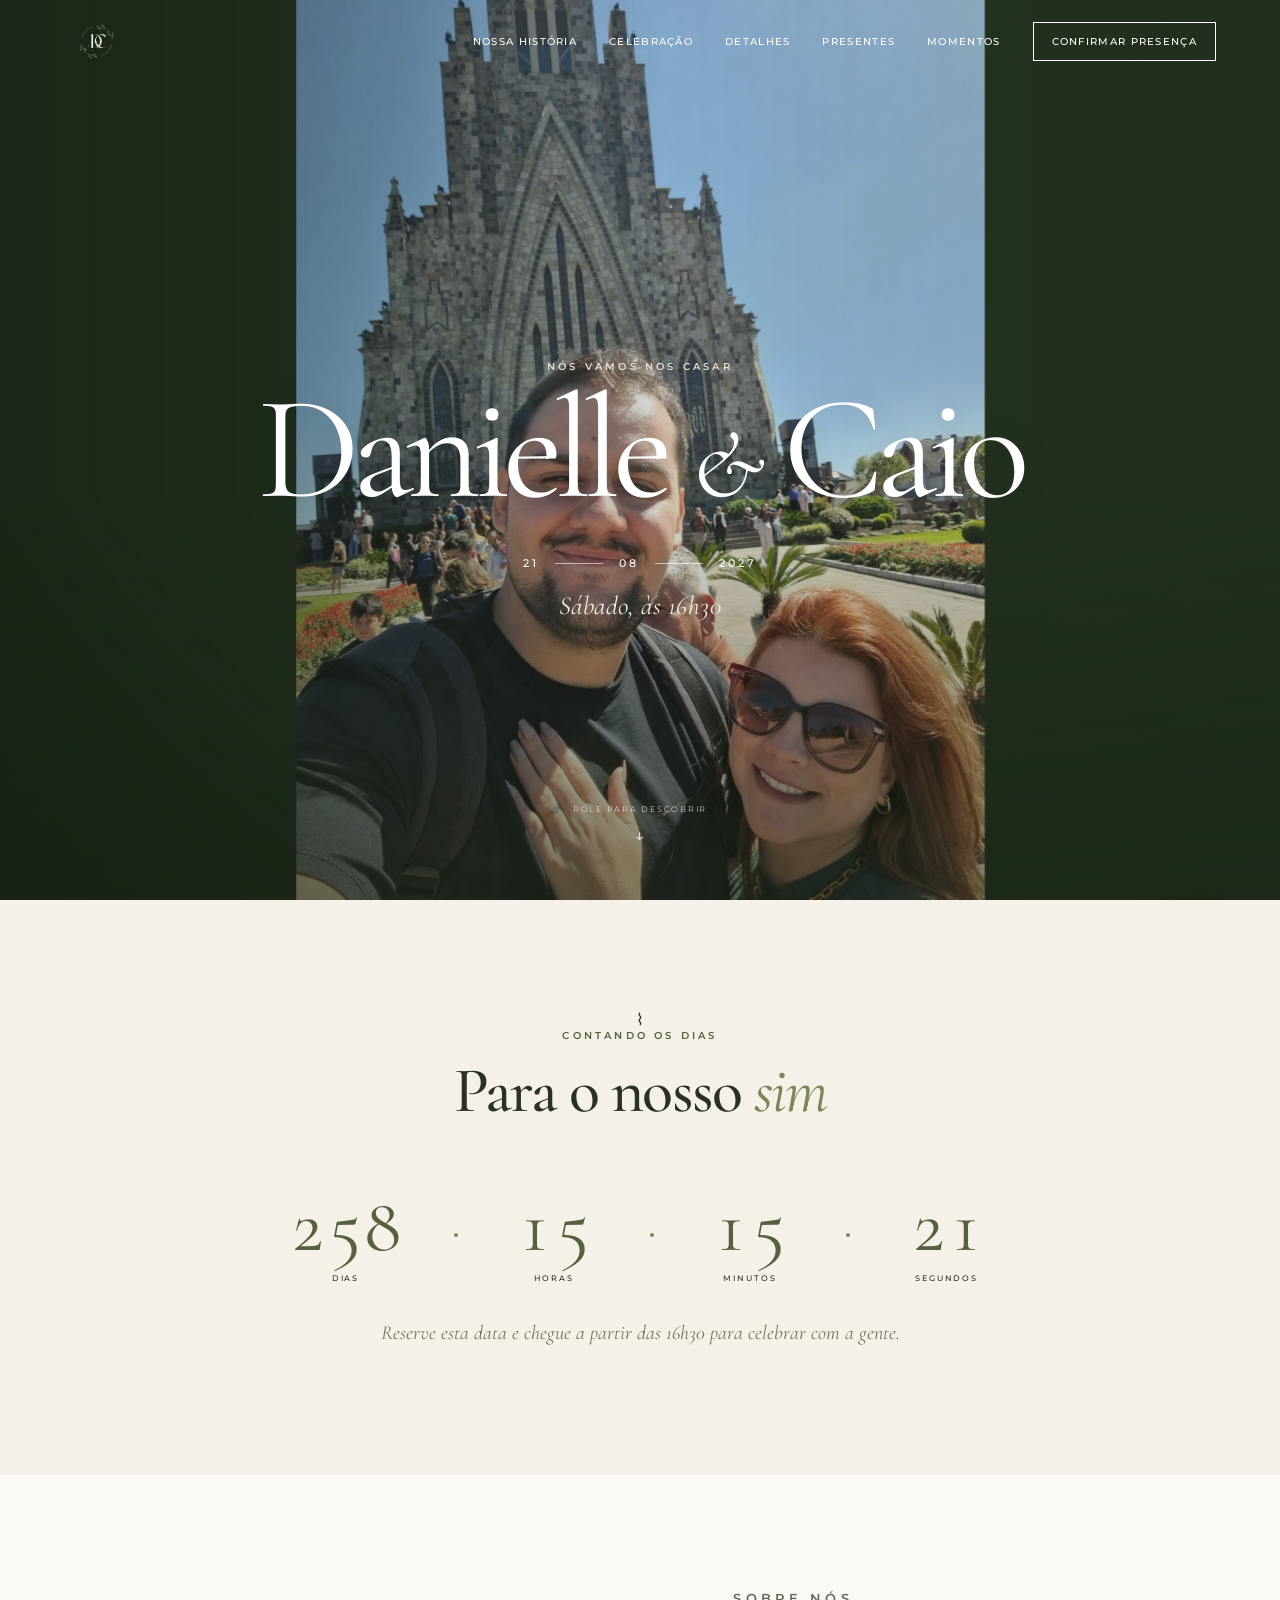
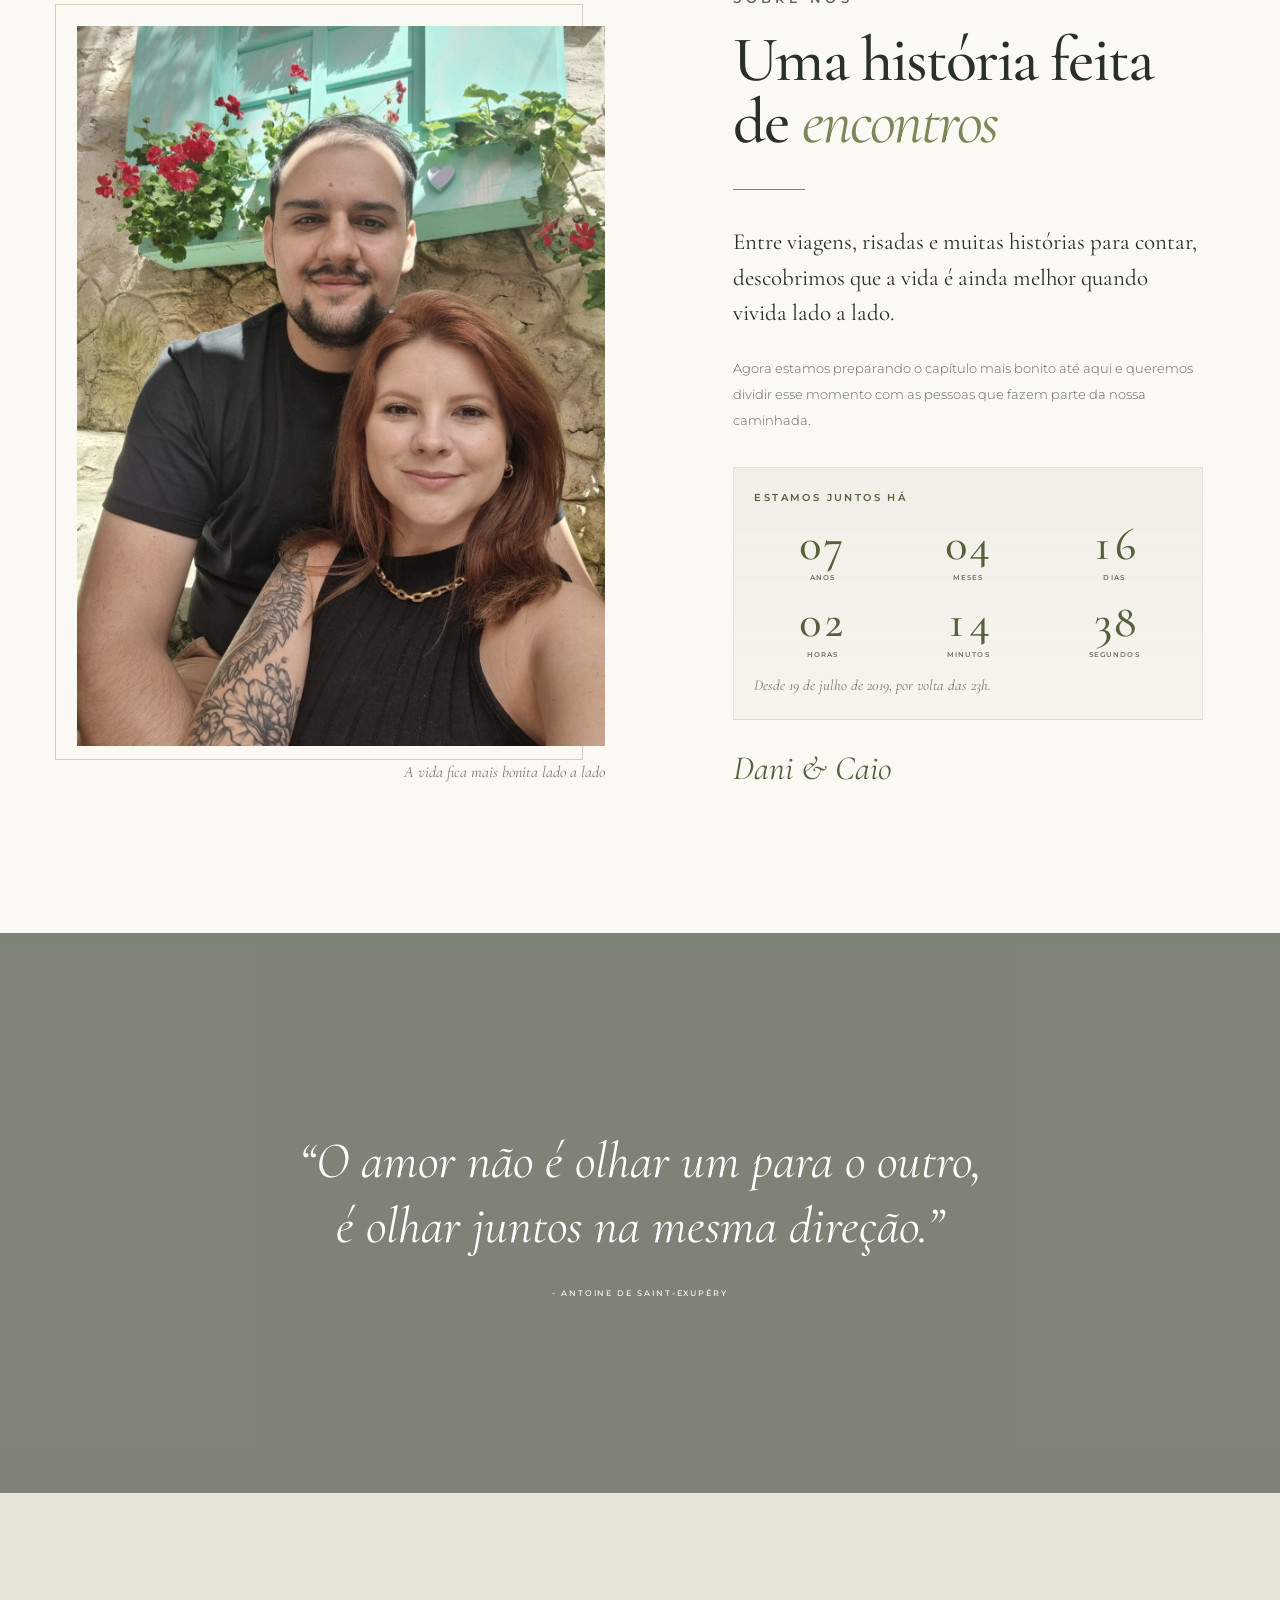
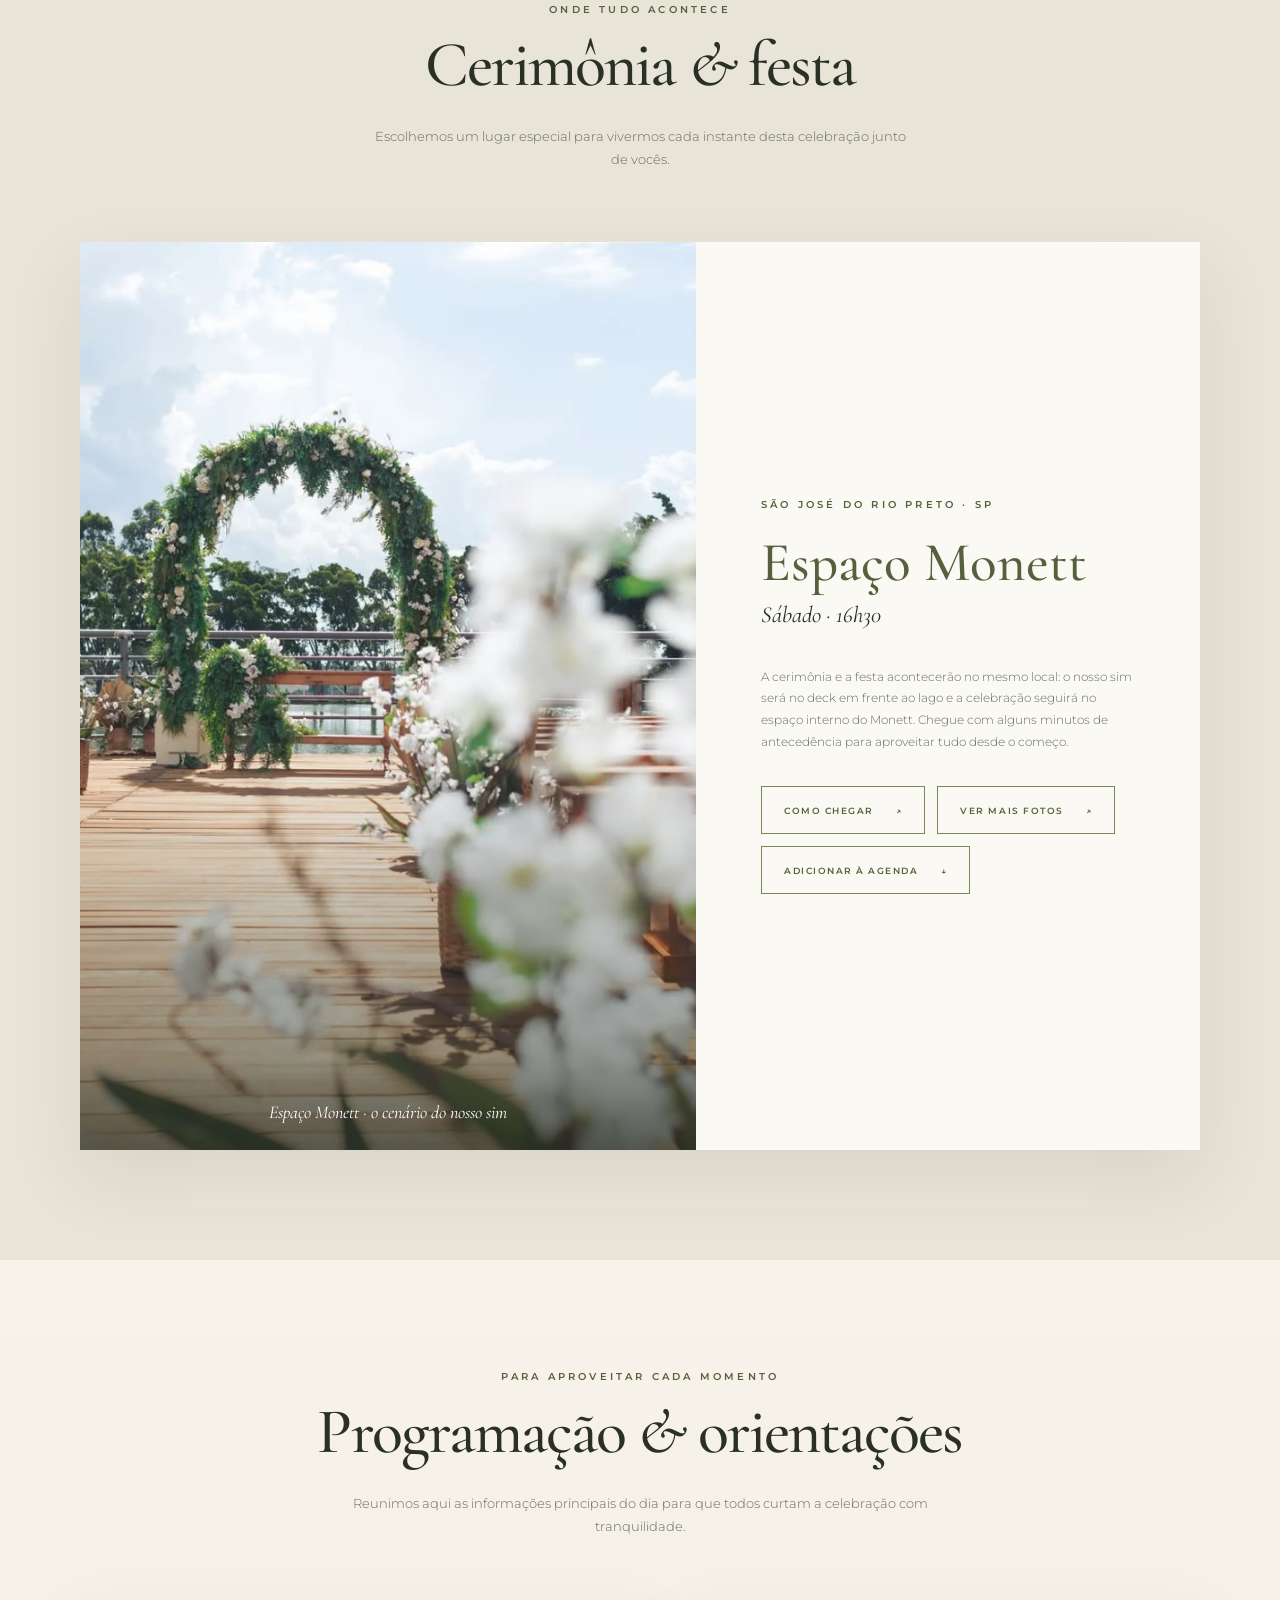
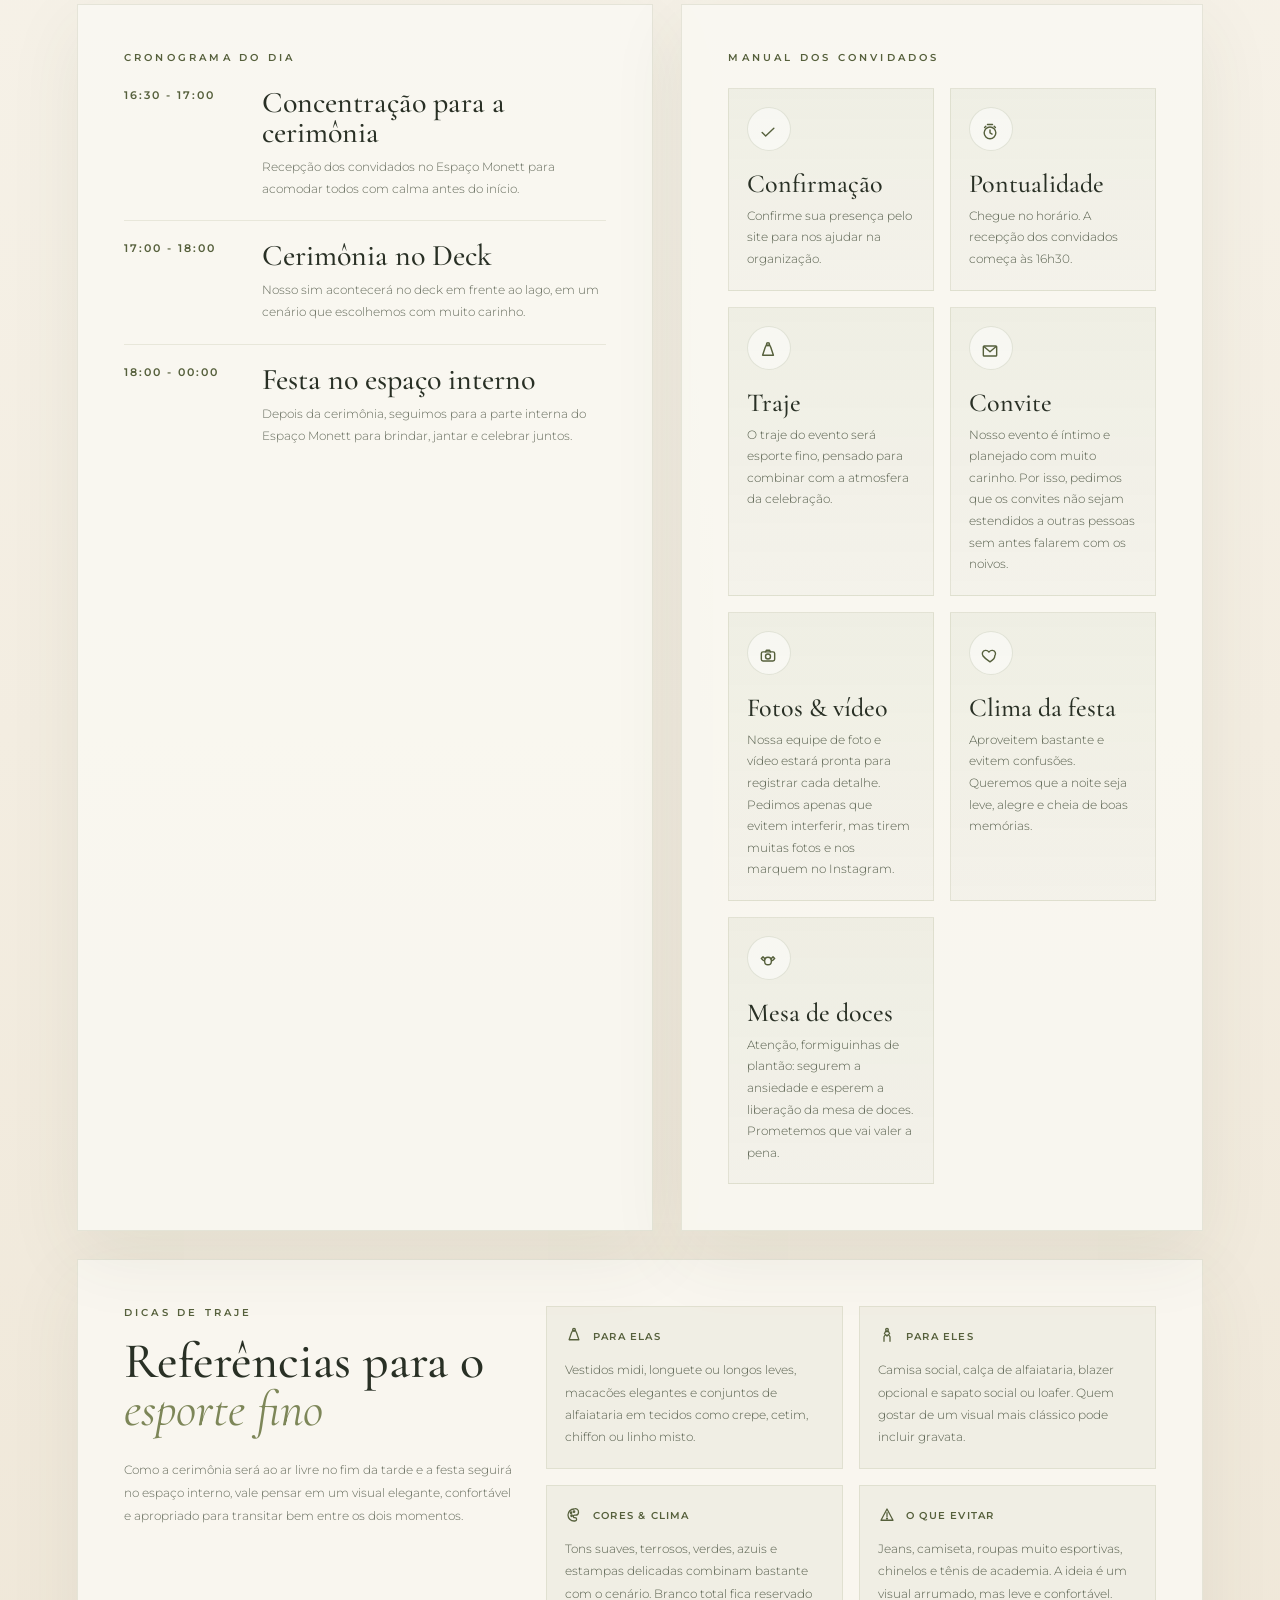
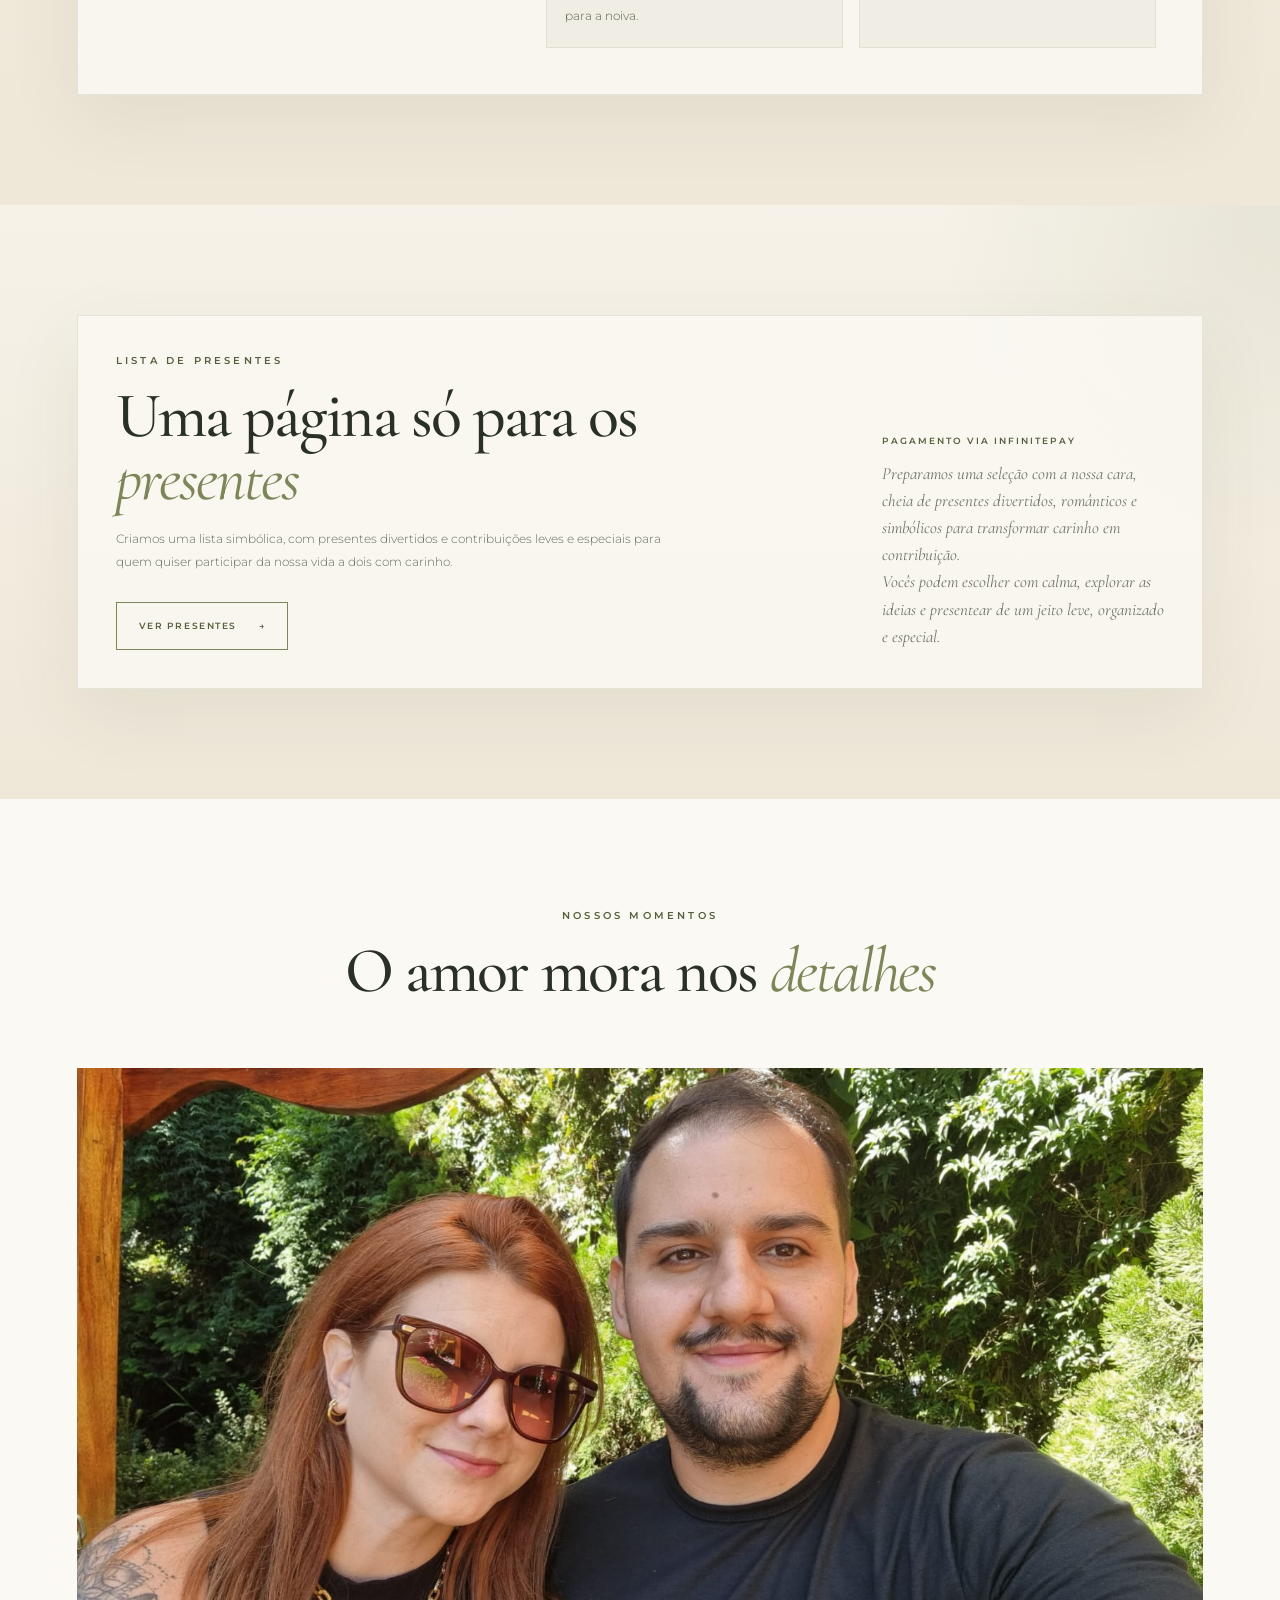
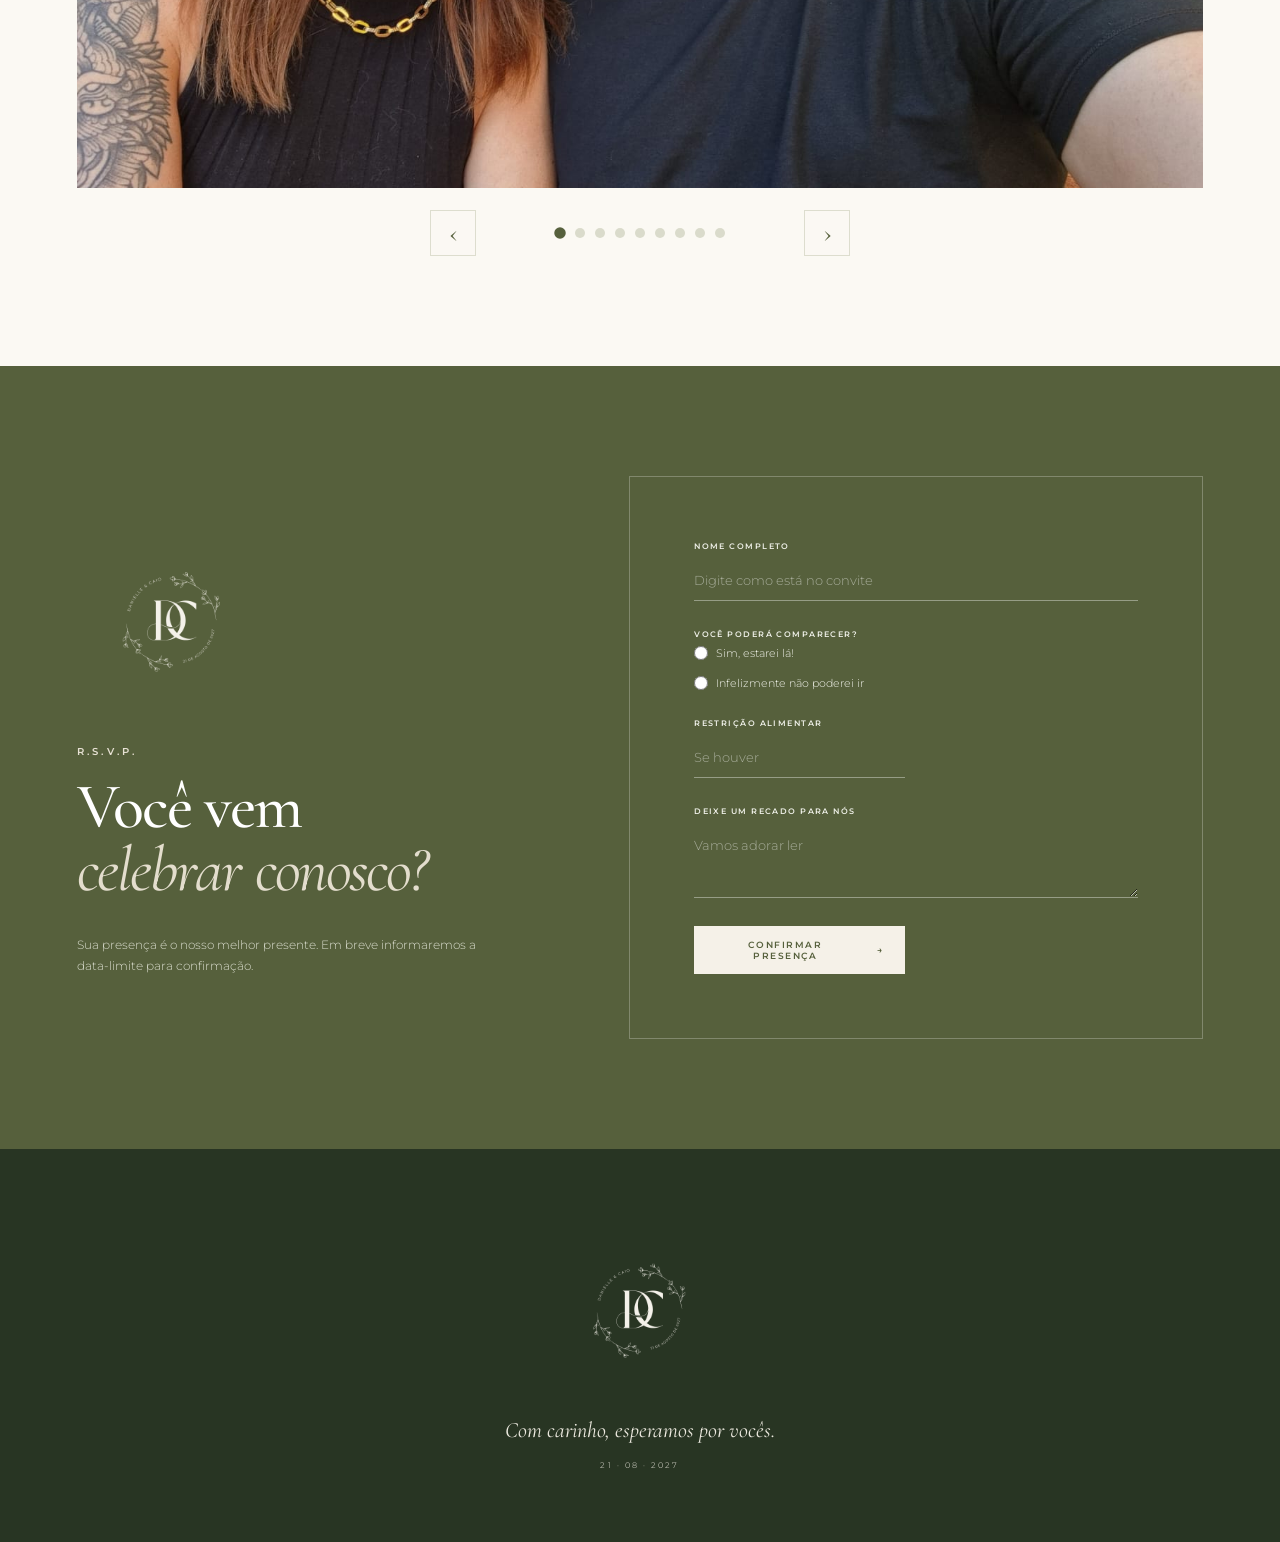
==== index.html @ 54fc88af "Remove rifa solidária encerrada do site" ====
<!doctype html>
<html lang="pt-BR">
<head>
  <meta charset="UTF-8">
  <meta name="viewport" content="width=device-width, initial-scale=1.0">
  <meta name="description" content="Casamento de Danielle & Caio - 21 de agosto de 2027.">
  <meta name="theme-color" content="#7d8658">
  <title>Danielle & Caio - 21.08.2027</title>
  <link rel="preconnect" href="https://fonts.googleapis.com">
  <link rel="preconnect" href="https://fonts.gstatic.com" crossorigin>
  <link href="https://fonts.googleapis.com/css2?family=Cormorant+Garamond:ital,wght@0,400;0,500;0,600;1,400&family=Montserrat:wght@300;400;500;600&display=swap" rel="stylesheet">
  <link rel="stylesheet" href="styles.css?v=20261120-rsvp-companion">
  <!-- Google tag (gtag.js) -->
  <script async src="https://www.googletagmanager.com/gtag/js?id=AW-686108061"></script>
  <script>
    window.dataLayer = window.dataLayer || [];
    function gtag(){dataLayer.push(arguments);}
    gtag('js', new Date());
    gtag('config', 'AW-686108061');
  </script>
  <script src="script.js?v=20261120-rsvp-companion" defer></script>
</head>
<body>
  <header class="topbar" id="topbar">
    <a class="mini-mark" href="#inicio" aria-label="Voltar ao início">
      <img class="logo-light" src="assets/logo-light-transparent.png" alt="Danielle e Caio">
      <img class="logo-dark" src="assets/logo-olive-transparent.png" alt="">
    </a>
    <button class="menu-button" id="menuButton" type="button" aria-expanded="false" aria-controls="navigation">
      <span></span><span></span>
      <span class="sr-only">Abrir menu</span>
    </button>
    <nav id="navigation" aria-label="Navegação principal">
      <a href="#historia">Nossa história</a>
      <a href="#celebracao">Celebração</a>
      <a href="#detalhes">Detalhes</a>
      <a href="gifts.html">Presentes</a>
      <a href="#momentos">Momentos</a>
      <a class="nav-rsvp" href="#rsvp">Confirmar presença</a>
    </nav>
  </header>

  <main>
    <section class="hero" id="inicio">
      <div class="hero-image" role="img" aria-label="Danielle e Caio em frente à Catedral de Pedra"></div>
      <div class="hero-shade"></div>
      <div class="hero-content">
        <p class="eyebrow light">Nós vamos nos casar</p>
        <h1>Danielle <i>&</i> Caio</h1>
        <div class="hero-date">
          <span>21</span><b></b><span>08</span><b></b><span>2027</span>
        </div>
        <p class="hero-time">Sábado, às 16h30</p>
        <a class="scroll-hint" href="#contagem">Role para descobrir <span>↓</span></a>
      </div>
    </section>

    <section class="countdown section-pad" id="contagem">
      <div class="botanical botanical-left" aria-hidden="true">⌇</div>
      <p class="eyebrow">Contando os dias</p>
      <h2>Para o nosso <em>sim</em></h2>
      <div class="counter" aria-label="Contagem regressiva para o casamento">
        <div><strong id="days">000</strong><span>dias</span></div>
        <i></i>
        <div><strong id="hours">00</strong><span>horas</span></div>
        <i></i>
        <div><strong id="minutes">00</strong><span>minutos</span></div>
        <i></i>
        <div><strong id="seconds">00</strong><span>segundos</span></div>
      </div>
      <p class="save-date">Reserve esta data e chegue a partir das 16h30 para celebrar com a gente.</p>
    </section>

    <section class="story section-pad" id="historia">
      <div class="story-photo reveal">
        <img src="assets/janela-flores.jpeg" alt="Danielle e Caio juntos diante de uma janela verde com flores">
        <span class="photo-caption">A vida fica mais bonita lado a lado</span>
      </div>
      <div class="story-copy reveal">
        <p class="eyebrow">Sobre nós</p>
        <h2>Uma história feita de <em>encontros</em></h2>
        <div class="fine-line"></div>
        <p class="lead">Entre viagens, risadas e muitas histórias para contar, descobrimos que a vida é ainda melhor quando vivida lado a lado.</p>
        <p>Agora estamos preparando o capítulo mais bonito até aqui e queremos dividir esse momento com as pessoas que fazem parte da nossa caminhada.</p>
        <div class="love-counter">
          <p class="love-counter-title">Estamos juntos há</p>
          <div class="love-counter-grid" aria-label="Tempo de relacionamento de Danielle e Caio">
            <div><strong id="loveYears">00</strong><span>anos</span></div>
            <div><strong id="loveMonths">00</strong><span>meses</span></div>
            <div><strong id="loveDays">00</strong><span>dias</span></div>
            <div><strong id="loveHours">00</strong><span>horas</span></div>
            <div><strong id="loveMinutes">00</strong><span>minutos</span></div>
            <div><strong id="loveSeconds">00</strong><span>segundos</span></div>
          </div>
          <p class="love-counter-note">Desde 19 de julho de 2019, por volta das 23h.</p>
        </div>
        <p class="signature">Dani & Caio</p>
      </div>
    </section>

    <section class="quote-band">
      <div class="quote-photo" role="img" aria-label="Danielle e Caio abraçados sob luzes quentes"></div>
      <div class="quote-overlay"></div>
      <blockquote>
        “O amor não é olhar um para o outro,<br> é olhar juntos na mesma direção.”
        <cite>- Antoine de Saint-Exupéry</cite>
      </blockquote>
    </section>

    <section class="venue section-pad" id="celebracao">
      <div class="venue-heading reveal">
        <p class="eyebrow">Onde tudo acontece</p>
        <h2>Cerimônia <i>&</i> festa</h2>
        <p>Escolhemos um lugar especial para vivermos cada instante desta celebração junto de vocês.</p>
      </div>
      <article class="venue-card reveal">
        <div class="venue-art">
          <img src="assets/espaco-monett-deck-crop.png" alt="Deck do Espaço Monett preparado para uma cerimônia de casamento">
          <span>Espaço Monett · o cenário do nosso sim</span>
        </div>
        <div class="venue-details">
          <p class="eyebrow">São José do Rio Preto · SP</p>
          <h3>Espaço Monett</h3>
          <p class="venue-time">Sábado · 16h30</p>
          <p>A cerimônia e a festa acontecerão no mesmo local: o nosso sim será no deck em frente ao lago e a celebração seguirá no espaço interno do Monett. Chegue com alguns minutos de antecedência para aproveitar tudo desde o começo.</p>
          <div class="venue-actions">
            <a class="button outline" href="https://www.google.com/maps/search/?api=1&query=Espa%C3%A7o+Monett+S%C3%A3o+Jos%C3%A9+do+Rio+Preto+SP" target="_blank" rel="noopener">Como chegar <span>↗</span></a>
            <a class="button outline" href="https://www.instagram.com/espacomonett/" target="_blank" rel="noopener">Ver mais fotos <span>↗</span></a>
            <a class="button outline" href="assets/danielle-caio-casamento.ics" download>Adicionar à agenda <span>↓</span></a>
          </div>
        </div>
      </article>
    </section>

    <section class="details section-pad" id="detalhes">
      <div class="details-heading reveal">
        <p class="eyebrow">Para aproveitar cada momento</p>
        <h2>Programação <i>&</i> orientações</h2>
        <p>Reunimos aqui as informações principais do dia para que todos curtam a celebração com tranquilidade.</p>
      </div>

      <div class="details-grid">
        <article class="timeline-card reveal">
          <p class="eyebrow">Cronograma do dia</p>
          <div class="timeline-list">
            <div class="timeline-item">
              <strong>16:30 - 17:00</strong>
              <div>
                <h3>Concentração para a cerimônia</h3>
                <p>Recepção dos convidados no Espaço Monett para acomodar todos com calma antes do início.</p>
              </div>
            </div>
            <div class="timeline-item">
              <strong>17:00 - 18:00</strong>
              <div>
                <h3>Cerimônia no Deck</h3>
                <p>Nosso sim acontecerá no deck em frente ao lago, em um cenário que escolhemos com muito carinho.</p>
              </div>
            </div>
            <div class="timeline-item">
              <strong>18:00 - 00:00</strong>
              <div>
                <h3>Festa no espaço interno</h3>
                <p>Depois da cerimônia, seguimos para a parte interna do Espaço Monett para brindar, jantar e celebrar juntos.</p>
              </div>
            </div>
          </div>
        </article>

        <article class="guide-card reveal">
          <p class="eyebrow">Manual dos convidados</p>
          <div class="guide-grid">
            <div class="guide-item">
              <span class="guide-mark" aria-hidden="true">
                <svg viewBox="0 0 24 24" class="line-icon"><path d="M5 12.5l4.2 4.2L19 7.5"/></svg>
              </span>
              <h3>Confirmação</h3>
              <p>Confirme sua presença pelo site para nos ajudar na organização.</p>
            </div>
            <div class="guide-item">
              <span class="guide-mark" aria-hidden="true">
                <svg viewBox="0 0 24 24" class="line-icon"><circle cx="12" cy="13" r="7"/><path d="M9 3h6M7 5 5.5 6.5M17 5l1.5 1.5M12 13V9.5M12 13l2.5 1.5"/></svg>
              </span>
              <h3>Pontualidade</h3>
              <p>Chegue no horário. A recepção dos convidados começa às 16h30.</p>
            </div>
            <div class="guide-item">
              <span class="guide-mark" aria-hidden="true">
                <svg viewBox="0 0 24 24" class="line-icon"><path d="M10 5 8.5 8l-3 9h13l-3-9L14 5M10.5 5h3"/><circle cx="12" cy="3.8" r="1.8"/></svg>
              </span>
              <h3>Traje</h3>
              <p>O traje do evento será esporte fino, pensado para combinar com a atmosfera da celebração.</p>
            </div>
            <div class="guide-item">
              <span class="guide-mark" aria-hidden="true">
                <svg viewBox="0 0 24 24" class="line-icon"><rect x="4" y="6" width="16" height="12" rx="1"/><path d="m5 7 7 6 7-6"/></svg>
              </span>
              <h3>Convite</h3>
              <p>Nosso evento é íntimo e planejado com muito carinho. Por isso, pedimos que os convites não sejam estendidos a outras pessoas sem antes falarem com os noivos.</p>
            </div>
            <div class="guide-item">
              <span class="guide-mark" aria-hidden="true">
                <svg viewBox="0 0 24 24" class="line-icon"><rect x="4" y="7" width="16" height="11" rx="2"/><path d="M9 7 10.2 5h3.6L15 7"/><circle cx="12" cy="12.5" r="3"/></svg>
              </span>
              <h3>Fotos & vídeo</h3>
              <p>Nossa equipe de foto e vídeo estará pronta para registrar cada detalhe. Pedimos apenas que evitem interferir, mas tirem muitas fotos e nos marquem no Instagram.</p>
            </div>
            <div class="guide-item">
              <span class="guide-mark" aria-hidden="true">
                <svg viewBox="0 0 24 24" class="line-icon"><path d="M12 19s-6-3.8-8.3-7C1.7 9.3 3 5.8 6.4 5.3c2-.3 3.4.8 4.3 2 1-1.2 2.4-2.3 4.3-2 3.4.5 4.7 4 2.7 6.7C18 15.2 12 19 12 19Z"/></svg>
              </span>
              <h3>Clima da festa</h3>
              <p>Aproveitem bastante e evitem confusões. Queremos que a noite seja leve, alegre e cheia de boas memórias.</p>
            </div>
            <div class="guide-item">
              <span class="guide-mark" aria-hidden="true">
                <svg viewBox="0 0 24 24" class="line-icon"><path d="M8.5 9.5 6 7l-2 2 2.5 2.5M15.5 9.5 18 7l2 2-2.5 2.5"/><rect x="8" y="7.5" width="8" height="9" rx="4"/></svg>
              </span>
              <h3>Mesa de doces</h3>
              <p>Atenção, formiguinhas de plantão: segurem a ansiedade e esperem a liberação da mesa de doces. Prometemos que vai valer a pena.</p>
            </div>
          </div>
        </article>
      </div>

      <article class="attire-card reveal">
        <div class="attire-copy">
          <p class="eyebrow">Dicas de traje</p>
          <h3>Referências para o <em>esporte fino</em></h3>
          <p>Como a cerimônia será ao ar livre no fim da tarde e a festa seguirá no espaço interno, vale pensar em um visual elegante, confortável e apropriado para transitar bem entre os dois momentos.</p>
        </div>
        <div class="attire-grid">
          <div class="attire-item">
            <span><svg viewBox="0 0 24 24" class="line-icon attire-icon"><path d="M10 5 8.5 8l-3 9h13l-3-9L14 5M10.5 5h3"/><circle cx="12" cy="3.8" r="1.8"/></svg>Para elas</span>
            <p>Vestidos midi, longuete ou longos leves, macacões elegantes e conjuntos de alfaiataria em tecidos como crepe, cetim, chiffon ou linho misto.</p>
          </div>
          <div class="attire-item">
            <span><svg viewBox="0 0 24 24" class="line-icon attire-icon"><path d="M8 19v-6l2-3 2 2 2-2 2 3v6M10 6h4M10 6l-1.5 3M14 6l1.5 3"/><circle cx="12" cy="3.8" r="1.8"/></svg>Para eles</span>
            <p>Camisa social, calça de alfaiataria, blazer opcional e sapato social ou loafer. Quem gostar de um visual mais clássico pode incluir gravata.</p>
          </div>
          <div class="attire-item">
            <span><svg viewBox="0 0 24 24" class="line-icon attire-icon"><path d="M12 4a8 8 0 1 0 0 16h1.2a2.3 2.3 0 0 0 0-4.6h-.6a1.6 1.6 0 0 1 0-3.2H14A4 4 0 0 0 18 8.2 4.2 4.2 0 0 0 12 4Z"/><circle cx="8" cy="9" r="1"/><circle cx="8.8" cy="13" r="1"/><circle cx="12" cy="7.5" r="1"/></svg>Cores & clima</span>
            <p>Tons suaves, terrosos, verdes, azuis e estampas delicadas combinam bastante com o cenário. Branco total fica reservado para a noiva.</p>
          </div>
          <div class="attire-item">
            <span><svg viewBox="0 0 24 24" class="line-icon attire-icon"><path d="M12 4 20 19H4L12 4Z"/><path d="M12 9v5"/><circle cx="12" cy="16.8" r=".7"/></svg>O que evitar</span>
            <p>Jeans, camiseta, roupas muito esportivas, chinelos e tênis de academia. A ideia é um visual arrumado, mas leve e confortável.</p>
          </div>
        </div>
      </article>
    </section>

    <section class="gift-teaser section-pad" id="presentes">
      <div class="gift-teaser-shell reveal">
        <div class="gift-teaser-copy">
          <p class="eyebrow">Lista de presentes</p>
          <h2>Uma página só para os <em>presentes</em></h2>
          <p>Criamos uma lista simbólica, com presentes divertidos e contribuições leves e especiais para quem quiser participar da nossa vida a dois com carinho.</p>
          <a class="button outline" href="gifts.html">Ver presentes <span>→</span></a>
        </div>
        <div class="gift-teaser-summary">
          <span>Pagamento via InfinitePay</span>
          <p>Preparamos uma seleção com a nossa cara, cheia de presentes divertidos, românticos e simbólicos para transformar carinho em contribuição.</p>
          <p>Vocês podem escolher com calma, explorar as ideias e presentear de um jeito leve, organizado e especial.</p>
        </div>
      </div>
    </section>

    <section class="gallery section-pad" id="momentos">
      <div class="gallery-heading reveal">
        <p class="eyebrow">Nossos momentos</p>
        <h2>O amor mora nos <em>detalhes</em></h2>
      </div>
      <div class="gallery-carousel reveal" id="galleryCarousel">
        <div class="carousel-track" id="galleryTrack">
          <figure class="carousel-slide active">
            <img src="assets/jardim-casal.jpeg" alt="Danielle e Caio juntos em um jardim">
          </figure>
          <figure class="carousel-slide">
            <img src="assets/aventura-capacetes.jpeg" alt="Danielle e Caio usando capacetes antes de uma aventura">
          </figure>
          <figure class="carousel-slide">
            <img src="assets/mirante-abraco.jpeg" alt="Danielle e Caio abraçados em um mirante cercado pela natureza">
          </figure>
          <figure class="carousel-slide">
            <img src="assets/parede-tijolos.jpeg" alt="Danielle e Caio sorrindo diante de uma parede de tijolos">
          </figure>
          <figure class="carousel-slide">
            <img src="assets/jardim-sorrindo.jpeg" alt="Danielle e Caio sorrindo juntos em um jardim">
          </figure>
          <figure class="carousel-slide">
            <img src="assets/jardim-oculos.jpeg" alt="Danielle e Caio juntos em um dia ensolarado">
          </figure>
          <figure class="carousel-slide">
            <img src="assets/casal-reflexo.jpeg" alt="O casal sentado em um mirante de vidro">
          </figure>
          <figure class="carousel-slide">
            <img src="assets/casal-mirante.jpeg" alt="O casal em um mirante cercado pela natureza">
          </figure>
          <figure class="carousel-slide">
            <img src="assets/casal-dinossauro.jpeg" alt="O casal fazendo uma selfie divertida com um dinossauro">
            <figcaption>Amor, aventuras<br>e algumas criaturas inesperadas.</figcaption>
          </figure>
        </div>
      </div>
      <div class="carousel-nav">
        <button class="carousel-arrow prev" type="button" aria-label="Foto anterior">‹</button>
        <div class="carousel-dots" id="galleryDots" aria-label="Selecionar foto da galeria"></div>
        <button class="carousel-arrow next" type="button" aria-label="Próxima foto">›</button>
      </div>
    </section>

    <section class="rsvp section-pad" id="rsvp">
      <div class="rsvp-intro reveal">
        <img src="assets/logo-light-transparent.png" alt="Monograma de Danielle e Caio" class="rsvp-logo">
        <p class="eyebrow light">R.S.V.P.</p>
        <h2>Você vem<br><em>celebrar conosco?</em></h2>
        <p>Sua presença é o nosso melhor presente. Em breve informaremos a data-limite para confirmação.</p>
      </div>
      <form class="rsvp-form reveal" id="rsvpForm" method="post" action="/api/rsvp">
        <div class="field full">
          <label for="guestName">Nome completo</label>
          <input id="guestName" name="guestName" type="text" placeholder="Digite como está no convite" required autocomplete="name" maxlength="120">
        </div>
        <fieldset class="field full">
          <legend>Você poderá comparecer?</legend>
          <label class="radio"><input type="radio" name="attendance" value="sim" required><span>Sim, estarei lá!</span></label>
          <label class="radio"><input type="radio" name="attendance" value="nao"><span>Infelizmente não poderei ir</span></label>
        </fieldset>
        <div class="field full rsvp-companion" id="rsvpCompanion" hidden>
          <div class="rsvp-companion-action">
            <button class="button cream" type="button" id="rsvpCompanionToggle" aria-controls="rsvpCompanionFields" aria-expanded="false" aria-describedby="rsvpCompanionHint">+ Adicionar acompanhante</button>
            <small id="rsvpCompanionHint">Se o seu convite inclui acompanhante.</small>
          </div>
          <div class="field rsvp-companion-fields" id="rsvpCompanionFields" hidden>
            <label for="companionName">Nome completo do acompanhante</label>
            <input id="companionName" name="companionName" type="text" placeholder="Digite o nome do acompanhante" autocomplete="section-acompanhante name" minlength="2" maxlength="120" disabled>
          </div>
        </div>
        <div class="field">
          <label for="diet">Restrição alimentar</label>
          <input id="diet" name="diet" type="text" maxlength="200" placeholder="Se houver">
        </div>
        <div class="field full">
          <label for="message">Deixe um recado para nós</label>
          <textarea id="message" name="message" rows="3" maxlength="1000" placeholder="Vamos adorar ler"></textarea>
        </div>
        <button class="button cream" type="submit">Confirmar presença <span>→</span></button>
        <p class="form-note" id="formNote" aria-live="polite"></p>
      </form>
    </section>
  </main>

  <footer>
    <img src="assets/logo-light-transparent.png" alt="Monograma de Danielle e Caio">
    <p>Com carinho, esperamos por vocês.</p>
    <span>21 · 08 · 2027</span>
  </footer>
</body>
</html>
---- styles.css ----
:root {
  --olive: #7d8658;
  --olive-dark: #56603c;
  --forest: #283523;
  --cream: #f5f1e8;
  --paper: #fbf9f3;
  --sand: #d6cdbb;
  --ink: #293025;
  --serif: "Cormorant Garamond", Georgia, serif;
  --sans: "Montserrat", Arial, sans-serif;
}

* { box-sizing: border-box; }
html { scroll-behavior: smooth; overflow-x: hidden; }
body { margin: 0; color: var(--ink); background: var(--paper); font-family: var(--sans); font-weight: 300; overflow-x: hidden; }
body.menu-open { overflow: hidden; }
img { display: block; width: 100%; height: auto; }
a { color: inherit; }
.sr-only { position: absolute; width: 1px; height: 1px; padding: 0; margin: -1px; overflow: hidden; clip: rect(0,0,0,0); white-space: nowrap; border: 0; }
.section-pad { padding: 110px max(6vw, 24px); }
.eyebrow { margin: 0 0 18px; color: var(--olive-dark); font-size: 10px; font-weight: 600; letter-spacing: .32em; text-transform: uppercase; }
.eyebrow.light { color: #e7e1d4; }
h2 { margin: 0; font: 500 clamp(42px, 5vw, 72px)/.98 var(--serif); letter-spacing: -.03em; }
h2 em { color: var(--olive); font-weight: 400; }

.topbar { position: fixed; z-index: 20; top: 0; left: 0; width: 100%; height: 82px; display: flex; align-items: center; justify-content: space-between; padding: 0 5vw; color: white; transition: background .35s, height .35s, color .35s; }
.topbar.scrolled { height: 68px; color: var(--ink); background: rgba(251,249,243,.94); backdrop-filter: blur(14px); box-shadow: 0 1px 0 rgba(44,53,35,.08); }
.mini-mark { position: relative; display: block; width: 116px; height: 66px; text-decoration: none; }
.mini-mark img { position: absolute; inset: 0; width: 100%; height: 100%; object-fit: contain; object-position: left center; transition: opacity .3s ease; }
.mini-mark .logo-light { opacity: 1; }
.mini-mark .logo-dark { opacity: 0; }
.topbar.scrolled .mini-mark .logo-light { opacity: 0; }
.topbar.scrolled .mini-mark .logo-dark { opacity: 1; }
nav { display: flex; align-items: center; gap: 32px; }
nav a { position: relative; text-decoration: none; font-size: 10px; font-weight: 500; letter-spacing: .13em; text-transform: uppercase; }
nav a:not(.nav-rsvp)::after { content: ""; position: absolute; left: 0; bottom: -6px; width: 0; height: 1px; background: currentColor; transition: width .25s; }
nav a:hover::after { width: 100%; }
.nav-rsvp { padding: 12px 18px; border: 1px solid currentColor; }
.menu-button { display: none; }

.hero { position: relative; min-height: 100svh; display: grid; place-items: center; overflow: hidden; color: white; }
.hero-image, .hero-shade { position: absolute; inset: 0; }
.hero-image { background: #283523 url("assets/catedral-alianca.jpeg") center / contain no-repeat; transform: scale(1.02); animation: heroZoom 14s ease-out both; }
.hero-shade { background: linear-gradient(90deg, rgba(18,30,17,.62), rgba(18,30,17,.15) 52%, rgba(18,30,17,.25)), linear-gradient(0deg, rgba(18,30,17,.42), transparent 45%); }
.hero-content { position: relative; z-index: 1; width: min(1050px, 90vw); text-align: center; padding-top: 9vh; }
.hero h1 { margin: 0; font: 400 clamp(72px, 11.5vw, 170px)/.8 var(--serif); letter-spacing: -.06em; text-shadow: 0 2px 30px rgba(0,0,0,.14); }
.hero h1 i { display: inline-block; margin: 0 .03em; font-weight: 400; font-size: .65em; }
.hero-date { display: flex; align-items: center; justify-content: center; gap: 16px; margin-top: 48px; font-size: 11px; font-weight: 500; letter-spacing: .28em; }
.hero-date b { width: 48px; height: 1px; background: rgba(255,255,255,.6); }
.hero-time { margin: 20px 0 0; color: #f1ecdf; font: italic 26px/1.2 var(--serif); letter-spacing: .02em; }
.scroll-hint { position: absolute; left: 50%; bottom: -25vh; transform: translateX(-50%); color: white; text-decoration: none; white-space: nowrap; font-size: 8px; letter-spacing: .22em; text-transform: uppercase; }
.scroll-hint span { display: block; margin-top: 10px; font-size: 18px; animation: bob 1.6s ease-in-out infinite; }

.countdown { position: relative; text-align: center; background: var(--cream); overflow: hidden; }
.counter { display: flex; justify-content: center; align-items: center; gap: clamp(18px, 4vw, 60px); margin: 65px auto 38px; }
.counter div { min-width: 90px; }
.counter strong { display: block; color: var(--olive-dark); font: 400 clamp(54px, 6vw, 86px)/1 var(--serif); font-variant-numeric: tabular-nums; }
.counter span { display: block; margin-top: 8px; font-size: 8px; font-weight: 500; letter-spacing: .24em; text-transform: uppercase; }
.counter i { width: 4px; height: 4px; border-radius: 50%; background: var(--olive); }
.save-date { color: #727766; font: italic 20px var(--serif); }

.story { display: grid; grid-template-columns: minmax(320px, .9fr) minmax(340px, .8fr); gap: clamp(60px, 10vw, 150px); align-items: center; max-width: 1300px; margin: auto; }
.story-photo { position: relative; }
.story-photo img { height: 720px; object-fit: cover; object-position: 48% center; filter: saturate(.75) sepia(.08); }
.story-photo::before { content: ""; position: absolute; z-index: -1; inset: -22px 22px 22px -22px; border: 1px solid var(--sand); }
.photo-caption { display: block; margin-top: 16px; color: #777b6a; font: italic 16px var(--serif); text-align: right; }
.story-copy { max-width: 520px; }
.fine-line { width: 72px; height: 1px; margin: 35px 0; background: var(--olive); }
.story-copy p { color: #62685a; font-size: 13px; line-height: 2; }
.story-copy .lead { color: var(--ink); font: 400 23px/1.55 var(--serif); }
.love-counter { margin-top: 34px; padding: 22px 20px; background: linear-gradient(180deg, rgba(125,134,88,.08), rgba(125,134,88,.04)); border: 1px solid rgba(125,134,88,.14); overflow: hidden; }
.love-counter-title { margin: 0 0 16px; color: var(--olive-dark) !important; font-size: 10px !important; font-weight: 600 !important; letter-spacing: .24em; line-height: 1.5 !important; text-transform: uppercase; }
.love-counter-grid { display: grid; grid-template-columns: repeat(3, minmax(0, 1fr)); gap: 16px 10px; margin: 0; }
.love-counter-grid div { min-width: 0; text-align: center; }
.love-counter-grid strong { display: block; color: var(--olive-dark); font: 500 clamp(28px, 3.6vw, 48px)/1 var(--serif); font-variant-numeric: tabular-nums; }
.love-counter-grid span { display: block; margin-top: 6px; color: #6e745f; font-size: 7px; font-weight: 600; letter-spacing: .16em; text-transform: uppercase; }
.love-counter-note { margin: 14px 0 0; color: #777b6a !important; font: italic 15px/1.6 var(--serif) !important; }
.story-copy .signature { margin-top: 28px; color: var(--olive-dark); font: italic 34px var(--serif); }

.quote-band { position: relative; height: 560px; display: grid; place-items: center; color: white; overflow: hidden; }
.quote-photo, .quote-overlay { position: absolute; inset: 0; }
.quote-photo { background: url("assets/casal-luzes.jpeg") center 45% / cover no-repeat fixed; }
.quote-overlay { background: rgba(31,43,27,.57); }
blockquote { position: relative; z-index: 1; margin: 0; padding: 30px; text-align: center; font: italic 400 clamp(30px, 4vw, 55px)/1.28 var(--serif); }
blockquote cite { display: block; margin-top: 28px; font: 500 8px var(--sans); letter-spacing: .24em; text-transform: uppercase; }

.venue { background: #e9e4d8; }
.venue-heading { max-width: 700px; margin: 0 auto 70px; text-align: center; }
.venue-heading > p:last-child { max-width: 550px; margin: 28px auto 0; color: #666c5d; font-size: 13px; line-height: 1.8; }
.venue-card { display: grid; grid-template-columns: 1.1fr .9fr; max-width: 1120px; min-height: 490px; margin: auto; background: var(--paper); box-shadow: 0 28px 70px rgba(55,60,43,.09); }
.venue-art { position: relative; min-height: 490px; overflow: hidden; background: var(--olive); color: white; }
.venue-art::after { content: ""; position: absolute; inset: 55% 0 0; background: linear-gradient(transparent, rgba(28,36,24,.58)); }
.venue-art img { width: 100%; height: 100%; object-fit: cover; object-position: center 48%; }
.venue-art > span { position: absolute; z-index: 1; right: 32px; bottom: 27px; left: 32px; font: italic 18px var(--serif); text-align: center; }
.venue-details { display: flex; flex-direction: column; align-items: flex-start; justify-content: center; padding: 65px; }
.venue-details h3 { margin: 0; color: var(--olive-dark); font: 500 55px var(--serif); }
.venue-time { margin: 5px 0 25px; color: var(--ink) !important; font: italic 23px var(--serif) !important; }
.venue-details > p:not(.eyebrow) { color: #686e60; font-size: 12px; line-height: 1.8; }
.venue-actions { display: flex; flex-wrap: wrap; gap: 12px; margin-top: 22px; }
.button { display: inline-flex; align-items: center; justify-content: center; gap: 22px; min-height: 48px; padding: 0 22px; border: 0; text-decoration: none; cursor: pointer; font: 600 9px var(--sans); letter-spacing: .17em; text-transform: uppercase; transition: transform .2s, background .2s, color .2s; }
.button:hover { transform: translateY(-2px); }
.button.outline { border: 1px solid var(--olive); color: var(--olive-dark); }
.button.outline:hover { background: var(--olive); color: white; }

.details { background: linear-gradient(180deg, #f7f3ea 0%, #efe7d8 100%); }
.details-heading { max-width: 760px; margin: 0 auto 65px; text-align: center; }
.details-heading > p:last-child { max-width: 600px; margin: 28px auto 0; color: #666c5d; font-size: 13px; line-height: 1.8; }
.details-grid { display: grid; grid-template-columns: 1.05fr .95fr; gap: 28px; max-width: 1220px; margin: 0 auto; align-items: start; }
.timeline-card, .guide-card { height: 100%; padding: clamp(28px, 4vw, 46px); background: rgba(251,249,243,.82); border: 1px solid rgba(125,134,88,.16); box-shadow: 0 24px 70px rgba(68,74,54,.08); }
.timeline-list { display: grid; gap: 20px; margin-top: 24px; }
.timeline-item { display: grid; grid-template-columns: 120px 1fr; gap: 18px; align-items: start; padding: 0 0 20px; border-bottom: 1px solid rgba(125,134,88,.14); }
.timeline-item:last-child { padding-bottom: 0; border-bottom: 0; }
.timeline-item strong { color: var(--olive-dark); font-size: 11px; font-weight: 600; letter-spacing: .18em; text-transform: uppercase; }
.timeline-item h3 { margin: 0 0 8px; color: var(--ink); font: 500 30px/1 var(--serif); }
.timeline-item p { margin: 0; color: #666c5d; font-size: 12px; line-height: 1.85; }
.guide-grid { display: grid; grid-template-columns: 1fr 1fr; gap: 16px; margin-top: 24px; }
.guide-item { position: relative; min-height: 168px; padding: 22px 18px 20px; background: linear-gradient(180deg, rgba(125,134,88,.08), rgba(125,134,88,.04)); border: 1px solid rgba(125,134,88,.15); }
.guide-item::before { content: ""; position: absolute; top: 18px; left: 18px; width: 42px; height: 42px; border-radius: 50%; border: 1px solid rgba(125,134,88,.18); background: rgba(255,255,255,.5); }
.guide-mark { position: relative; display: inline-flex; align-items: center; justify-content: center; width: 42px; height: 42px; color: var(--olive-dark); font-size: 18px; line-height: 1; }
.line-icon { width: 20px; height: 20px; fill: none; stroke: var(--olive-dark); stroke-width: 1.7; stroke-linecap: round; stroke-linejoin: round; }
.guide-item h3 { margin: 18px 0 8px; color: var(--ink); font: 500 26px/1 var(--serif); }
.guide-item p { margin: 0; color: #58604e; font-size: 12px; line-height: 1.8; }

.attire-card { display: grid; grid-template-columns: .78fr 1.22fr; gap: 32px; max-width: 1220px; margin: 28px auto 0; padding: clamp(28px, 4vw, 46px); background: rgba(251,249,243,.86); border: 1px solid rgba(125,134,88,.16); box-shadow: 0 24px 70px rgba(68,74,54,.08); }
.attire-copy h3 { margin: 0; color: var(--ink); font: 500 clamp(34px, 4vw, 50px)/.96 var(--serif); }
.attire-copy h3 em { color: var(--olive); font-style: italic; font-weight: 400; }
.attire-copy p:last-child { margin: 26px 0 0; color: #666c5d; font-size: 12px; line-height: 1.9; }
.attire-grid { display: grid; grid-template-columns: 1fr 1fr; gap: 16px; }
.attire-item { padding: 20px 18px; background: rgba(125,134,88,.07); border: 1px solid rgba(125,134,88,.14); }
.attire-item span { display: inline-flex; align-items: center; gap: 10px; margin-bottom: 14px; color: var(--olive-dark); font-size: 10px; font-weight: 600; letter-spacing: .12em; text-transform: uppercase; }
.attire-icon { width: 18px; height: 18px; flex: 0 0 auto; }
.attire-item p { margin: 0; color: #58604e; font-size: 12px; line-height: 1.85; }

.raffle { background:
  radial-gradient(circle at top left, rgba(125,134,88,.14), transparent 28%),
  linear-gradient(180deg, #f7f3ea 0%, #f1eadc 100%);
}
.raffle-shell { display: grid; grid-template-columns: .95fr 1.05fr; gap: 28px; max-width: 1220px; margin: 0 auto; }
.raffle-copy, .raffle-prize {
  padding: clamp(28px, 4vw, 46px);
  background: rgba(251,249,243,.88);
  border: 1px solid rgba(125,134,88,.16);
  box-shadow: 0 24px 70px rgba(68,74,54,.08);
}
.raffle-copy h2 { max-width: 620px; }
.raffle-lead { margin: 28px 0 18px; color: var(--ink); font: 400 24px/1.6 var(--serif); }
.raffle-copy p:not(.eyebrow):not(.raffle-lead):not(.raffle-note) { color: #666c5d; font-size: 12px; line-height: 1.9; }
.raffle-actions { margin-top: 30px; }
.raffle-note { margin: 18px 0 0; color: #707564; font: italic 17px/1.6 var(--serif); }
.raffle-note.subtle { margin-top: 22px; color: #6b705f; font-size: 15px; }
.raffle-prize h3 { margin: 0; color: var(--olive-dark); font: 500 clamp(34px, 4vw, 50px)/.98 var(--serif); }
.raffle-date { display: inline-block; margin-top: 16px; color: var(--olive-dark); font-size: 10px; font-weight: 600; letter-spacing: .2em; text-transform: uppercase; }
.raffle-grid { display: grid; grid-template-columns: 1fr 1fr; gap: 16px; margin-top: 30px; }
.raffle-item { padding: 20px 18px; background: rgba(125,134,88,.07); border: 1px solid rgba(125,134,88,.14); }
.raffle-item strong { display: block; margin-bottom: 10px; color: var(--ink); font: 500 23px/1.1 var(--serif); }
.raffle-item p { margin: 0; color: #58604e; font-size: 12px; line-height: 1.85; }

.gift-teaser {
  background:
    radial-gradient(circle at top right, rgba(125,134,88,.12), transparent 24%),
    linear-gradient(180deg, #f6f2e9 0%, #efe7d8 100%);
}
.gift-teaser-shell {
  display: grid;
  grid-template-columns: 1fr auto;
  gap: 26px;
  align-items: end;
  max-width: 1220px;
  margin: 0 auto;
  padding: clamp(26px, 4vw, 38px);
  background: rgba(251,249,243,.88);
  border: 1px solid rgba(125,134,88,.16);
  box-shadow: 0 24px 70px rgba(68,74,54,.08);
}
.gift-teaser-copy h2 { max-width: 540px; }
.gift-teaser-copy p:last-of-type { margin: 18px 0 28px; color: #666c5d; font-size: 12px; line-height: 1.9; max-width: 560px; }
.gift-teaser-summary {
  max-width: 290px;
  padding-left: 8px;
}
.gift-teaser-summary span {
  display: inline-block;
  margin-bottom: 14px;
  color: var(--olive-dark);
  font-size: 9px;
  font-weight: 600;
  letter-spacing: .22em;
  text-transform: uppercase;
}
.gift-teaser-summary ul {
  margin: 0 0 16px;
  padding: 0;
  list-style: none;
}
.gift-teaser-summary li {
  padding: 8px 0;
  border-bottom: 1px solid rgba(125,134,88,.14);
  color: var(--ink);
  font: 500 24px/1.1 var(--serif);
}
.gift-teaser-summary p {
  margin: 0;
  color: #707564;
  font: italic 17px/1.6 var(--serif);
}

.subpage .topbar {
  height: 68px;
  color: var(--ink);
  background: rgba(251,249,243,.94);
  backdrop-filter: blur(14px);
  box-shadow: 0 1px 0 rgba(44,53,35,.08);
}
.subpage .mini-mark .logo-light { opacity: 0; }
.subpage .mini-mark .logo-dark { opacity: 1; }
.subpage main,
.subpage section,
.subpage .gift-page-hero-shell,
.subpage .gift-board,
.subpage .gifts-grid,
.subpage .gift-card,
.subpage .gift-footer,
.subpage .gift-page-cta {
  min-width: 0;
}

.gift-page-hero {
  padding: 150px max(6vw, 24px) 80px;
  background:
    radial-gradient(circle at top left, rgba(125,134,88,.12), transparent 24%),
    linear-gradient(180deg, #f7f3ea 0%, #efe6d6 100%);
}
.gift-page-hero-shell {
  display: grid;
  grid-template-columns: 1fr auto;
  gap: 32px;
  align-items: end;
  width: min(1440px, 100%);
  max-width: 1440px;
  margin: 0 auto;
}
.gift-page-hero-copy h1 {
  margin: 0;
  color: var(--ink);
  font: 500 clamp(52px, 6vw, 92px)/.92 var(--serif);
  letter-spacing: -.04em;
}
.gift-page-hero-copy h1 em { color: var(--olive); font-style: italic; font-weight: 400; }
.gift-page-hero-copy p {
  max-width: 640px;
  margin: 24px 0 0;
  color: #666c5d;
  font-size: 13px;
  line-height: 1.95;
}
.gift-page-hero-note {
  max-width: 320px;
  padding: 22px 24px;
  border: 1px solid rgba(125,134,88,.15);
  background: rgba(251,249,243,.72);
}
.gift-page-hero-note strong {
  display: block;
  margin-bottom: 10px;
  color: var(--olive-dark);
  font-size: 9px;
  font-weight: 600;
  letter-spacing: .22em;
  text-transform: uppercase;
}
.gift-page-hero-note p {
  margin: 0;
  color: #707564;
  font: italic 17px/1.6 var(--serif);
}

.gift-collections {
  background: var(--paper);
}
.gift-board {
  width: min(1440px, 100%);
  max-width: 1440px;
  margin: 0 auto 34px;
  padding: clamp(26px, 4vw, 38px);
  background: rgba(251,249,243,.78);
  border: 1px solid rgba(125,134,88,.14);
  box-shadow: 0 20px 60px rgba(68,74,54,.06);
}
.gift-board-head {
  display: flex;
  align-items: end;
  justify-content: space-between;
  gap: 24px;
  margin-bottom: 24px;
}
.gift-board-head h2 {
  font-size: clamp(38px, 4vw, 58px);
}
.gift-board-head p {
  max-width: 430px;
  margin: 0;
  color: #666c5d;
  font-size: 12px;
  line-height: 1.85;
}
.gift-sortbar {
  display: flex;
  align-items: center;
  justify-content: space-between;
  gap: 18px;
  margin-bottom: 28px;
  padding: 16px 18px;
  background: linear-gradient(180deg, rgba(125,134,88,.08), rgba(125,134,88,.04));
  border: 1px solid rgba(125,134,88,.14);
}
.gift-sortlabel {
  color: var(--olive-dark);
  font-size: 10px;
  font-weight: 600;
  letter-spacing: .18em;
  text-transform: uppercase;
}
.gift-sortselect {
  width: min(100%, 320px);
  min-width: 250px;
  min-height: 46px;
  padding: 0 16px;
  border: 1px solid rgba(125,134,88,.24);
  background: rgba(251,249,243,.96);
  color: var(--ink);
  font: 500 11px var(--sans);
  letter-spacing: .06em;
  text-transform: uppercase;
}
.gift-shop-tools {
  display: grid;
  grid-template-columns: minmax(240px, 1.35fr) repeat(2, minmax(185px, .72fr)) auto auto;
  gap: 14px;
  align-items: end;
  margin-bottom: 16px;
}
.gift-search-shell,
.gift-filter-shell {
  display: flex;
  flex-direction: column;
  gap: 8px;
}
.gift-searchinput {
  width: 100%;
  min-height: 46px;
  padding: 0 16px;
  border: 1px solid rgba(125,134,88,.24);
  background: rgba(251,249,243,.96);
  color: var(--ink);
  font: 400 12px var(--sans);
}
.gift-searchinput::placeholder { color: #879078; }
.gift-tools-reset,
.gift-cart-toggle {
  min-height: 46px;
  white-space: nowrap;
}
.gift-cart-toggle {
  display: inline-flex;
  align-items: center;
  gap: 10px;
}
.gift-cart-toggle span,
.nav-cart-count {
  display: inline-grid;
  place-items: center;
  min-width: 22px;
  height: 22px;
  padding: 0 6px;
  border-radius: 999px;
  background: var(--olive-dark);
  color: white;
  font-size: 10px;
  font-weight: 600;
  letter-spacing: .02em;
}
.nav-cart-count {
  margin-left: 6px;
  min-width: 20px;
  height: 20px;
}
.gift-store-layout {
  display: grid;
  grid-template-columns: minmax(0, 1fr) minmax(300px, 360px);
  gap: 28px;
  align-items: start;
}
.gift-store-main { min-width: 0; }
.gift-store-meta {
  display: flex;
  justify-content: space-between;
  align-items: center;
  gap: 18px;
  margin-bottom: 24px;
}
.gift-results-summary {
  margin: 0;
  color: #666c5d;
  font-size: 11px;
  line-height: 1.9;
}
.gift-results-summary strong {
  display: block;
  color: var(--olive-dark);
  font-size: 10px;
  font-weight: 600;
  letter-spacing: .16em;
  text-transform: uppercase;
}
.gift-tier {
  max-width: 1220px;
  margin: 0 auto 34px;
}
.gift-tier:last-child { margin-bottom: 0; }
.gift-tier-head {
  display: flex;
  align-items: end;
  justify-content: space-between;
  gap: 24px;
  margin-bottom: 22px;
}
.gift-tier-head h2 {
  font-size: clamp(38px, 4vw, 58px);
}
.gift-tier-head p {
  max-width: 420px;
  margin: 0;
  color: #666c5d;
  font-size: 12px;
  line-height: 1.85;
}
.gifts-grid {
  display: grid;
  grid-template-columns: repeat(auto-fit, minmax(270px, 1fr));
  gap: 22px;
}
.gift-card {
  display: flex;
  flex-direction: column;
  min-height: 100%;
  padding: 24px 20px 20px;
  background: rgba(251,249,243,.86);
  border: 1px solid rgba(125,134,88,.14);
  box-shadow: 0 16px 42px rgba(68,74,54,.06);
}
.gift-visual {
  display: grid;
  place-items: center;
  width: 100%;
  aspect-ratio: 3 / 2;
  min-height: 220px;
  margin-bottom: 18px;
  border: 1px solid rgba(125,134,88,.14);
  background:
    radial-gradient(circle at center, rgba(125,134,88,.08), transparent 65%),
    linear-gradient(180deg, rgba(125,134,88,.05), rgba(125,134,88,.02));
  overflow: hidden;
}
.gift-visual img {
  width: 100%;
  height: 100%;
  object-fit: cover;
}
.gift-visual .line-icon {
  width: 74px;
  height: 74px;
  stroke-width: 1.45;
}
.gift-tag {
  display: inline-flex;
  align-self: flex-start;
  margin-bottom: 16px;
  padding: 7px 10px;
  border: 1px solid rgba(125,134,88,.18);
  color: var(--olive-dark);
  font-size: 9px;
  font-weight: 600;
  letter-spacing: .18em;
  text-transform: uppercase;
}
.gift-card h3 {
  margin: 0 0 12px;
  color: var(--ink);
  font: 500 31px/1 var(--serif);
}
.gift-card p {
  margin: 0;
  color: #5f6655;
  font-size: 12px;
  line-height: 1.9;
}
.gift-footer {
  display: grid;
  grid-template-columns: minmax(0, auto) minmax(0, 1fr);
  align-items: center;
  gap: 16px;
  margin-top: auto;
  padding-top: 24px;
}
.gift-footer strong {
  color: var(--olive-dark);
  font: 500 38px/1 var(--serif);
  white-space: nowrap;
  min-width: 0;
}
.gift-button {
  display: inline-flex;
  align-items: center;
  justify-content: center;
  width: 100%;
  min-width: 0;
  max-width: 100%;
  min-height: 48px;
  padding-inline: 14px;
  gap: 10px;
  text-align: center;
  line-height: 1.35;
  white-space: normal;
  word-break: keep-all;
  overflow-wrap: anywhere;
  align-self: stretch;
}
.gift-button.disabled {
  opacity: .62;
  pointer-events: none;
}
.gift-button.ready {
  border-color: var(--olive);
  background: var(--olive-dark);
  color: white;
}
.gift-button.ready:hover {
  background: var(--olive);
  color: white;
}
.gift-no-results {
  padding: 42px 24px;
  border: 1px dashed rgba(125,134,88,.22);
  text-align: center;
  color: #5f6655;
}
.gift-no-results strong {
  display: block;
  margin-bottom: 12px;
  color: var(--ink);
  font: 500 28px/1 var(--serif);
}
.gift-no-results p {
  margin: 0 auto;
  max-width: 460px;
  font-size: 12px;
  line-height: 1.85;
}
.gift-cart-panel {
  position: sticky;
  top: 104px;
  width: 100%;
  max-height: calc(100vh - 128px);
  overflow: auto;
  scrollbar-gutter: stable;
  padding: 24px;
  background: linear-gradient(180deg, rgba(125,134,88,.08), rgba(125,134,88,.03));
  border: 1px solid rgba(125,134,88,.16);
  box-shadow: 0 24px 70px rgba(68,74,54,.08);
}
.gift-cart-head {
  display: flex;
  align-items: start;
  justify-content: space-between;
  gap: 14px;
  margin-bottom: 14px;
}
.gift-cart-head h3 {
  margin: 6px 0 0;
  font-size: 38px;
}
.gift-cart-badge {
  display: inline-flex;
  align-items: center;
  justify-content: center;
  padding: 7px 12px;
  background: rgba(125,134,88,.14);
  color: var(--olive-dark);
  font-size: 10px;
  font-weight: 600;
  letter-spacing: .16em;
  text-transform: uppercase;
}
.gift-cart-copy,
.gift-cart-note {
  margin: 0;
  color: #666c5d;
  font-size: 12px;
  line-height: 1.85;
}
.gift-cart-list {
  display: flex;
  flex-direction: column;
  gap: 14px;
  margin: 22px 0;
}
.gift-cart-empty {
  padding: 18px;
  border: 1px dashed rgba(125,134,88,.18);
  background: rgba(255,255,255,.46);
}
.gift-cart-empty strong {
  display: block;
  margin-bottom: 8px;
  color: var(--ink);
  font: 500 24px/1.05 var(--serif);
}
.gift-cart-empty p { margin: 0; }
.gift-cart-item {
  display: grid;
  grid-template-columns: 72px minmax(0, 1fr) auto;
  gap: 12px;
  align-items: center;
  padding: 12px;
  background: rgba(255,255,255,.74);
  border: 1px solid rgba(125,134,88,.14);
}
.gift-cart-thumb {
  width: 72px;
  height: 72px;
  object-fit: cover;
}
.gift-cart-item-copy { min-width: 0; }
.gift-cart-item-copy strong {
  display: block;
  color: var(--ink);
  font: 500 20px/1.02 var(--serif);
}
.gift-cart-item-copy span {
  display: block;
  margin-top: 6px;
  color: #6e7563;
  font-size: 10px;
  font-weight: 600;
  letter-spacing: .16em;
  text-transform: uppercase;
}
.gift-cart-qty {
  display: inline-flex;
  align-items: center;
  gap: 10px;
  margin-top: 10px;
}
.gift-cart-qty button {
  width: 28px;
  height: 28px;
  border: 1px solid rgba(125,134,88,.18);
  background: white;
  color: var(--olive-dark);
  font: 400 20px/1 var(--serif);
  cursor: pointer;
}
.gift-cart-qty b {
  min-width: 18px;
  text-align: center;
  color: var(--ink);
  font-size: 13px;
}
.gift-cart-item-side {
  display: flex;
  flex-direction: column;
  align-items: flex-end;
  gap: 8px;
}
.gift-cart-item-side strong {
  color: var(--olive-dark);
  font: 500 24px/1 var(--serif);
}
.gift-cart-remove {
  border: 0;
  padding: 0;
  background: transparent;
  color: #7e8470;
  font-size: 10px;
  letter-spacing: .12em;
  text-transform: uppercase;
  cursor: pointer;
}
.gift-cart-summary {
  padding: 18px 0;
  border-top: 1px solid rgba(125,134,88,.14);
  border-bottom: 1px solid rgba(125,134,88,.14);
}
.gift-cart-line {
  display: flex;
  align-items: center;
  justify-content: space-between;
  gap: 12px;
  color: var(--ink);
}
.gift-cart-line + .gift-cart-line { margin-top: 10px; }
.gift-cart-line strong {
  color: var(--olive-dark);
  font: 500 34px/1 var(--serif);
}
.gift-cart-line.muted {
  color: #6f7663;
  font-size: 11px;
}
.gift-cart-actions {
  display: grid;
  gap: 10px;
  margin: 18px 0 16px;
}
.gift-cart-actions .button {
  width: 100%;
  max-width: 100%;
}
.gift-checkout-fields {
  display: grid;
  gap: 12px;
  margin-top: 18px;
}
.gift-checkout-field {
  display: flex;
  flex-direction: column;
  gap: 6px;
}
.gift-checkout-field label {
  color: var(--olive-dark);
  font-size: 9px;
  font-weight: 600;
  letter-spacing: .16em;
  text-transform: uppercase;
}
.gift-checkout-field input {
  width: 100%;
  min-height: 46px;
  padding: 0 14px;
  border: 1px solid rgba(125,134,88,.18);
  background: rgba(255,255,255,.9);
  color: var(--ink);
  font: 400 12px var(--sans);
}
.gift-checkout-field input::placeholder {
  color: #8b917f;
}
.gift-checkout-field input:focus {
  border-color: rgba(125,134,88,.42);
}
.button:disabled,
.button[disabled] {
  opacity: .72;
  cursor: wait;
}

.gift-page-cta {
  width: min(1440px, 100%);
  max-width: 1440px;
  margin: 0 auto;
  padding: 34px;
  background: linear-gradient(180deg, rgba(125,134,88,.08), rgba(125,134,88,.04));
  border: 1px solid rgba(125,134,88,.16);
  box-shadow: 0 24px 70px rgba(68,74,54,.08);
  text-align: center;
}
.gift-page-cta p {
  max-width: 680px;
  margin: 18px auto 26px;
  color: #666c5d;
  font-size: 12px;
  line-height: 1.9;
  text-align: center;
}
.checkout-success {
  min-height: calc(100vh - 88px);
  display: grid;
  place-items: center;
  padding: 130px 24px 80px;
}
.checkout-success-card {
  width: min(980px, 100%);
  padding: clamp(28px, 4vw, 44px);
  background: rgba(251,249,243,.92);
  border: 1px solid rgba(125,134,88,.16);
  box-shadow: 0 24px 70px rgba(68,74,54,.08);
}
.checkout-success-card > p:last-of-type {
  max-width: 720px;
  margin-bottom: 0;
}
.checkout-summary {
  margin: 28px 0;
  padding: 22px;
  border: 1px solid rgba(125,134,88,.16);
  background: linear-gradient(180deg, rgba(125,134,88,.08), rgba(125,134,88,.03));
}
.checkout-summary-head {
  display: flex;
  align-items: end;
  justify-content: space-between;
  gap: 18px;
  margin-bottom: 18px;
}
.checkout-summary-head strong {
  color: var(--olive-dark);
  font: 500 42px/1 var(--serif);
}
.checkout-summary-head span,
.checkout-meta,
.checkout-summary li span {
  color: #68705d;
  font-size: 11px;
  line-height: 1.8;
}
.checkout-summary ul {
  display: grid;
  gap: 12px;
  margin: 0;
  padding: 0;
  list-style: none;
}
.checkout-summary li {
  display: grid;
  grid-template-columns: minmax(0, 1fr) auto;
  gap: 16px;
  padding-top: 12px;
  border-top: 1px solid rgba(125,134,88,.12);
}
.checkout-summary li:first-child {
  padding-top: 0;
  border-top: 0;
}
.checkout-summary li strong {
  display: block;
  margin-bottom: 4px;
  color: var(--ink);
  font: 500 24px/1.05 var(--serif);
}
.checkout-summary li b {
  color: var(--olive-dark);
  font: 500 26px/1 var(--serif);
}
.checkout-actions {
  display: flex;
  flex-wrap: wrap;
  gap: 12px;
  margin-top: 28px;
}

.gallery { max-width: 1400px; margin: auto; }
.gallery-heading { margin-bottom: 65px; text-align: center; }
.gallery-carousel { position: relative; max-width: 1180px; margin: 0 auto; }
.carousel-track { position: relative; overflow: hidden; min-height: 720px; background: #ddd; touch-action: pan-y; user-select: none; -webkit-user-select: none; }
.carousel-slide { position: absolute; inset: 0; margin: 0; opacity: 0; pointer-events: none; transition: opacity .45s ease; }
.carousel-slide.active { opacity: 1; pointer-events: auto; }
.carousel-slide img { width: 100%; height: 100%; object-fit: cover; }
.carousel-slide figcaption { position: absolute; inset: auto 0 0; padding: 70px 28px 24px; color: white; background: linear-gradient(transparent, rgba(20,28,18,.82)); font: italic 22px/1.25 var(--serif); }
.carousel-nav { display: grid; grid-template-columns: auto 1fr auto; gap: 16px; align-items: center; max-width: 420px; margin: 22px auto 0; }
.carousel-arrow { width: 46px; height: 46px; border: 1px solid rgba(125,134,88,.24); background: rgba(251,249,243,.9); color: var(--olive-dark); font: 400 30px/1 var(--serif); cursor: pointer; transition: transform .2s, background .2s, color .2s; }
.carousel-arrow:hover { transform: translateY(-2px); background: var(--olive); color: white; }
.carousel-dots { display: flex; justify-content: center; flex-wrap: wrap; gap: 10px; }
.carousel-dot { width: 10px; height: 10px; padding: 0; border: 0; border-radius: 50%; background: rgba(125,134,88,.26); cursor: pointer; transition: transform .2s, background .2s; }
.carousel-dot.active { background: var(--olive-dark); transform: scale(1.15); }

.rsvp { display: grid; grid-template-columns: .85fr 1.15fr; gap: clamp(65px, 10vw, 140px); align-items: center; color: white; background: var(--olive-dark); }
.rsvp-intro { position: relative; max-width: 480px; }
.rsvp-logo { width: 190px; max-width: 100%; height: auto; margin-bottom: 30px; object-fit: contain; object-position: left center; }
.rsvp h2 { color: white; }
.rsvp h2 em { color: #e3ddcd; }
.rsvp-intro > p:last-child { margin-top: 32px; color: #d9dccd; font-size: 12px; line-height: 1.8; }
.rsvp-form { display: grid; grid-template-columns: 1fr 1fr; gap: 28px 22px; padding: clamp(30px, 5vw, 65px); border: 1px solid rgba(255,255,255,.25); }
.field { display: flex; flex-direction: column; gap: 9px; min-width: 0; }
.field.full { grid-column: 1 / -1; }
.rsvp-companion[hidden], .rsvp-companion-fields[hidden] { display: none; }
.rsvp-companion-action { display: flex; flex-wrap: wrap; align-items: center; gap: 10px 14px; }
.rsvp-companion-action small { color: #eff0e8; font-size: 11px; line-height: 1.5; }
.rsvp-companion-fields { margin-top: 7px; }
.field label, .field legend { padding: 0; color: #eff0e8; font-size: 8px; font-weight: 600; letter-spacing: .18em; text-transform: uppercase; }
fieldset.field { border: 0; padding: 0; margin: 0; }
input, select, textarea { width: 100%; border: 0; border-bottom: 1px solid rgba(255,255,255,.38); border-radius: 0; outline: 0; padding: 12px 0; color: white; background: transparent; font: 300 13px var(--sans); }
input::placeholder, textarea::placeholder { color: rgba(255,255,255,.48); }
select option { color: var(--ink); }
textarea { resize: vertical; }
.radio { display: flex; align-items: center; gap: 8px; margin-top: 7px; cursor: pointer; font-size: 11px !important; font-weight: 300 !important; letter-spacing: 0 !important; text-transform: none !important; }
.radio input { width: 14px; height: 14px; margin: 0; accent-color: var(--cream); }
.button.cream { justify-self: start; color: var(--olive-dark); background: var(--cream); }
.form-note { align-self: center; margin: 0; font: italic 16px var(--serif); }

footer { padding: 70px 24px; text-align: center; background: var(--forest); color: #ece9df; }
footer img { width: 180px; max-width: 100%; height: auto; margin: auto; object-fit: contain; }
footer p { margin: 18px 0 10px; font: italic 22px var(--serif); }
footer span { font-size: 8px; letter-spacing: .26em; }

.reveal { opacity: 0; transform: translateY(25px); transition: opacity .8s ease, transform .8s ease; }
.reveal.visible { opacity: 1; transform: none; }
@keyframes heroZoom { from { transform: scale(1.08); } to { transform: scale(1.02); } }
@keyframes bob { 50% { transform: translateY(5px); } }

@media (max-width: 900px) {
  .section-pad { padding: 85px 24px; }
  .topbar { height: 68px; padding: 0 22px; }
  .mini-mark { width: 96px; height: 56px; }
  .menu-button { display: block; position: relative; z-index: 2; width: 40px; height: 40px; border: 0; background: transparent; color: inherit; cursor: pointer; }
  .menu-button > span:not(.sr-only) { position: absolute; left: 8px; width: 24px; height: 1px; background: currentColor; transition: transform .3s, top .3s; }
  .menu-button > span:first-child { top: 15px; }
  .menu-button > span:nth-child(2) { top: 23px; }
  .menu-button[aria-expanded="true"] > span:first-child { top: 19px; transform: rotate(45deg); }
  .menu-button[aria-expanded="true"] > span:nth-child(2) { top: 19px; transform: rotate(-45deg); }
  nav { position: fixed; inset: 0; display: flex; flex-direction: column; justify-content: center; gap: 30px; color: var(--cream); background: var(--forest); transform: translateX(100%); transition: transform .35s ease; }
  nav.open { transform: none; }
  nav a { font-size: 12px; }
  .topbar:has(nav.open) { color: white; }
  .hero-image { background-size: cover; background-position: center 42%; }
  .story { grid-template-columns: 1fr; gap: 55px; }
  .story-photo img { height: min(130vw, 650px); }
  .story-copy { max-width: none; }
  .love-counter-grid { grid-template-columns: repeat(3, minmax(0, 1fr)); gap: 12px 8px; }
  .quote-photo { background-attachment: scroll; }
  .venue-card { grid-template-columns: 1fr; }
  .venue-art { min-height: 520px; }
  .venue-details { padding: 50px 35px; }
  .details-grid { grid-template-columns: 1fr; }
  .attire-card { grid-template-columns: 1fr; }
  .raffle-shell { grid-template-columns: 1fr; }
  .gift-teaser-shell { grid-template-columns: 1fr; }
  .gift-teaser-summary { max-width: none; padding-left: 0; }
  .gift-page-hero-shell { grid-template-columns: 1fr; gap: 24px; }
  .gift-board-head,
  .gift-sortbar { flex-direction: column; align-items: stretch; }
  .gift-shop-tools { grid-template-columns: 1fr 1fr; }
  .gift-store-meta { flex-direction: column; align-items: flex-start; }
  .gift-sortselect { width: 100%; min-width: 0; }
  .gift-store-layout { grid-template-columns: 1fr; gap: 22px; }
  .gift-cart-panel {
    position: static;
    max-height: none;
    overflow: visible;
  }
  .gifts-grid { grid-template-columns: 1fr 1fr; }
  .carousel-track { min-height: 620px; }
  .rsvp { grid-template-columns: 1fr; }
}

@media (max-width: 580px) {
  .section-pad { padding: 72px 16px; }
  h2 { font-size: 46px; }
  .topbar { padding: 0 16px; }
  .mini-mark { width: 92px; height: 56px; }
  .gift-page-hero {
    padding: 118px 16px 52px;
  }
  .gift-page-hero-shell,
  .gift-board,
  .gift-page-cta {
    max-width: 100%;
    margin-left: auto;
    margin-right: auto;
  }
  .gift-page-hero-copy h1 {
    font-size: clamp(42px, 15vw, 62px);
    line-height: .94;
  }
  .gift-page-hero-copy,
  .gift-page-hero-note,
  .gift-board-head,
  .gift-board-head > div,
  .gift-board-head p,
  .gift-store-meta,
  .gift-sortbar,
  .gift-page-cta {
    text-align: center;
  }
  .gift-page-hero-copy p,
  .gift-page-hero-note,
  .gift-board-head p,
  .gift-store-meta p {
    max-width: none;
    margin-left: auto;
    margin-right: auto;
  }
  .gift-page-hero-copy p {
    font-size: 12px;
    line-height: 1.85;
  }
  .gift-page-hero-note {
    width: 100%;
    padding: 18px 16px;
  }
  .gift-board {
    padding: 20px 16px;
  }
  .gift-sortbar {
    align-items: center;
    padding: 14px;
  }
  .gift-shop-tools { grid-template-columns: 1fr; }
  .gift-store-meta { align-items: center; }
  .gift-sortlabel {
    width: 100%;
    text-align: center;
  }
  .gift-card {
    padding: 18px 16px 16px;
  }
  .gift-card h3 {
    font-size: 26px;
  }
  .gift-footer {
    grid-template-columns: 1fr;
    gap: 12px;
    align-items: stretch;
  }
  .gift-footer strong,
  .gift-footer .gift-button {
    width: 100%;
    text-align: center;
  }
  .gift-sortselect,
  .gift-searchinput { max-width: 100%; }
  .gift-card,
  .gift-card h3,
  .gift-card p,
  .gift-footer {
    text-align: center;
  }
  .gift-tag {
    align-self: center;
  }
  .gift-footer { grid-template-columns: 1fr; align-items: center; }
  .gift-cart-head,
  .gift-cart-line {
    text-align: left;
  }
  .gift-cart-item {
    grid-template-columns: 1fr;
  }
  .gift-cart-thumb {
    width: 100%;
    height: 180px;
  }
  .gift-cart-item-side {
    align-items: flex-start;
  }
  .hero h1 { font-size: 71px; line-height: .87; }
  .hero h1 i { display: block; margin: .04em 0; font-size: .55em; }
  .hero-date { margin-top: 38px; }
  .hero-time { font-size: 22px; }
  .scroll-hint { bottom: -18vh; }
  .counter { gap: 11px; margin-top: 50px; }
  .counter div { min-width: 58px; }
  .counter strong { font-size: 42px; }
  .counter i { width: 3px; height: 3px; }
  .counter span { font-size: 7px; letter-spacing: .12em; }
  .story-photo::before { inset: -12px 12px 12px -12px; }
  .love-counter { padding: 18px 16px; }
  .love-counter-grid { grid-template-columns: repeat(2, minmax(0, 1fr)); gap: 10px 8px; }
  .love-counter-grid strong { font-size: 30px; }
  .love-counter-note { font-size: 14px !important; }
  .quote-band { height: 500px; }
  .venue-art { min-height: 430px; }
  .venue-details h3 { font-size: 48px; }
  .timeline-item { grid-template-columns: 1fr; gap: 12px; }
  .timeline-item h3 { font-size: 28px; }
  .guide-grid { grid-template-columns: 1fr; }
  .guide-item { min-height: auto; }
  .guide-item h3 { font-size: 24px; }
  .attire-grid { grid-template-columns: 1fr; }
  .raffle-lead { font-size: 22px; }
  .raffle-grid { grid-template-columns: 1fr; }
  .gifts-grid { grid-template-columns: 1fr; }
  .gift-card { min-height: auto; }
  .gift-card h3 { font-size: 27px; }
  .gift-footer { grid-template-columns: 1fr; align-items: flex-start; }
  .gift-tier-head { display: block; }
  .gift-tier-head p { margin-top: 12px; }
  .gift-page-cta { padding: 28px 18px; }
  .checkout-success {
    padding: 112px 16px 64px;
  }
  .checkout-summary {
    padding: 18px 16px;
  }
  .checkout-summary-head,
  .checkout-summary li {
    grid-template-columns: 1fr;
    align-items: flex-start;
  }
  .checkout-summary-head {
    display: grid;
  }
  .checkout-actions {
    flex-direction: column;
  }
  .checkout-actions .button {
    width: 100%;
  }
  .hero-image { background-position: 53% center; }
  .carousel-track { min-height: 440px; }
  .carousel-slide figcaption { padding: 55px 18px 18px; font-size: 18px; }
  .carousel-nav { max-width: 100%; gap: 10px; }
  .carousel-arrow { width: 42px; height: 42px; font-size: 26px; opacity: .9; }
  .rsvp-form { grid-template-columns: 1fr; padding: 30px 22px; }
  .field { grid-column: 1 / -1; }
}

@media (prefers-reduced-motion: reduce) {
  html { scroll-behavior: auto; }
  *, *::before, *::after { animation-duration: .01ms !important; animation-iteration-count: 1 !important; transition-duration: .01ms !important; }
}
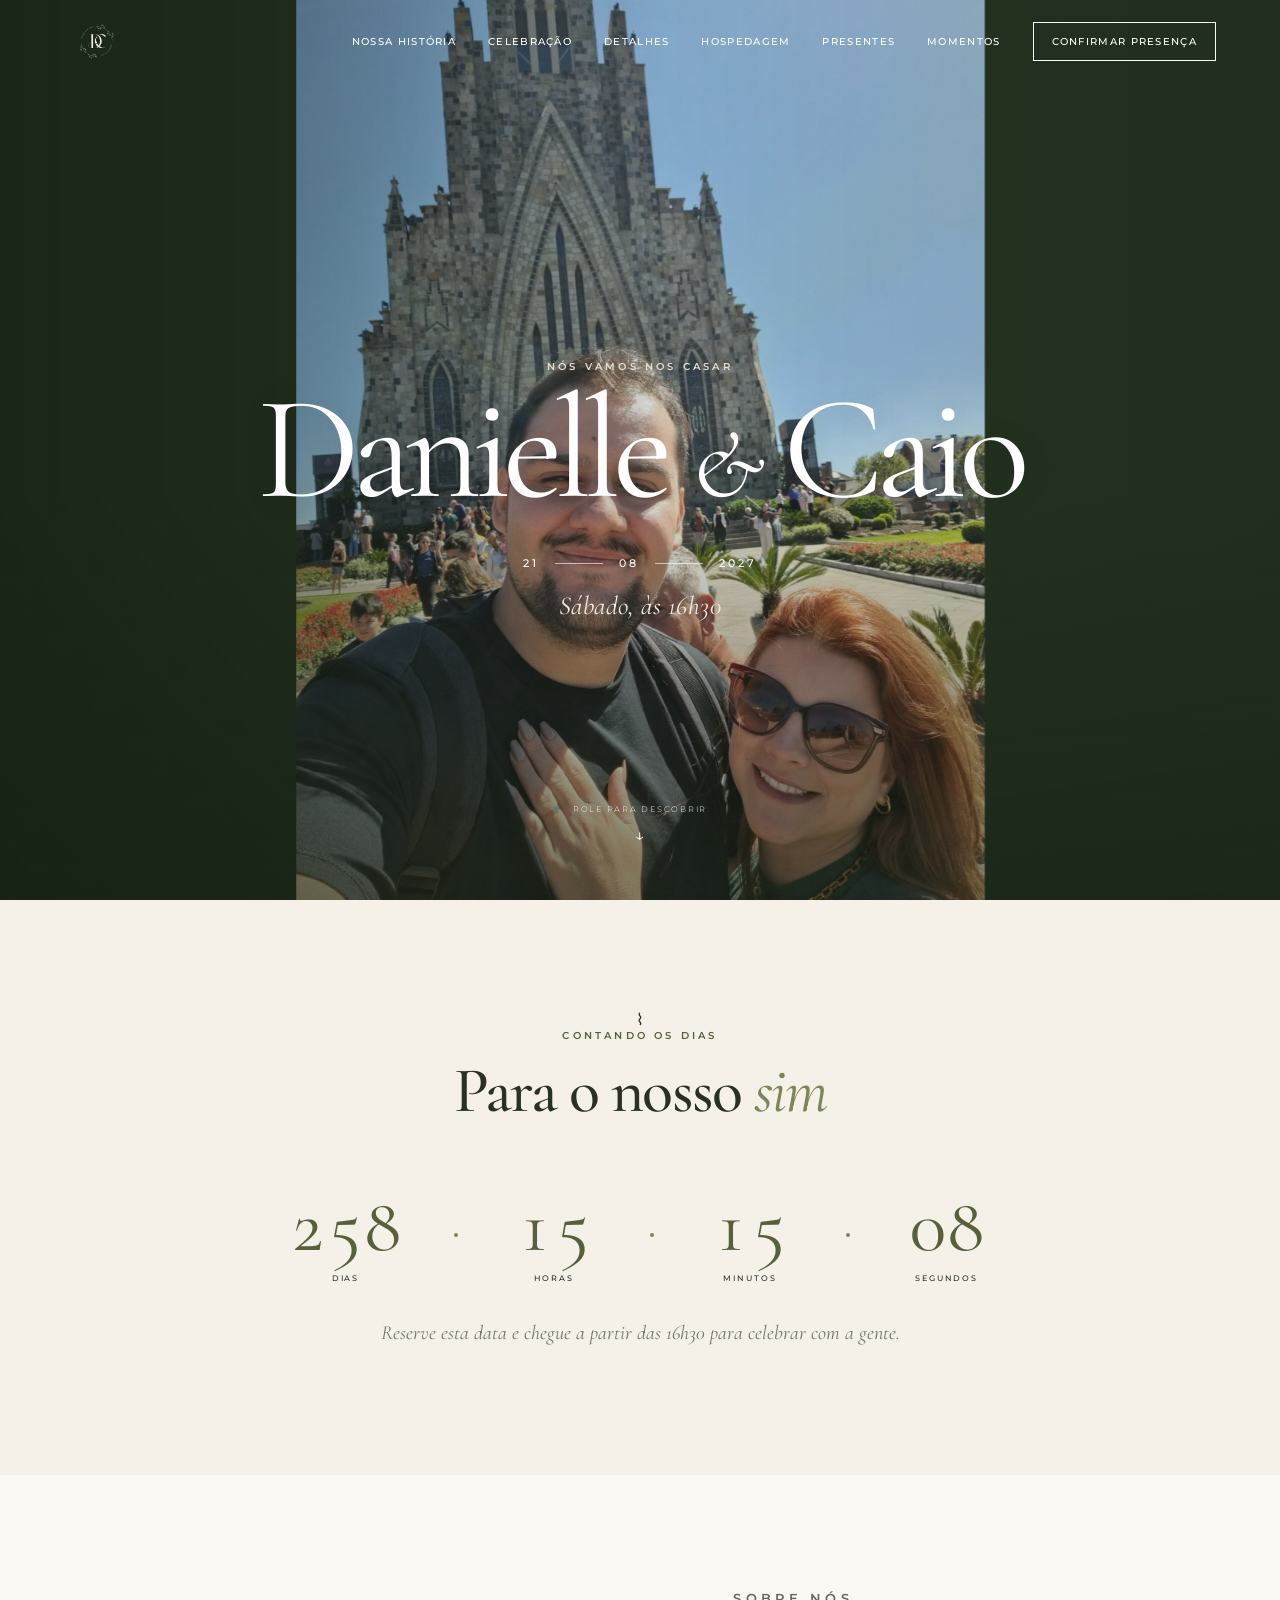
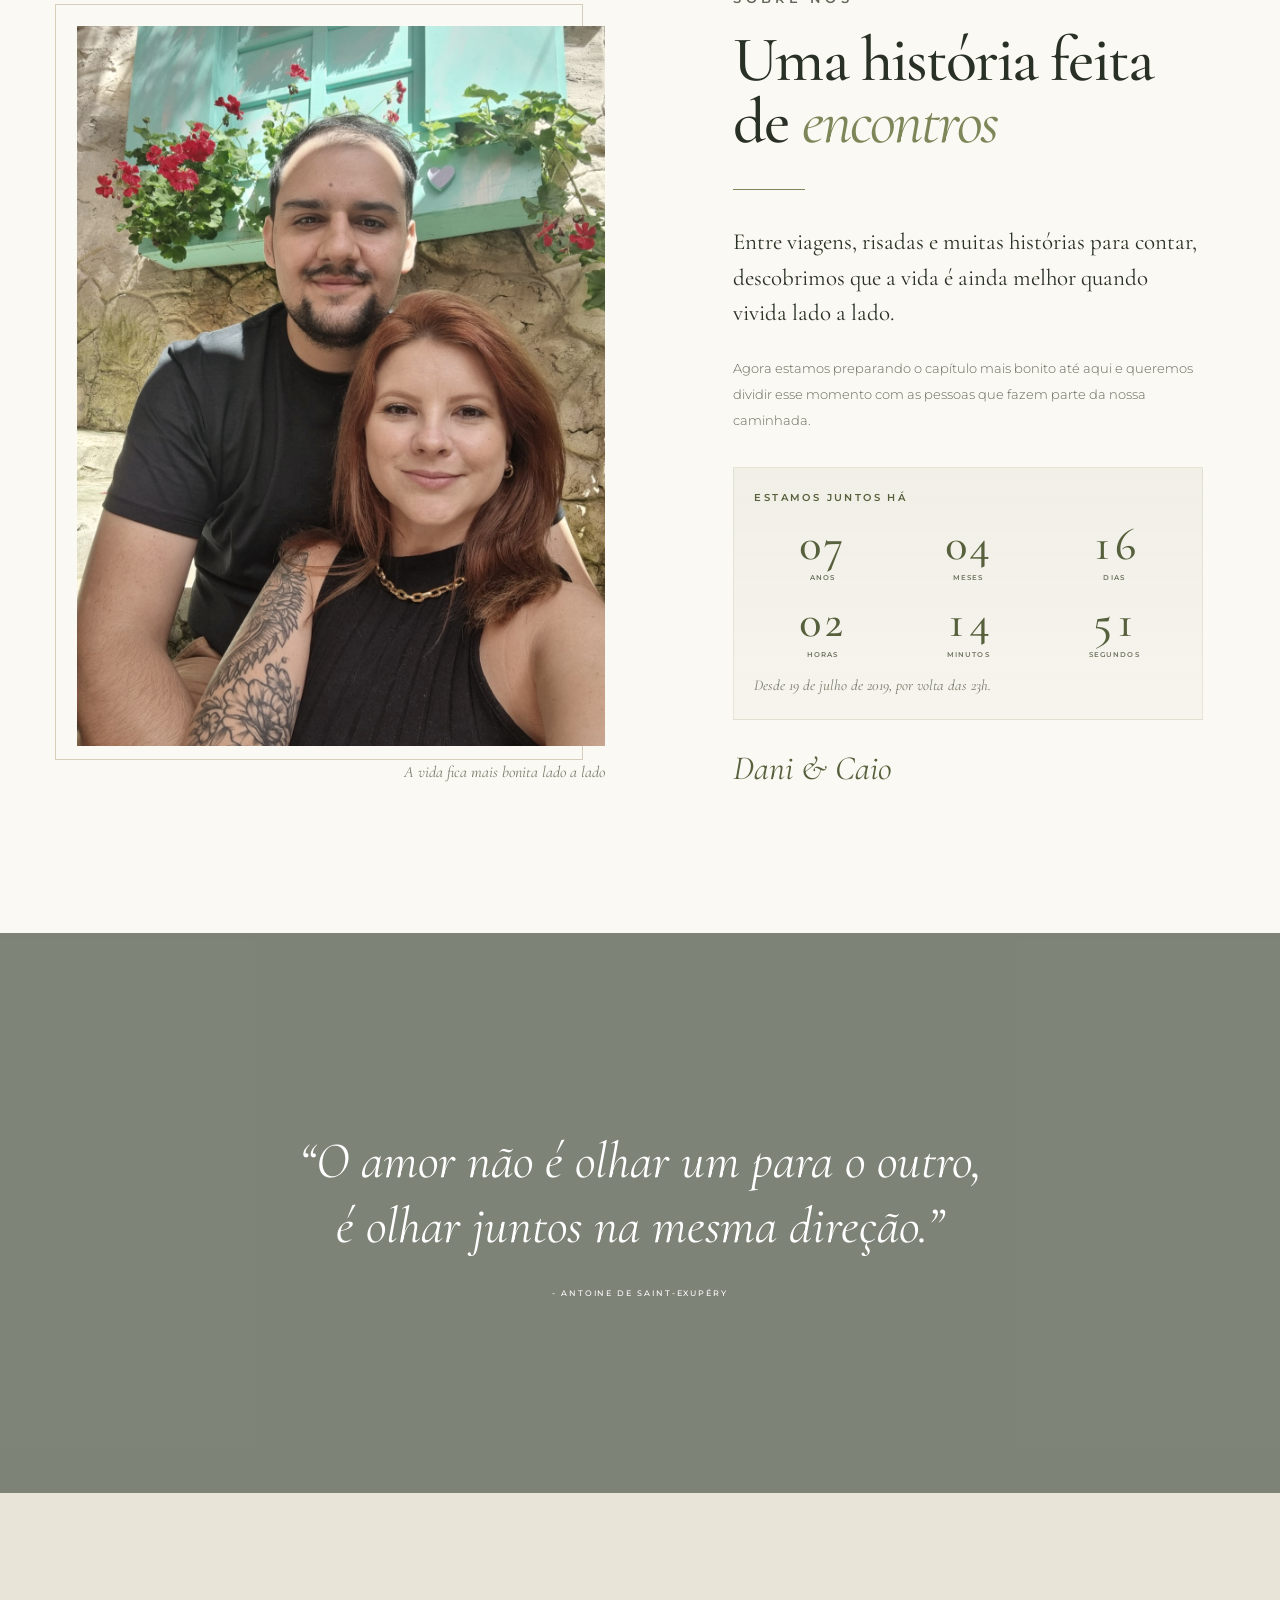
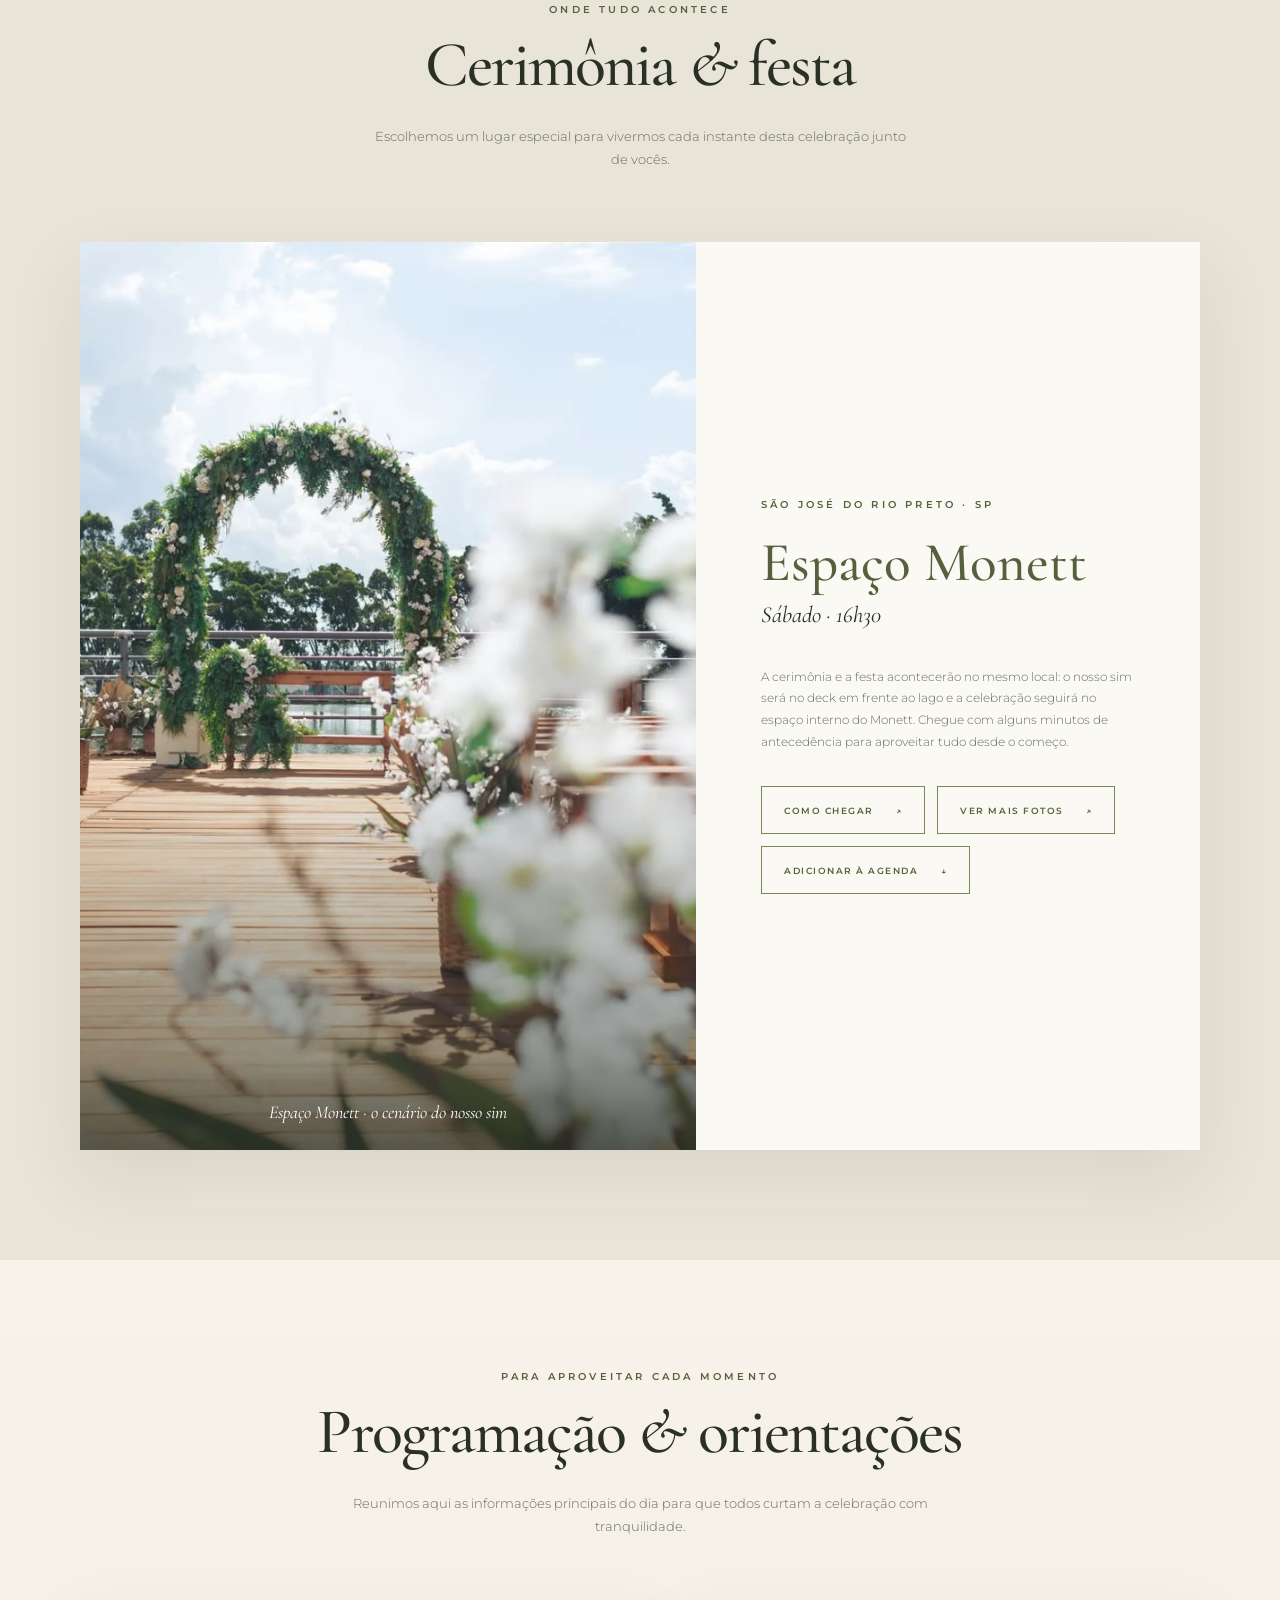
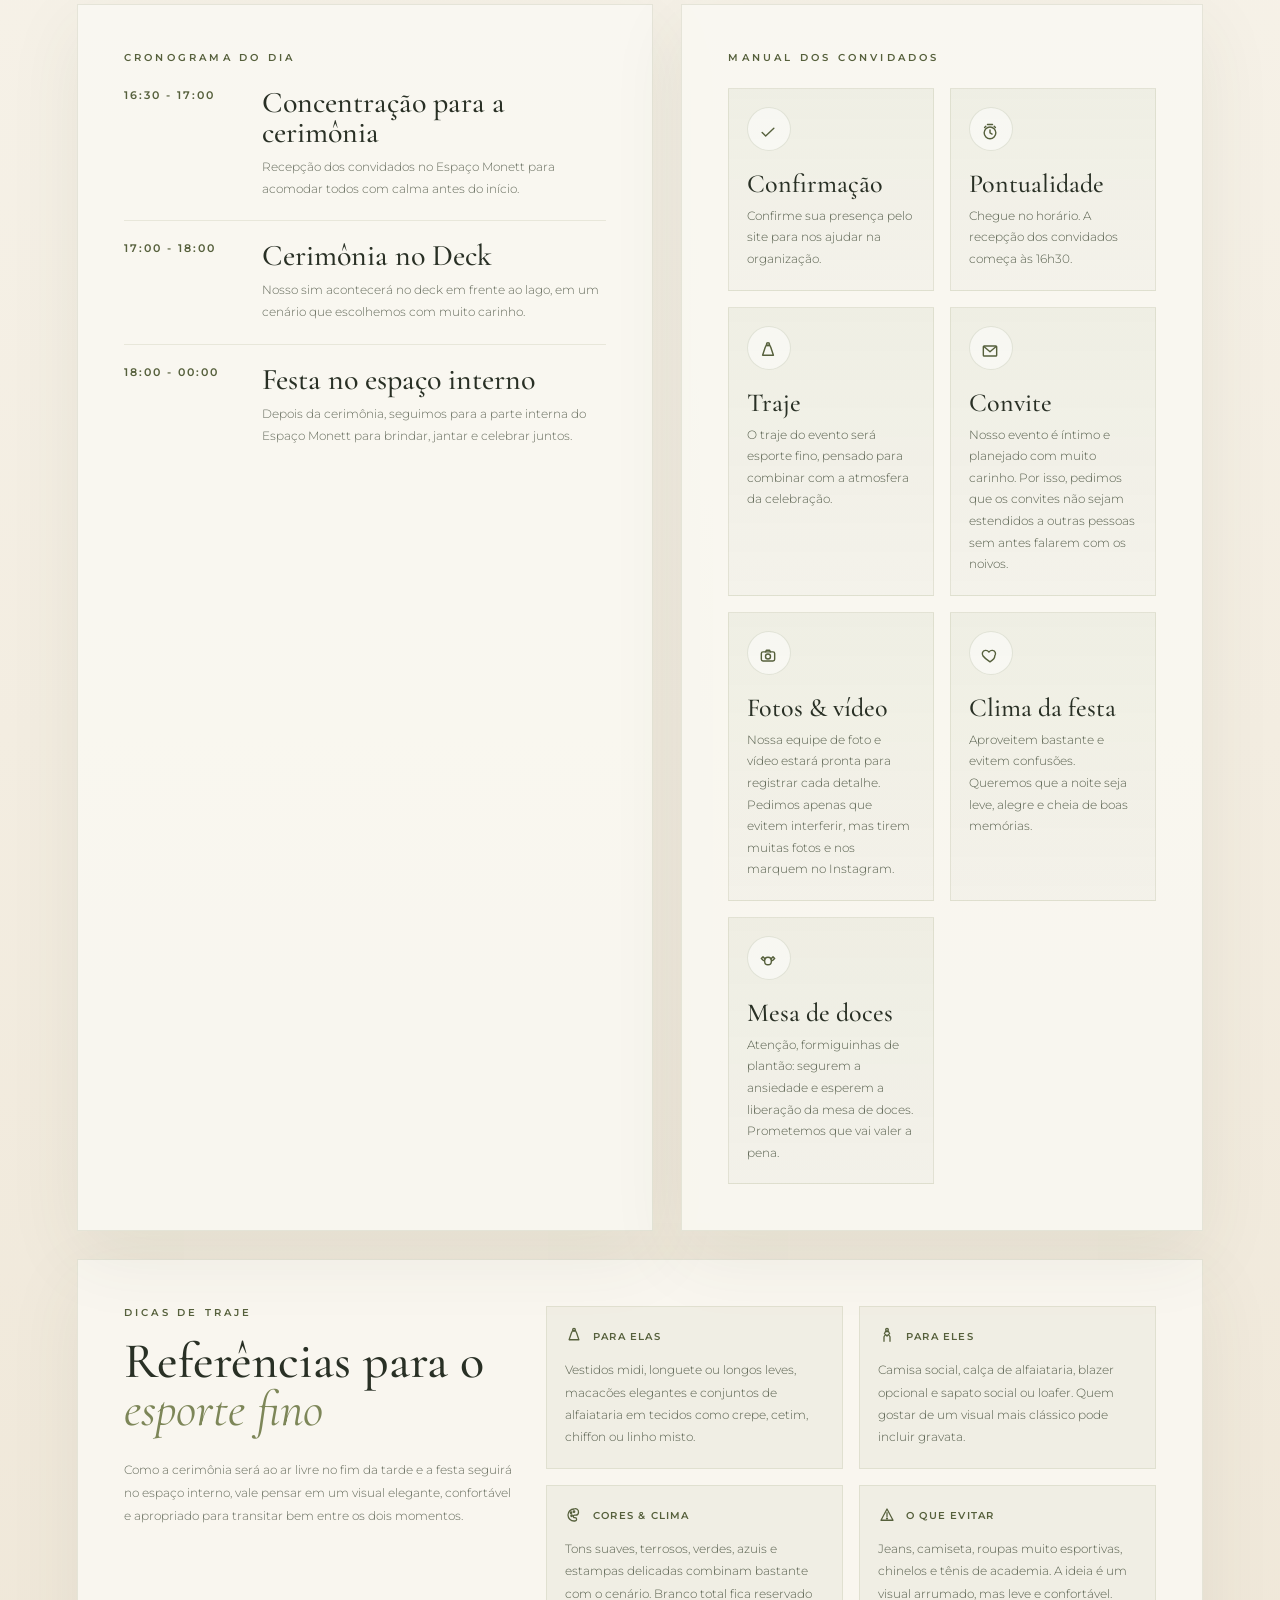
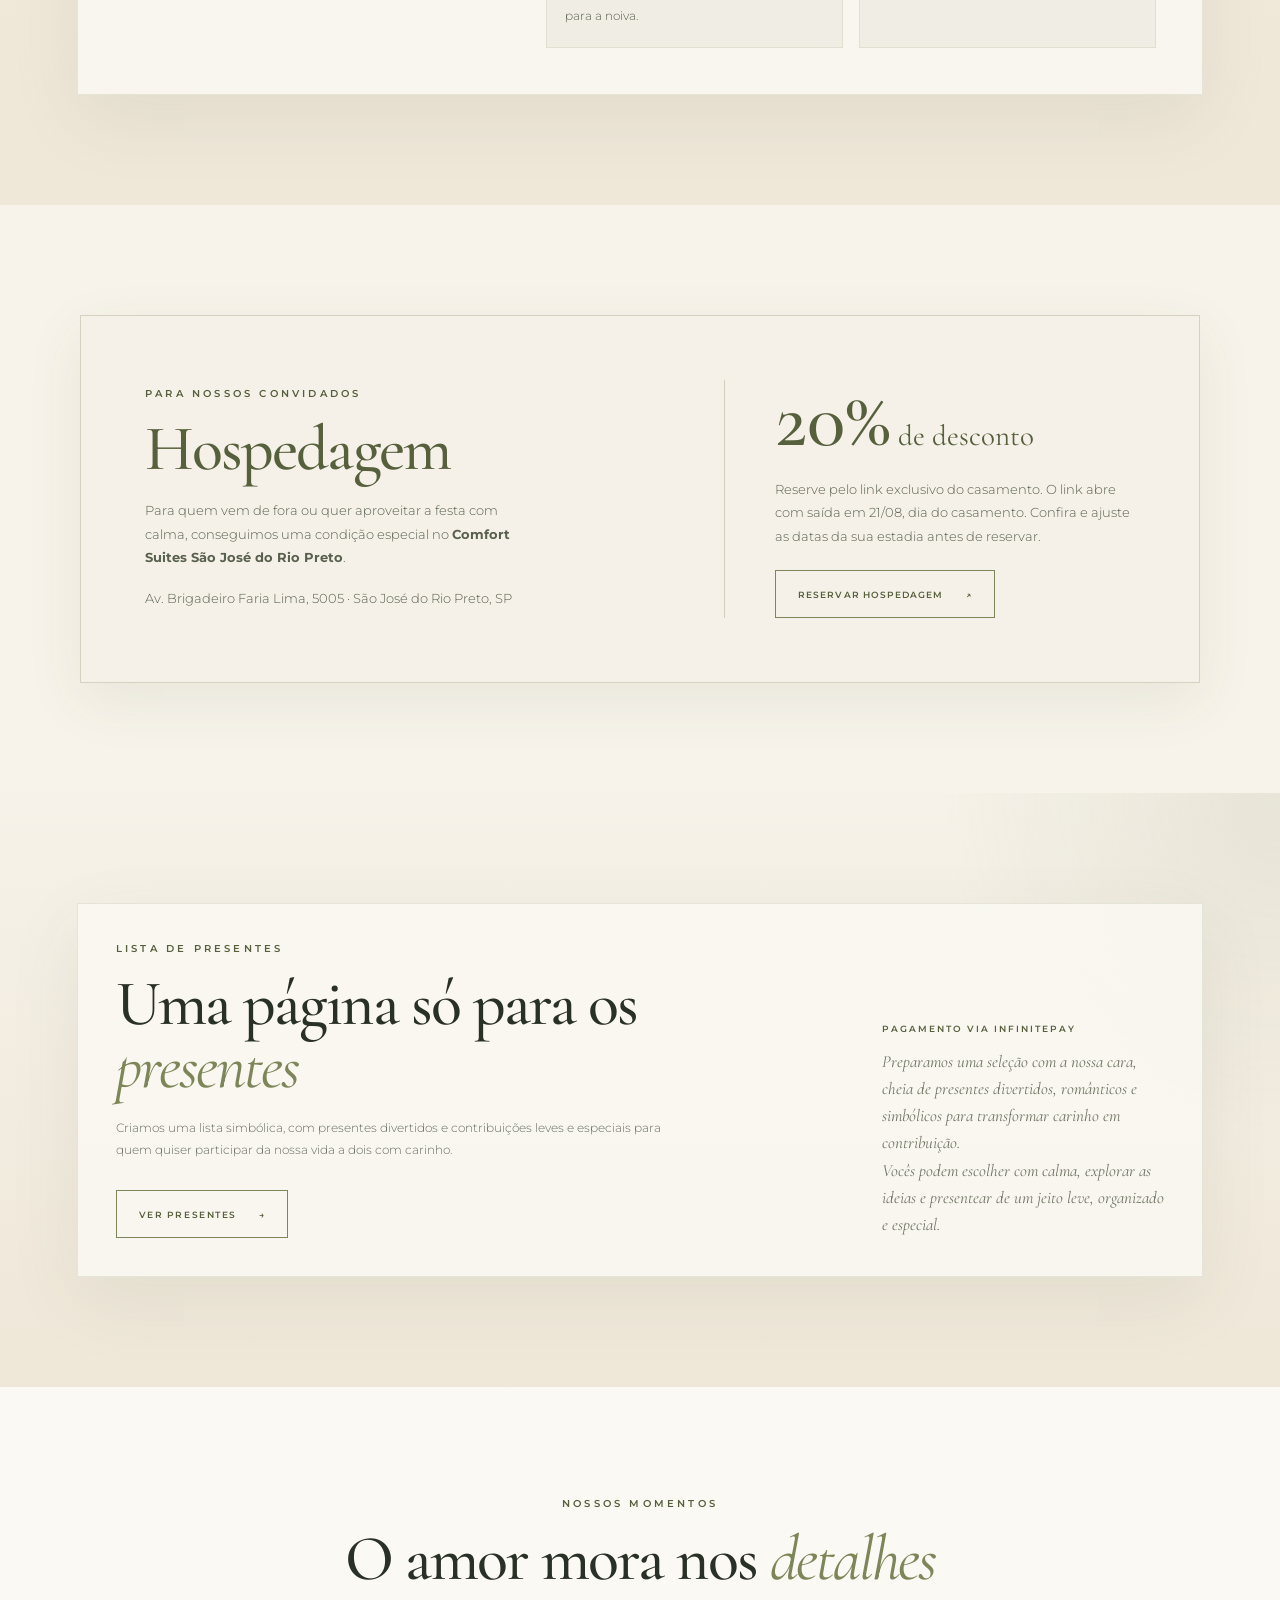
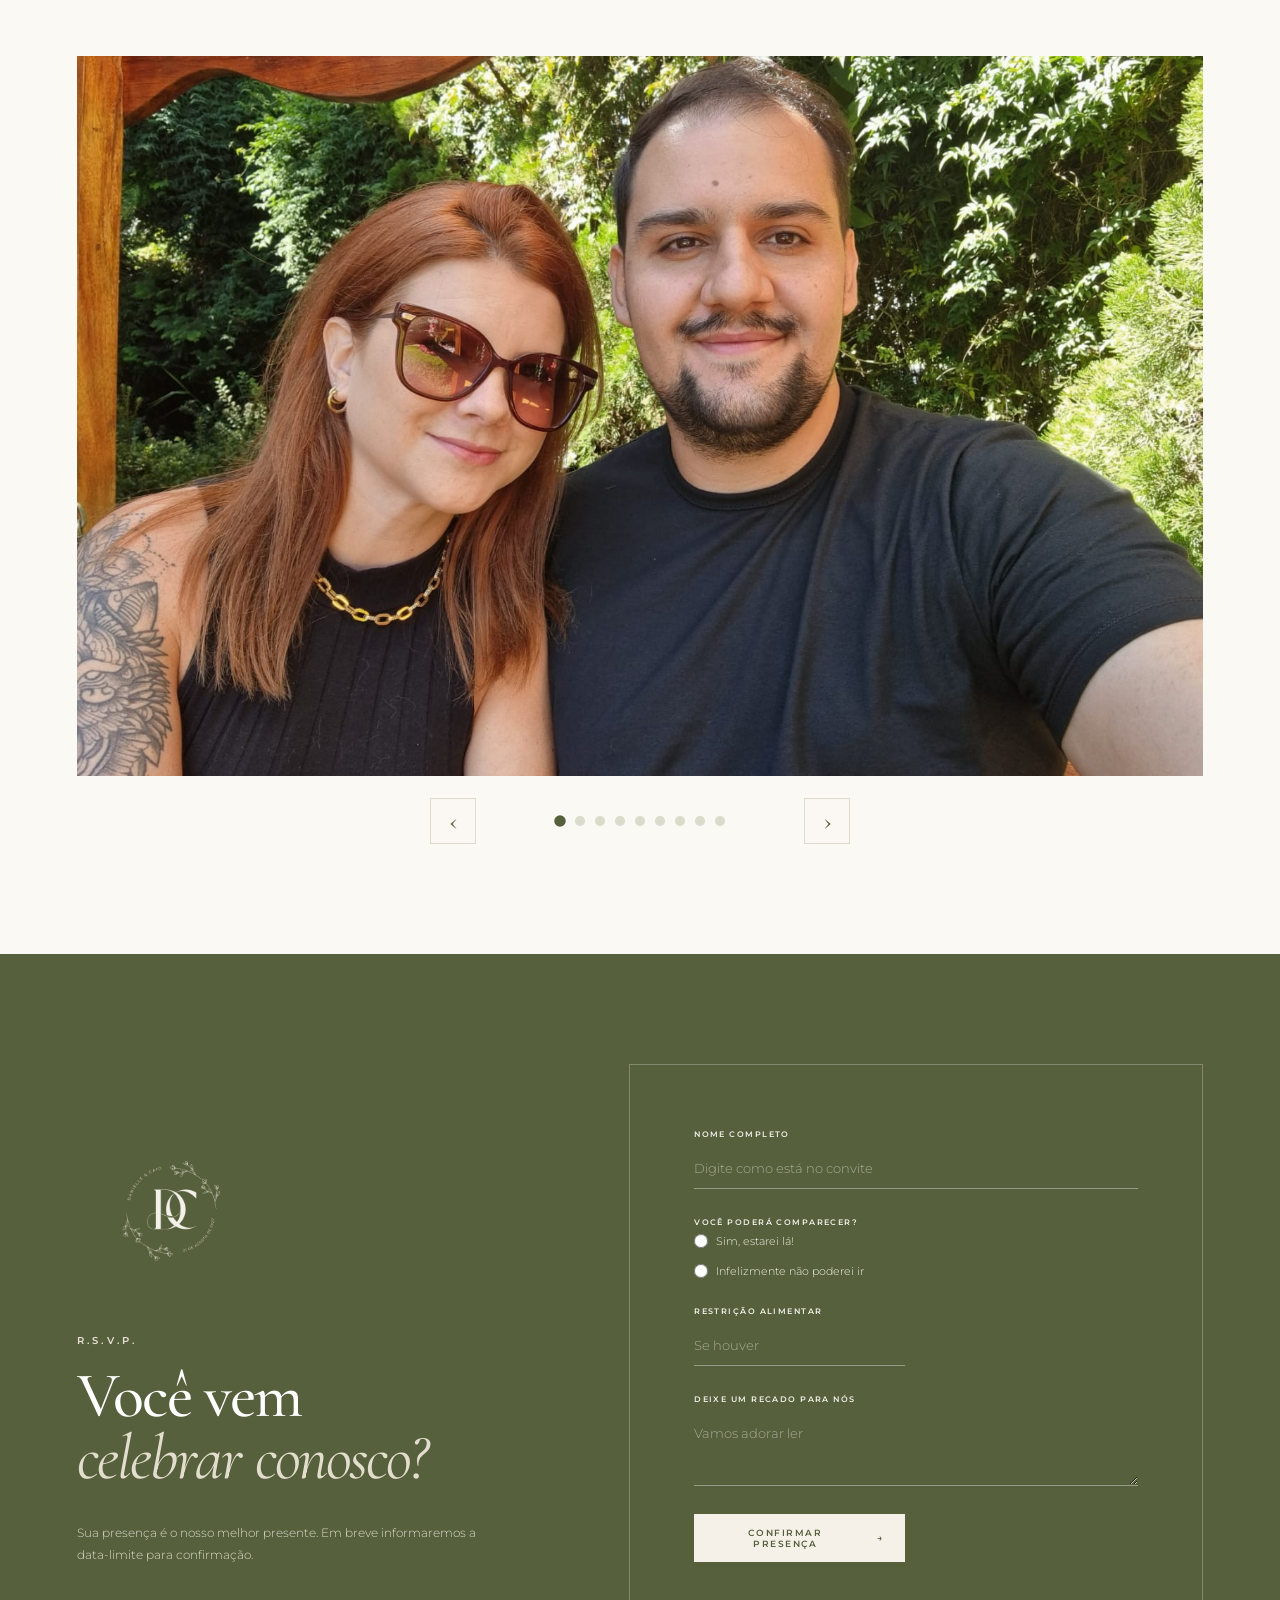
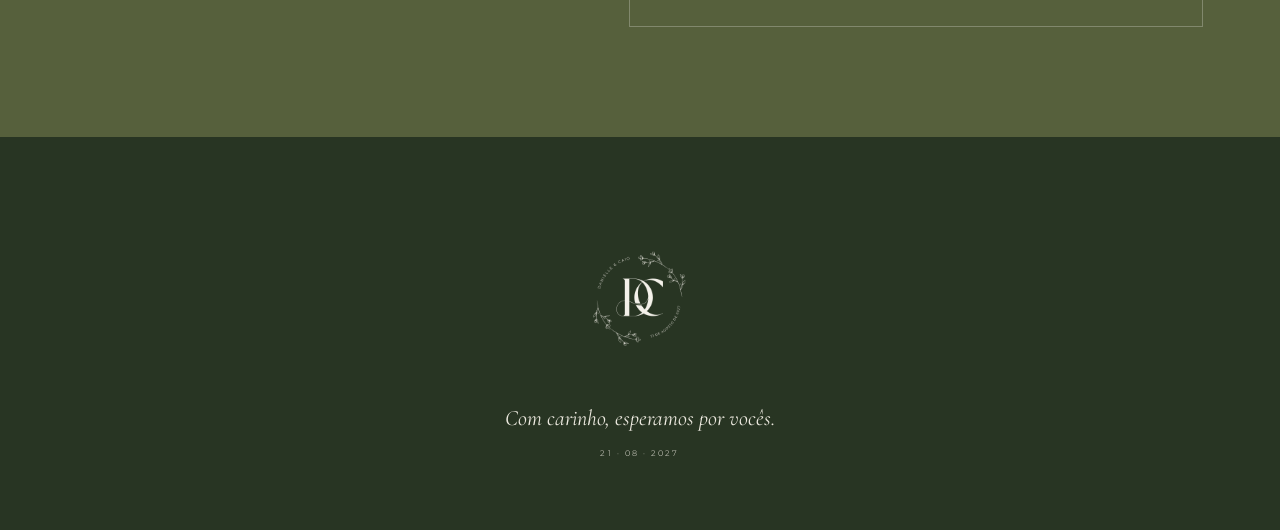
==== commit d44527ea: "Adiciona hospedagem e reserva para convidados" ====
--- a/index.html
+++ b/index.html
@@ -9,7 +9,7 @@
   <link rel="preconnect" href="https://fonts.googleapis.com">
   <link rel="preconnect" href="https://fonts.gstatic.com" crossorigin>
   <link href="https://fonts.googleapis.com/css2?family=Cormorant+Garamond:ital,wght@0,400;0,500;0,600;1,400&family=Montserrat:wght@300;400;500;600&display=swap" rel="stylesheet">
-  <link rel="stylesheet" href="styles.css?v=20261120-rsvp-companion">
+  <link rel="stylesheet" href="styles.css?v=20261121-hospedagem">
   <!-- Google tag (gtag.js) -->
   <script async src="https://www.googletagmanager.com/gtag/js?id=AW-686108061"></script>
   <script>
@@ -34,6 +34,7 @@
       <a href="#historia">Nossa história</a>
       <a href="#celebracao">Celebração</a>
       <a href="#detalhes">Detalhes</a>
+      <a href="#hospedagem">Hospedagem</a>
       <a href="gifts.html">Presentes</a>
       <a href="#momentos">Momentos</a>
       <a class="nav-rsvp" href="#rsvp">Confirmar presença</a>
@@ -250,6 +251,22 @@
       </article>
     </section>
 
+    <section class="lodging section-pad" id="hospedagem" aria-labelledby="lodgingTitle">
+      <div class="lodging-card">
+        <div class="lodging-copy">
+          <p class="eyebrow">Para nossos convidados</p>
+          <h2 id="lodgingTitle">Hospedagem</h2>
+          <p>Para quem vem de fora ou quer aproveitar a festa com calma, conseguimos uma condição especial no <strong>Comfort Suites São José do Rio Preto</strong>.</p>
+          <p class="lodging-address">Av. Brigadeiro Faria Lima, 5005 · São José do Rio Preto, SP</p>
+        </div>
+        <div class="lodging-booking">
+          <p class="lodging-discount"><strong>20%</strong> de desconto</p>
+          <p>Reserve pelo link exclusivo do casamento. O link abre com saída em 21/08, dia do casamento. Confira e ajuste as datas da sua estadia antes de reservar.</p>
+          <a class="button outline" href="https://atlantica.letsbook.com.br/reserva/link-publico?r=747e3f5759e04022ad2e8b45e415aed0&amp;p=CAIOEDANIELLE" target="_blank" rel="noopener noreferrer">Reservar hospedagem <span aria-hidden="true">↗</span></a>
+        </div>
+      </div>
+    </section>
+
     <section class="gift-teaser section-pad" id="presentes">
       <div class="gift-teaser-shell reveal">
         <div class="gift-teaser-copy">
--- a/styles.css
+++ b/styles.css
@@ -1108,3 +1108,41 @@
   html { scroll-behavior: auto; }
   *, *::before, *::after { animation-duration: .01ms !important; animation-iteration-count: 1 !important; transition-duration: .01ms !important; }
 }
+
+/* Hospedagem do casamento */
+.lodging { background: #f7f3ea; scroll-margin-top: 66px; }
+.lodging-card {
+  display: grid;
+  grid-template-columns: minmax(0, 1.1fr) minmax(0, .9fr);
+  align-items: center;
+  gap: clamp(22px, 6vw, 88px);
+  max-width: 1120px;
+  margin: 0 auto;
+  padding: clamp(24px, 5vw, 64px);
+  color: var(--olive-dark);
+  background: var(--cream);
+  border: 1px solid rgba(125, 134, 88, .28);
+  box-shadow: 0 18px 55px rgba(68, 74, 54, .08);
+}
+.lodging-copy > p:not(.eyebrow), .lodging-booking > p:not(.lodging-discount) {
+  max-width: 44ch;
+  margin: 18px 0 0;
+  color: #58604e;
+  font-size: 13px;
+  line-height: 1.8;
+}
+.lodging-copy .lodging-address { margin-top: 8px; font-size: 12px; }
+.lodging-booking {
+  padding-left: clamp(22px, 4vw, 50px);
+  border-left: 1px solid rgba(125, 134, 88, .3);
+}
+.lodging-discount {
+  margin: 0;
+  font: 400 clamp(21px, 3vw, 29px)/1 var(--serif);
+}
+.lodging-discount strong { font-size: clamp(48px, 7vw, 80px); font-weight: 500; }
+.lodging-booking .button { max-width: 100%; margin-top: 22px; letter-spacing: .12em; text-align: center; }
+@media (max-width: 760px) {
+  .lodging-card { grid-template-columns: minmax(0, 1fr); }
+  .lodging-booking { padding: 22px 0 0; border-left: 0; border-top: 1px solid rgba(125, 134, 88, .3); }
+}
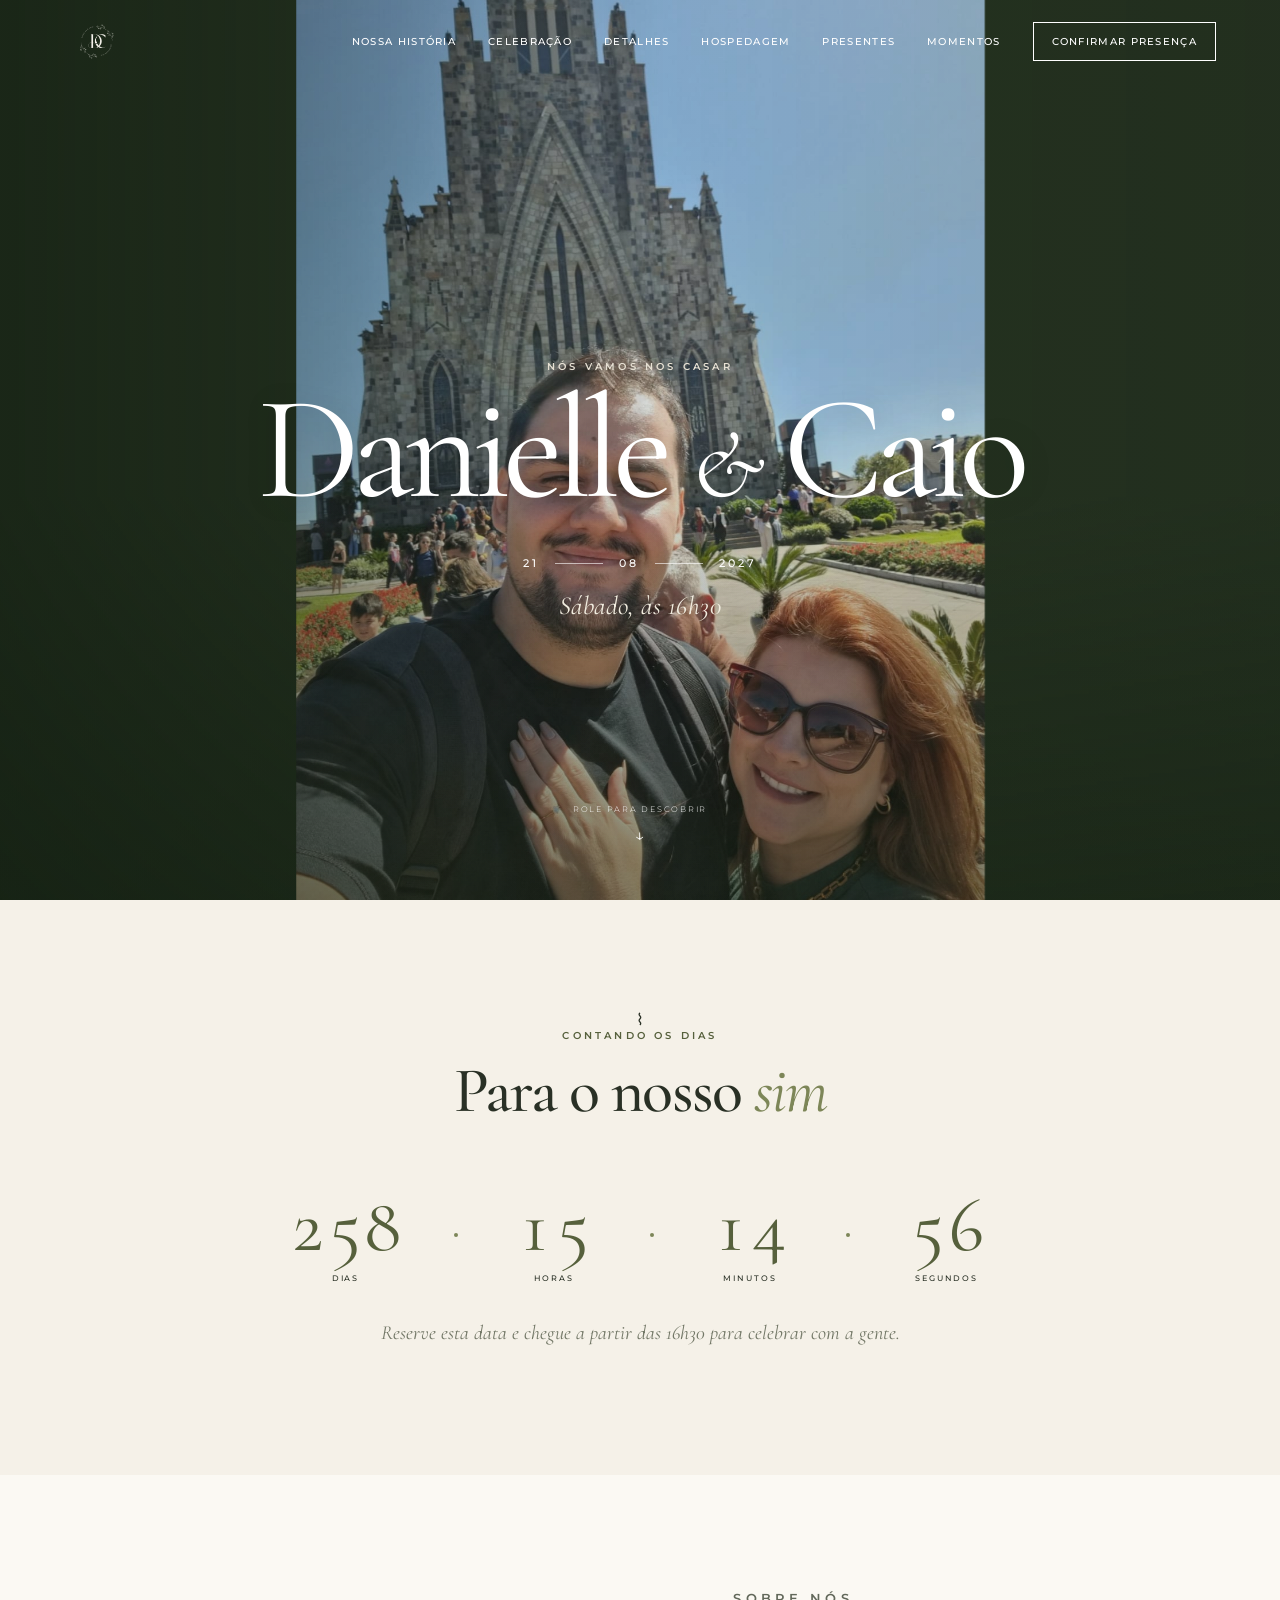
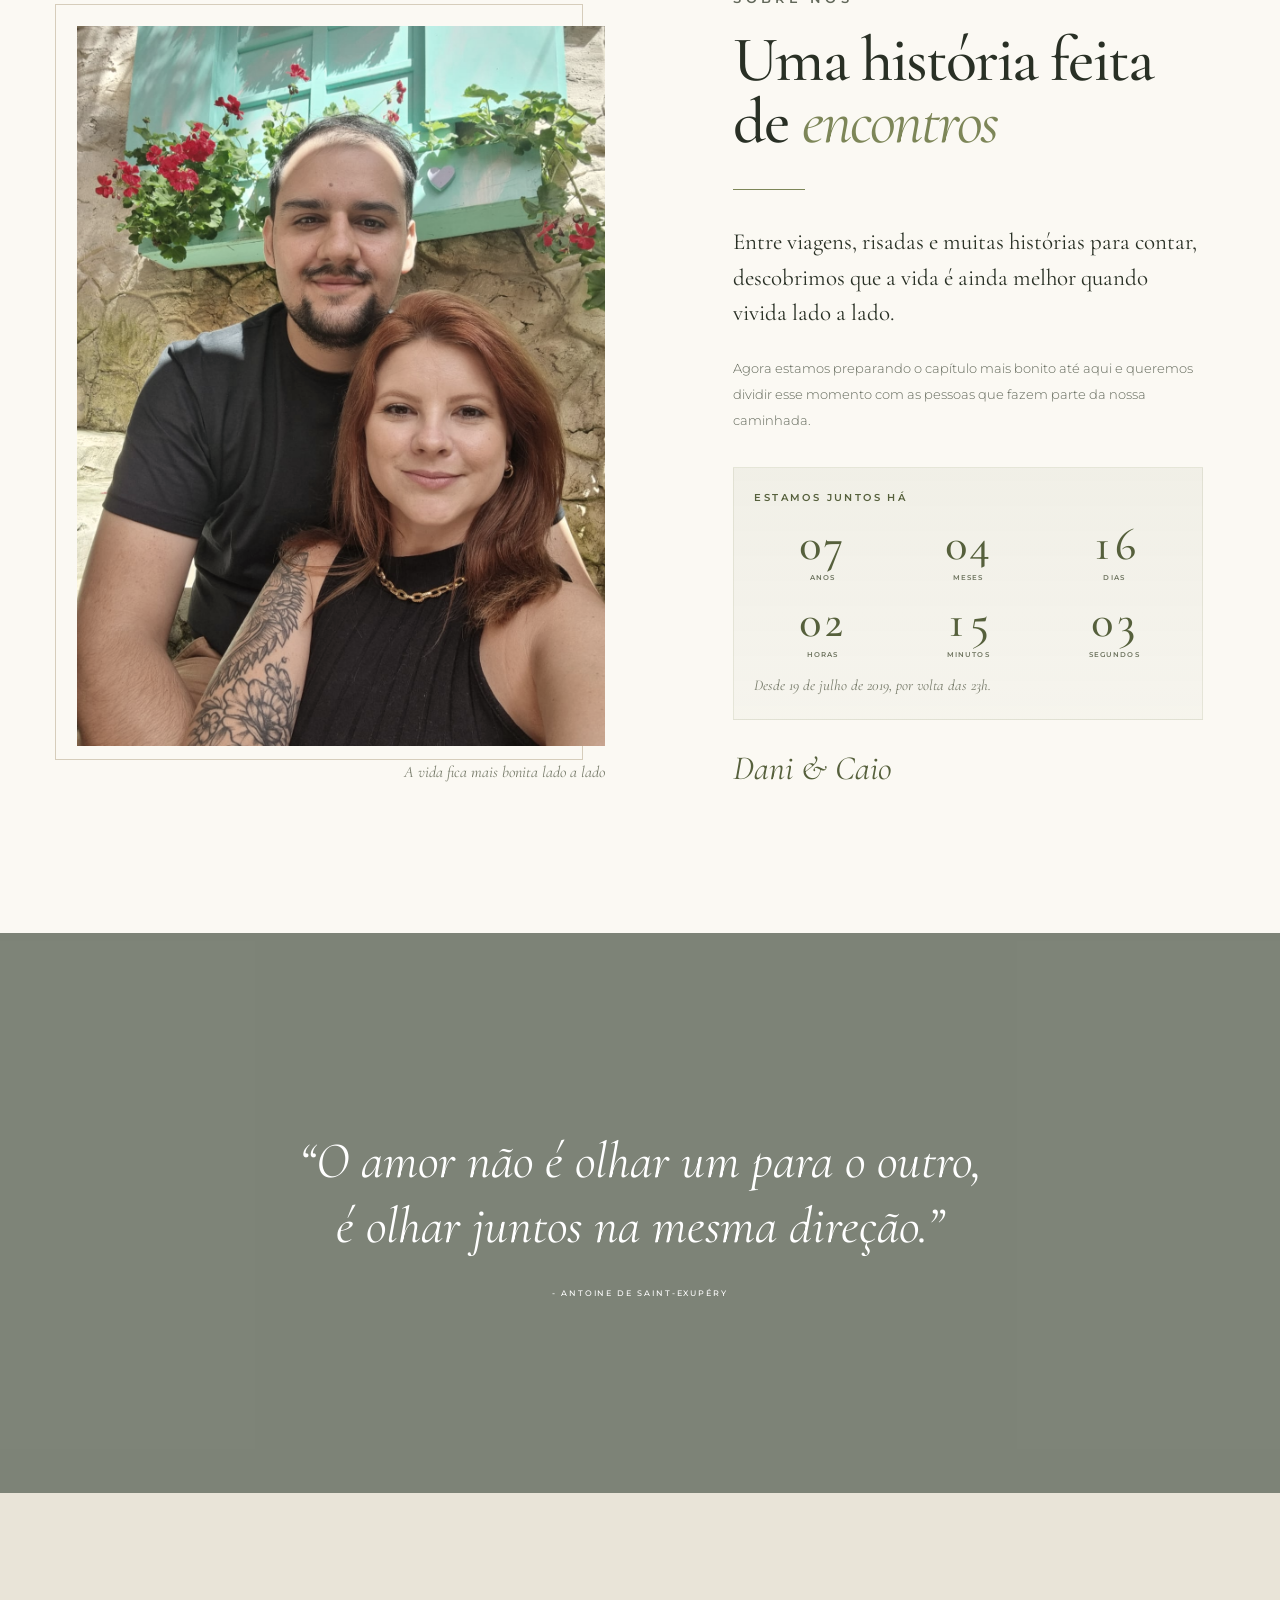
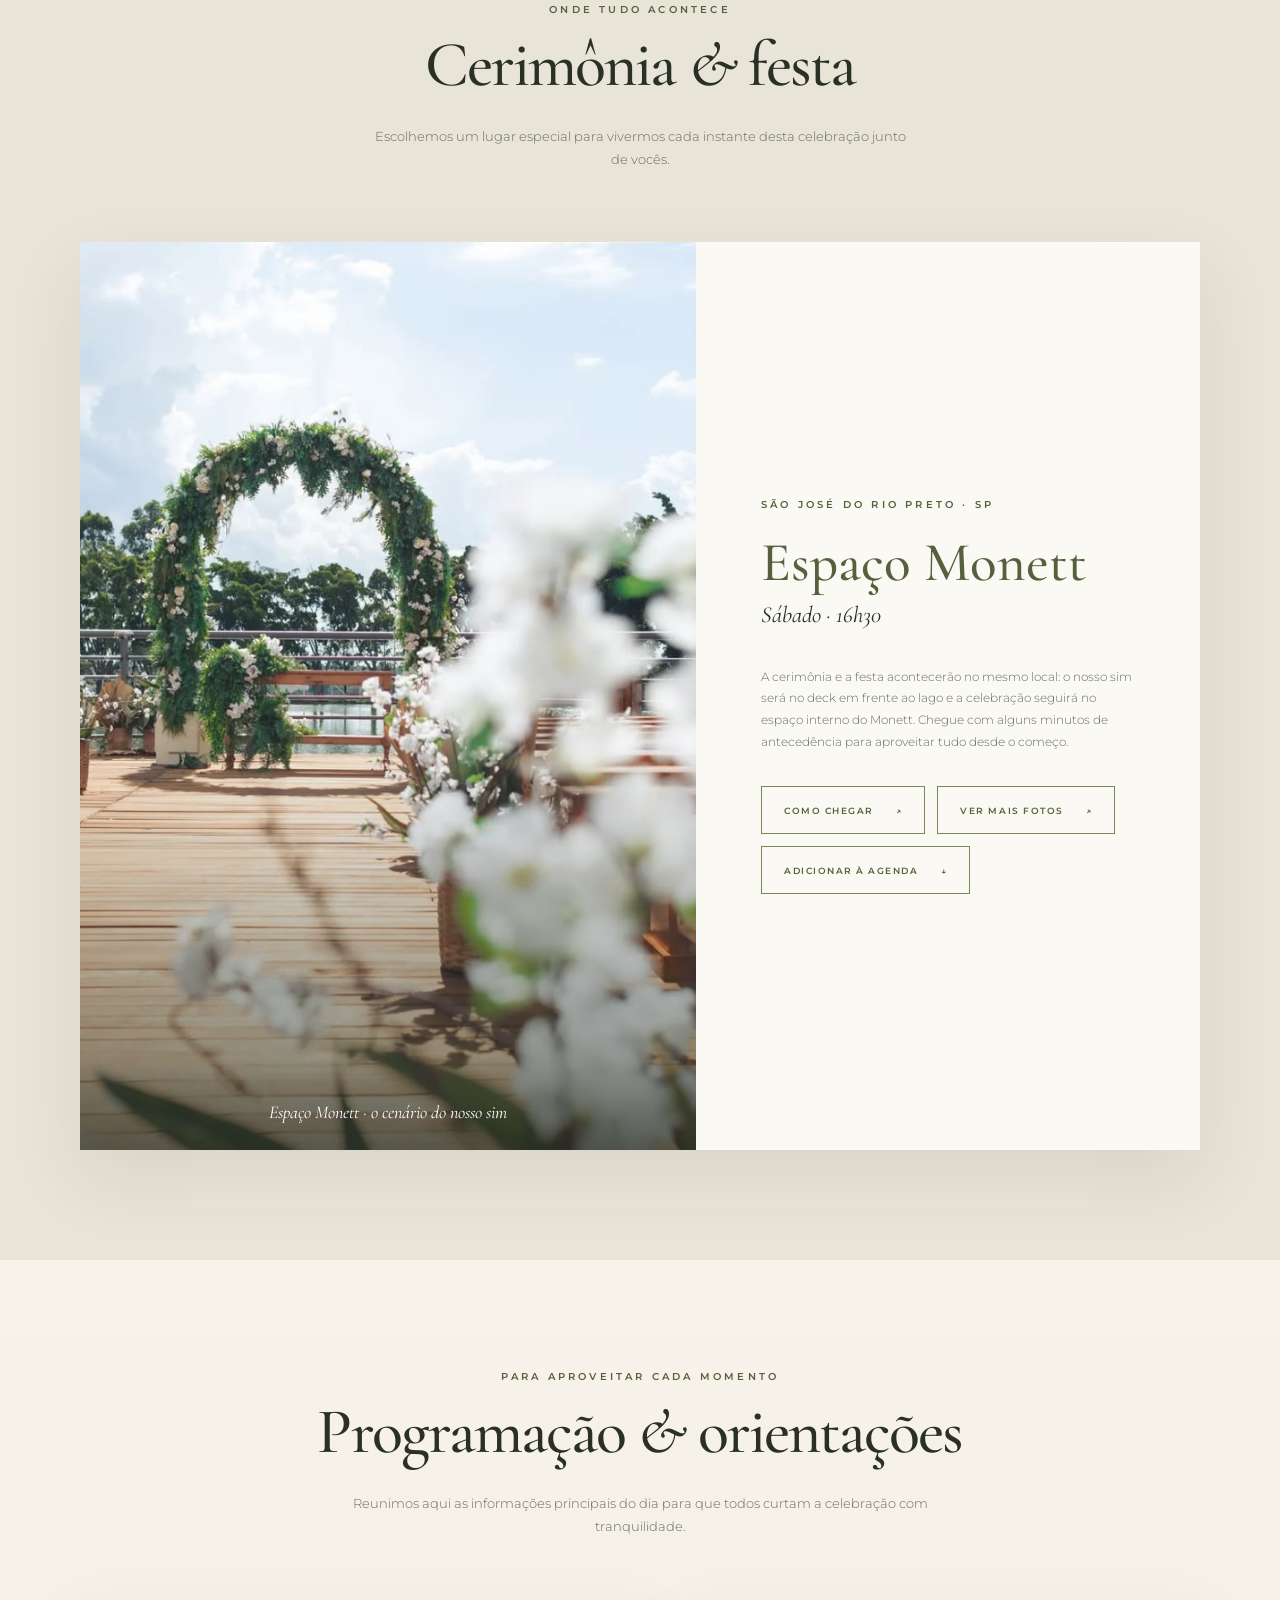
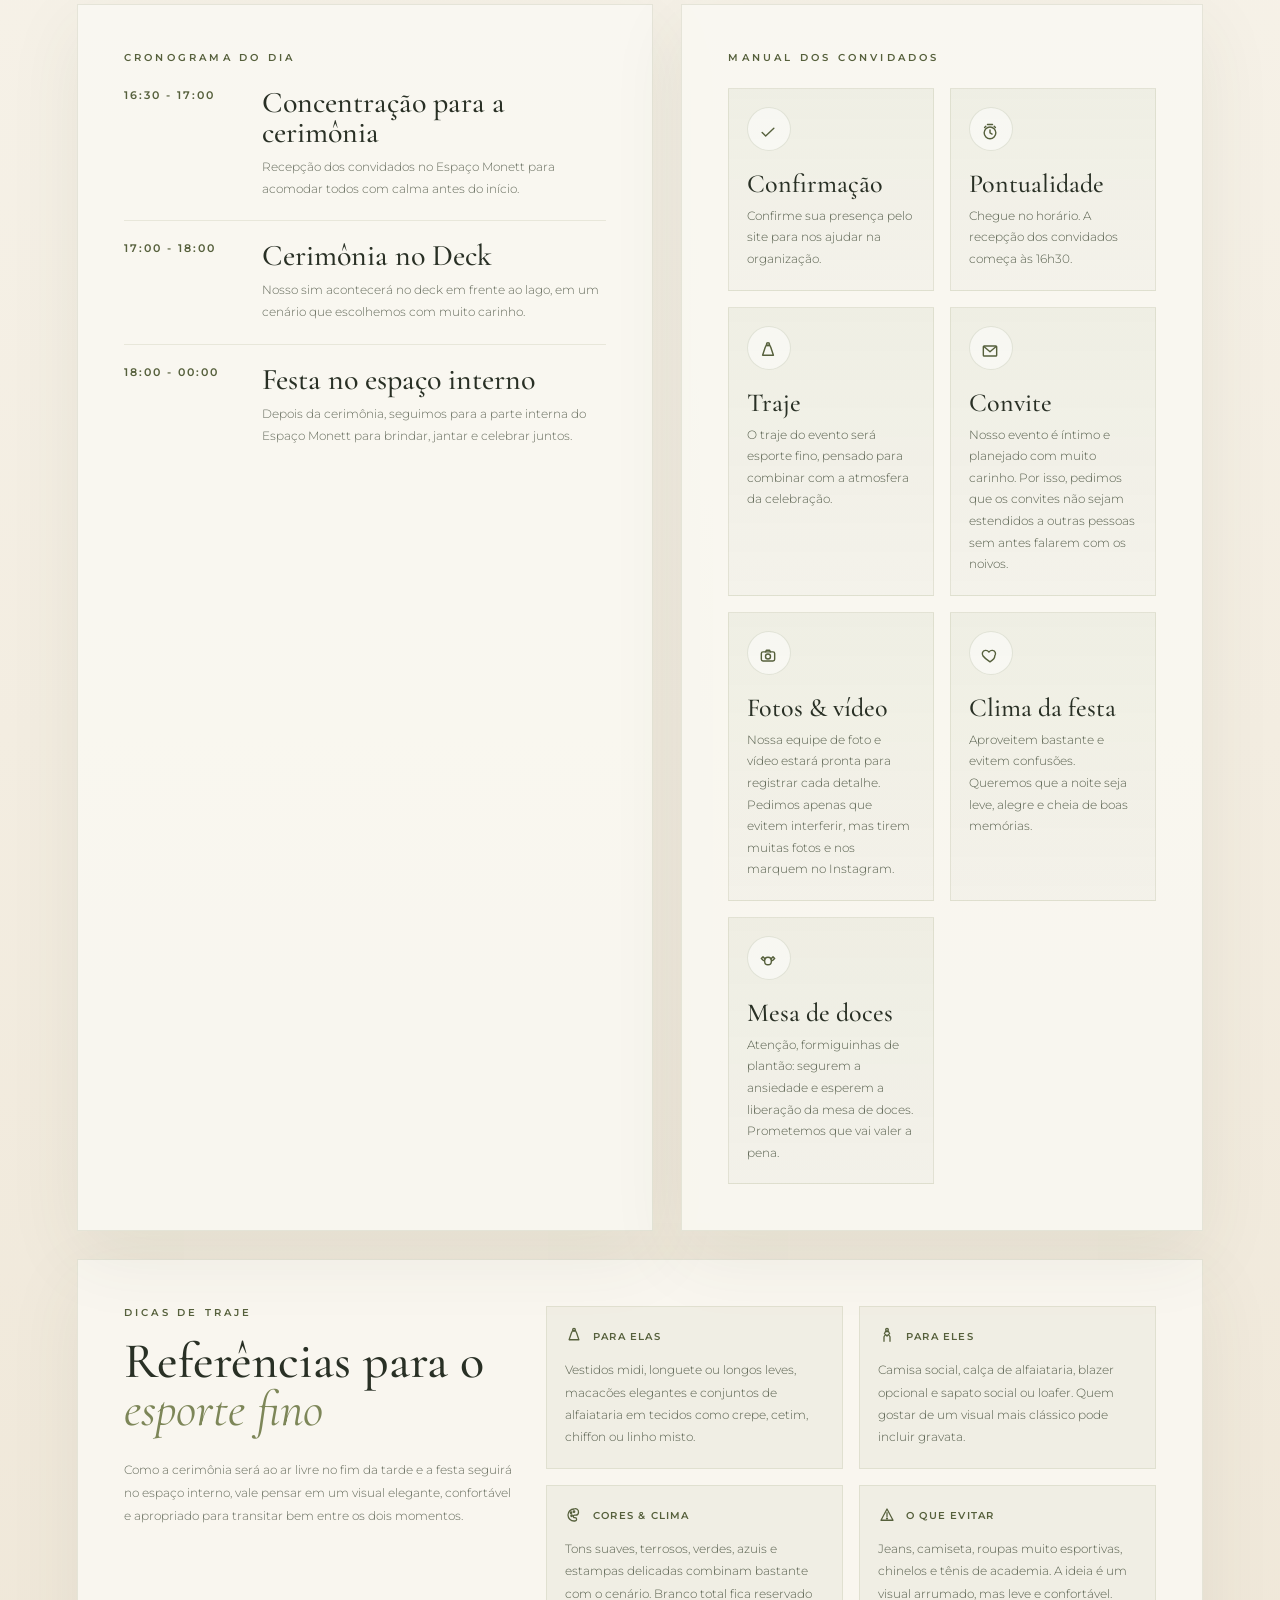
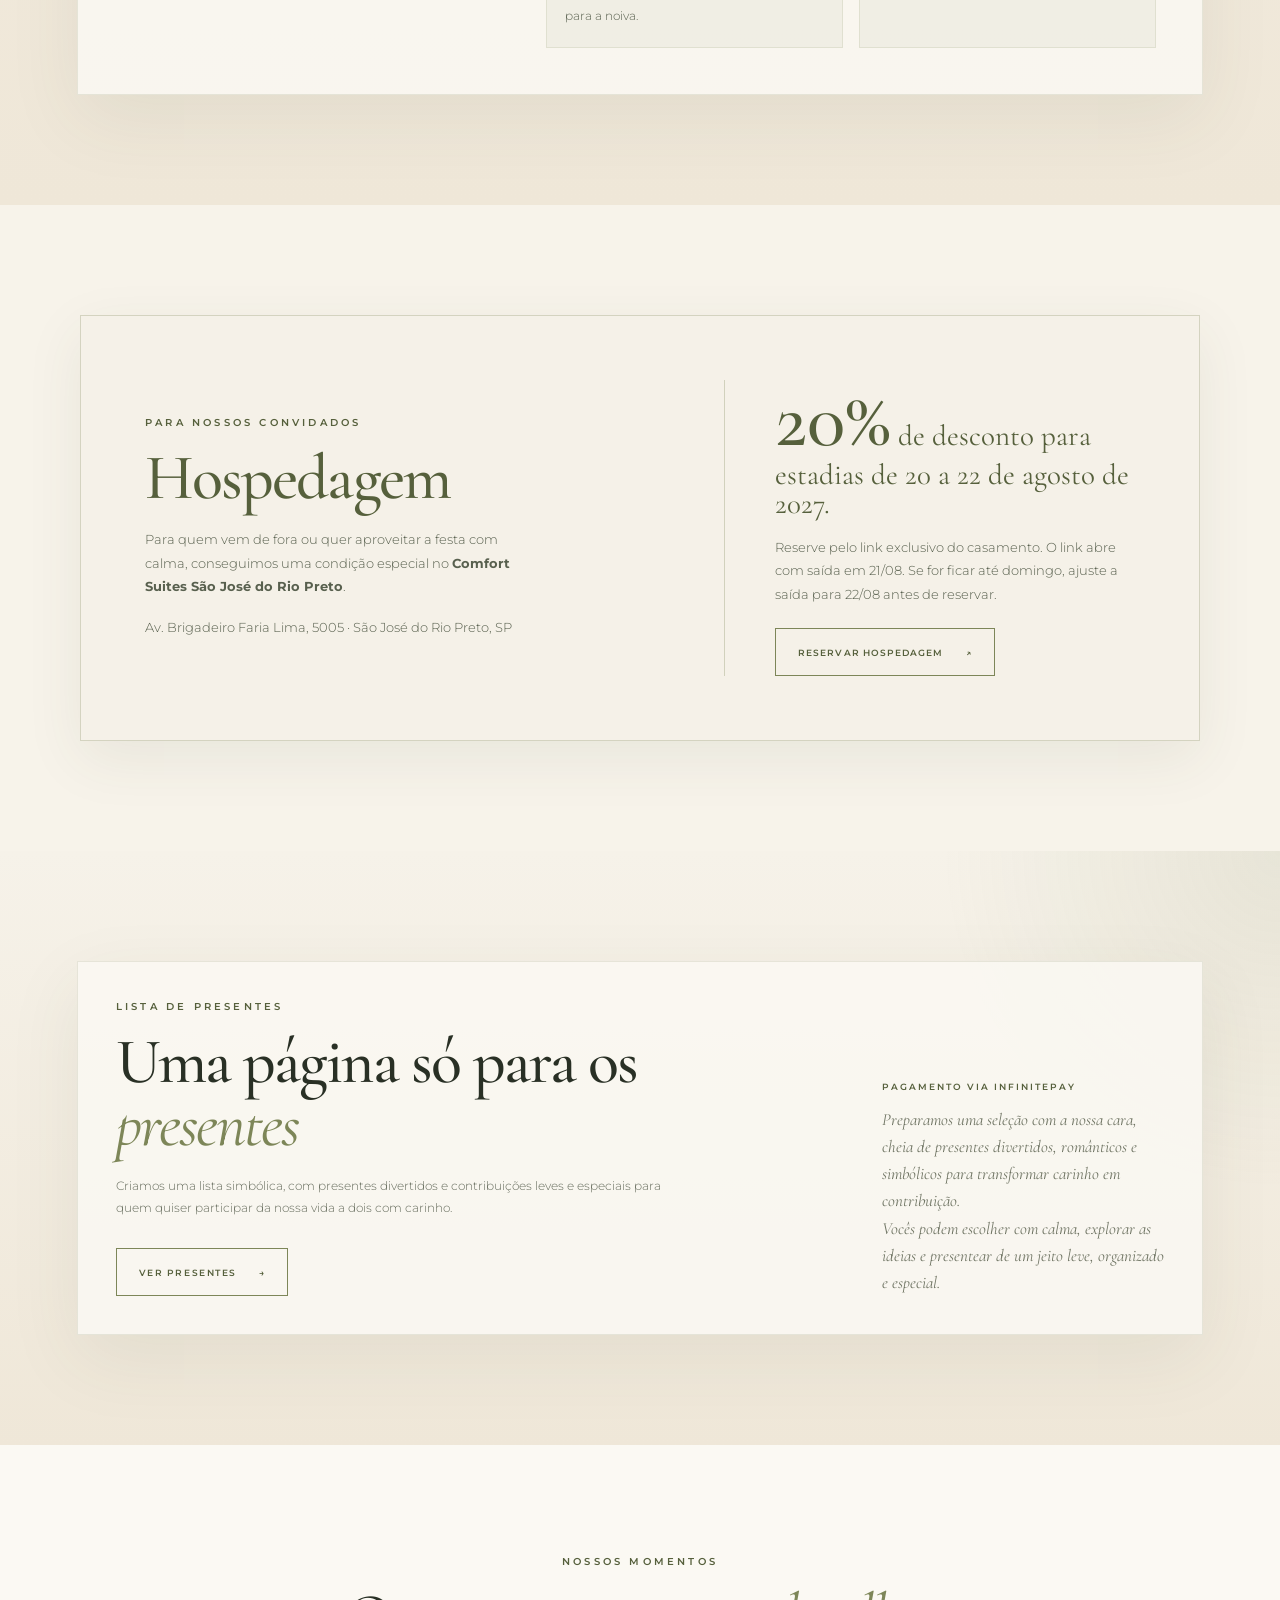
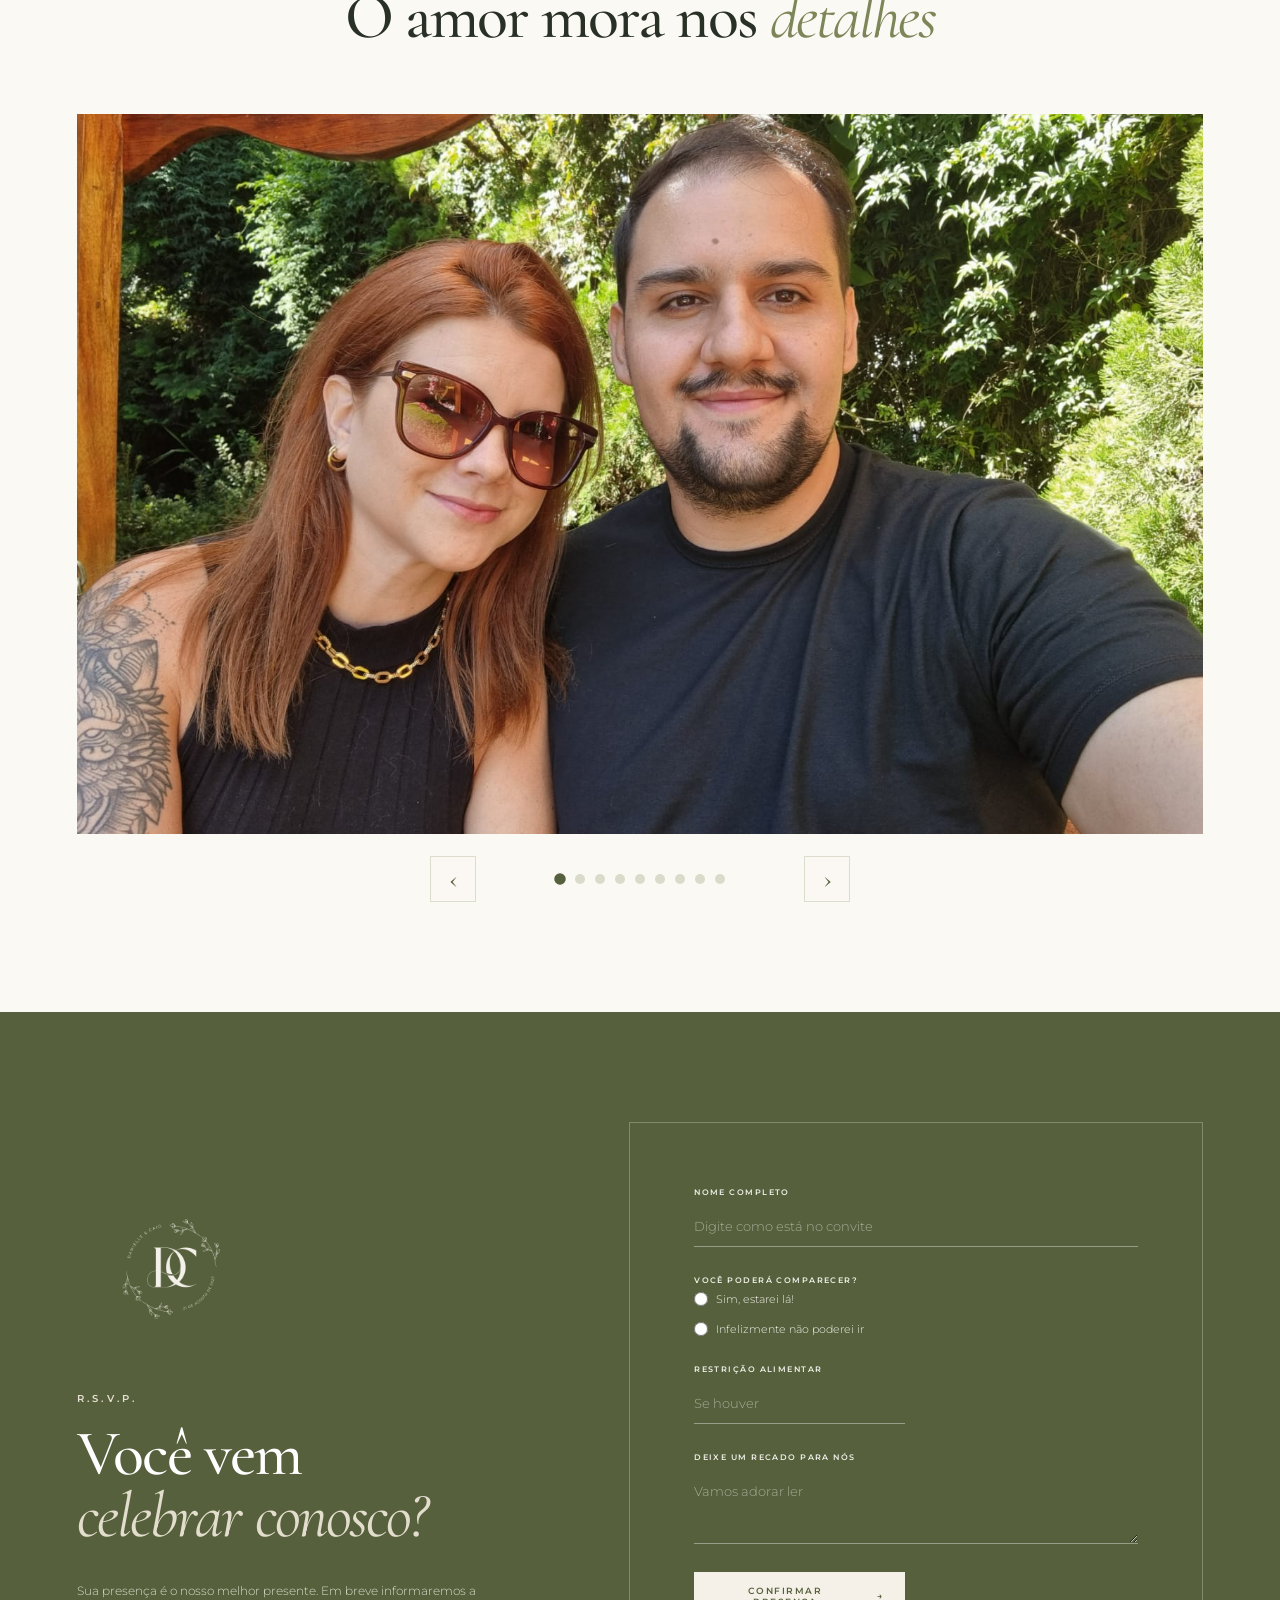
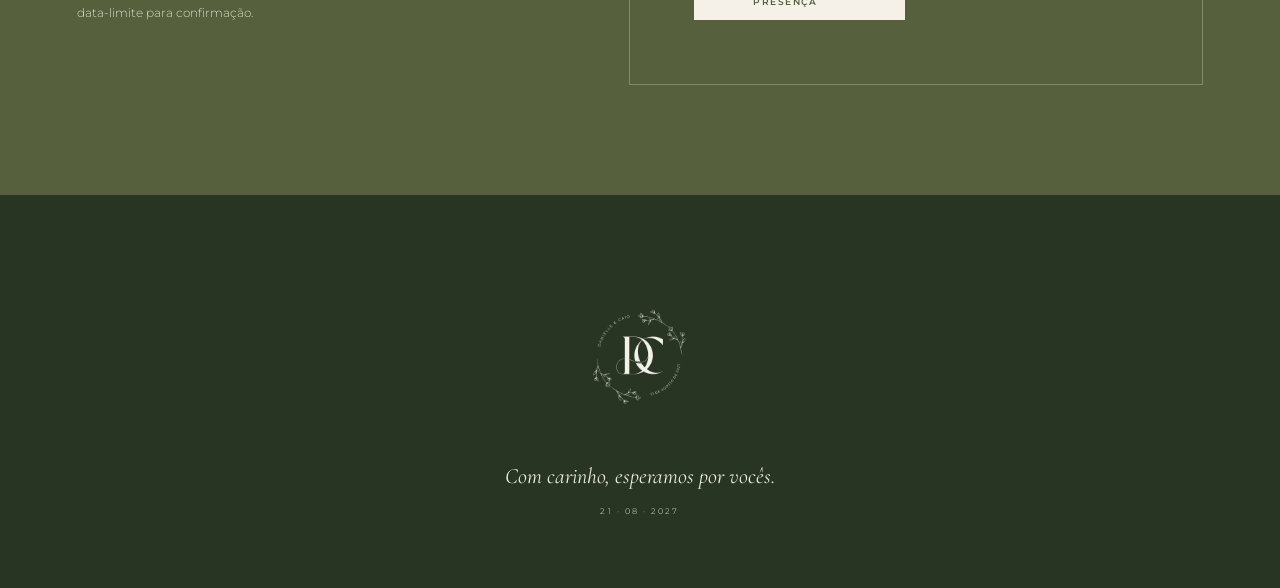
==== commit 7173982f: "Explica período e ajuste da saída da hospedagem" ====
--- a/index.html
+++ b/index.html
@@ -260,8 +260,8 @@
           <p class="lodging-address">Av. Brigadeiro Faria Lima, 5005 · São José do Rio Preto, SP</p>
         </div>
         <div class="lodging-booking">
-          <p class="lodging-discount"><strong>20%</strong> de desconto</p>
-          <p>Reserve pelo link exclusivo do casamento. O link abre com saída em 21/08, dia do casamento. Confira e ajuste as datas da sua estadia antes de reservar.</p>
+          <p class="lodging-discount"><strong>20%</strong> de desconto para estadias de 20 a 22 de agosto de 2027.</p>
+          <p>Reserve pelo link exclusivo do casamento. O link abre com saída em 21/08. Se for ficar até domingo, ajuste a saída para 22/08 antes de reservar.</p>
           <a class="button outline" href="https://atlantica.letsbook.com.br/reserva/link-publico?r=747e3f5759e04022ad2e8b45e415aed0&amp;p=CAIOEDANIELLE" target="_blank" rel="noopener noreferrer">Reservar hospedagem <span aria-hidden="true">↗</span></a>
         </div>
       </div>
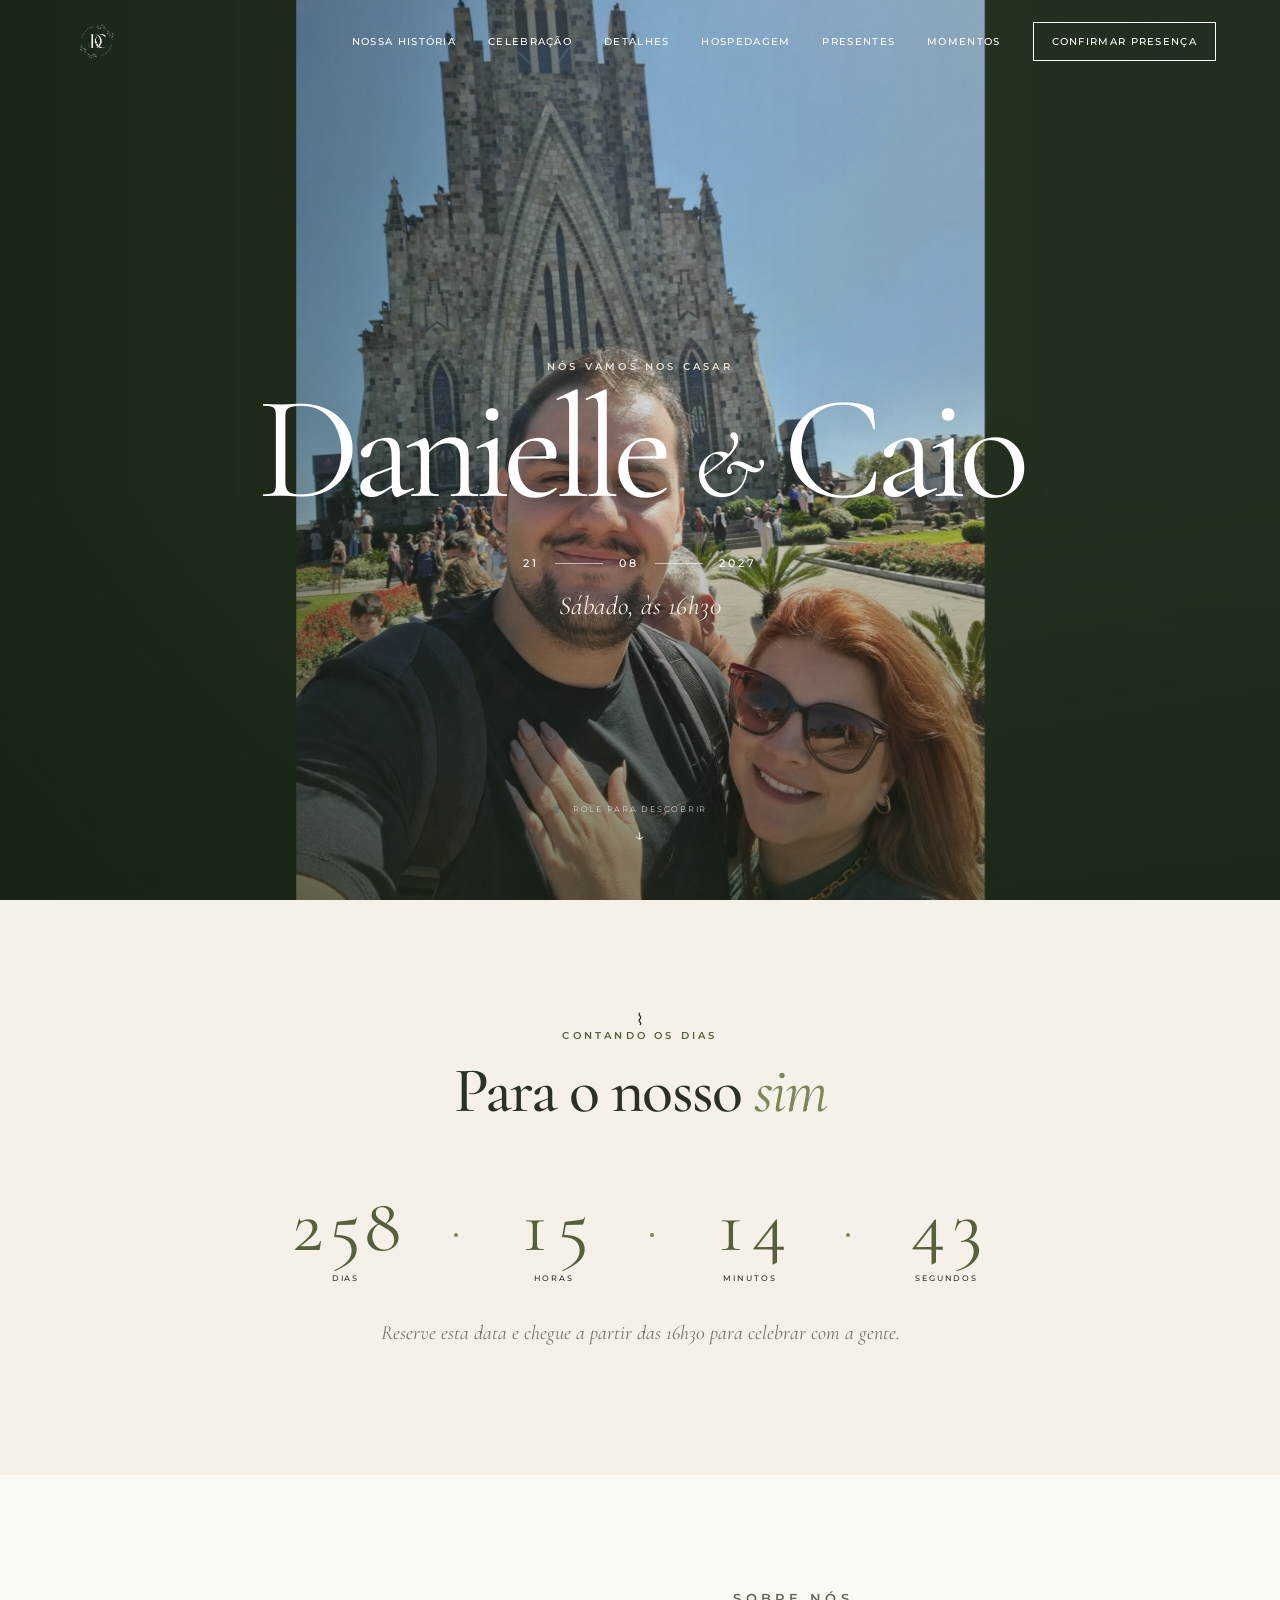
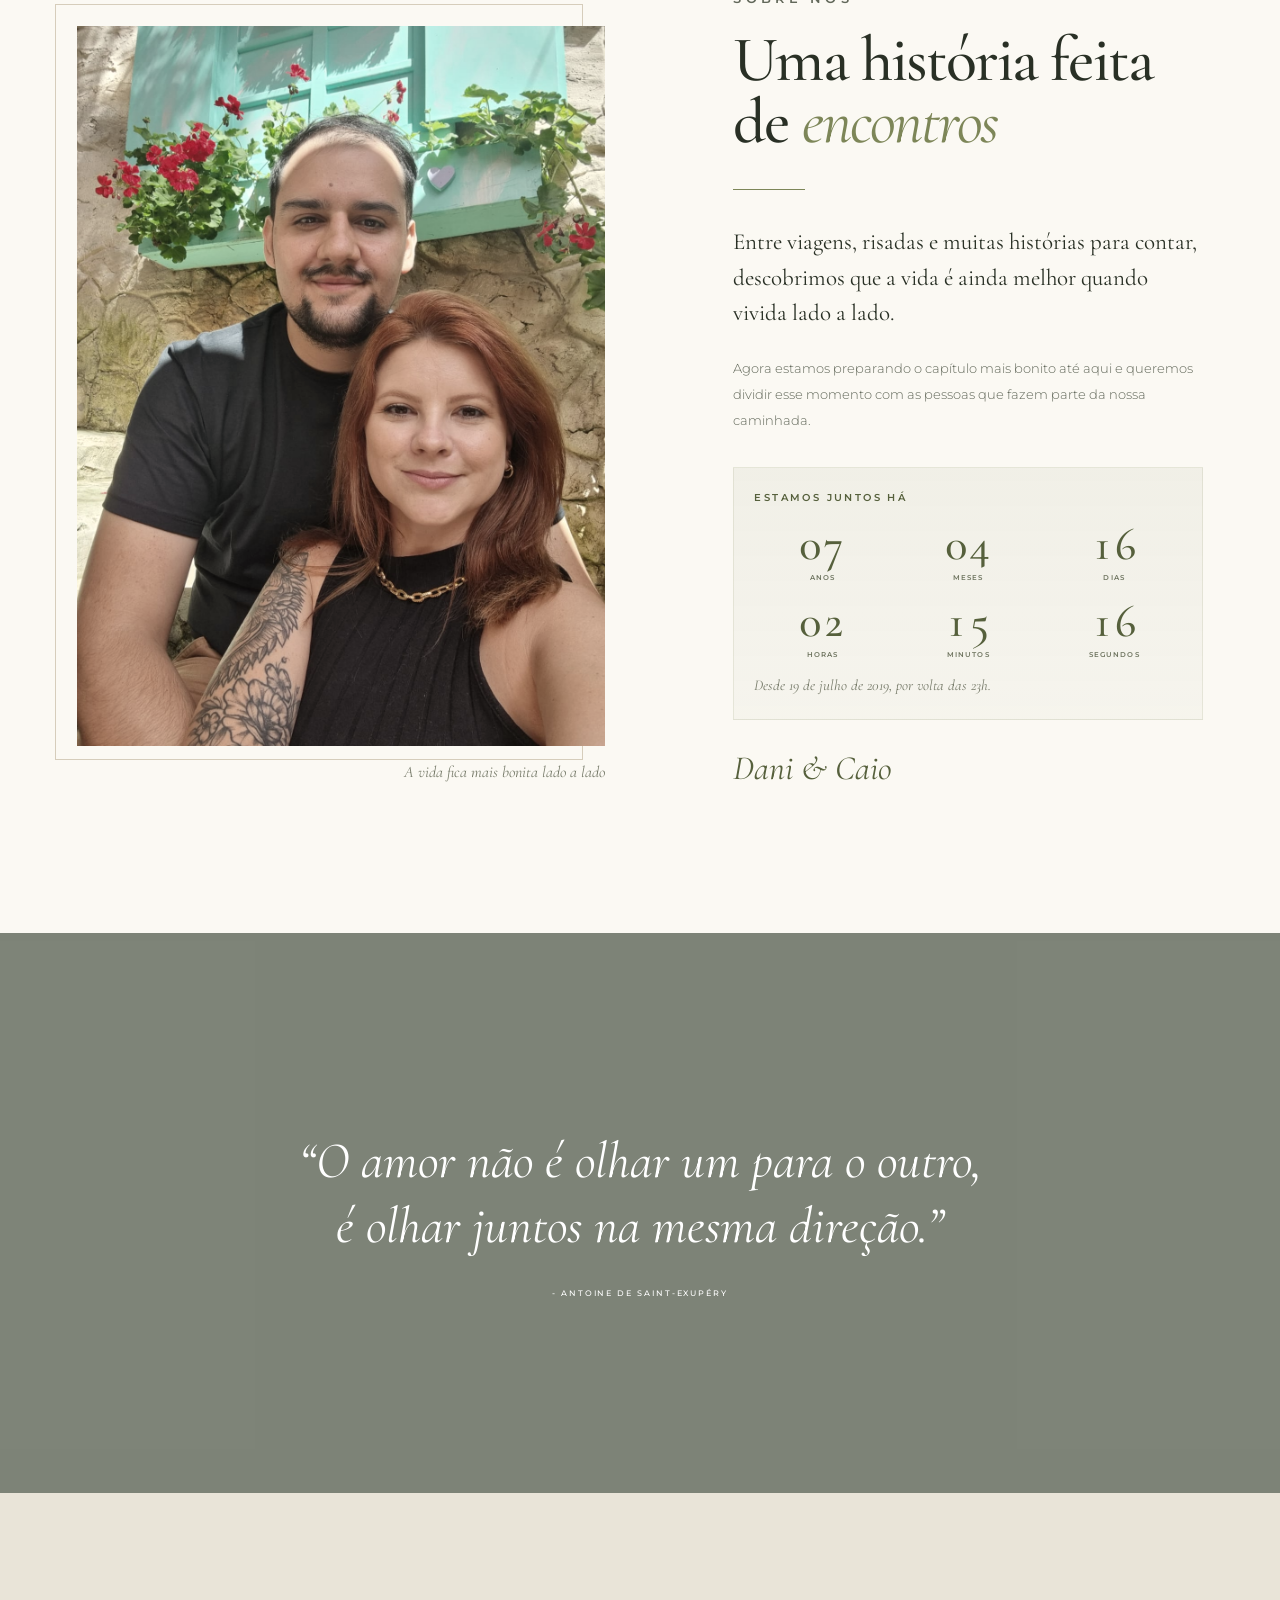
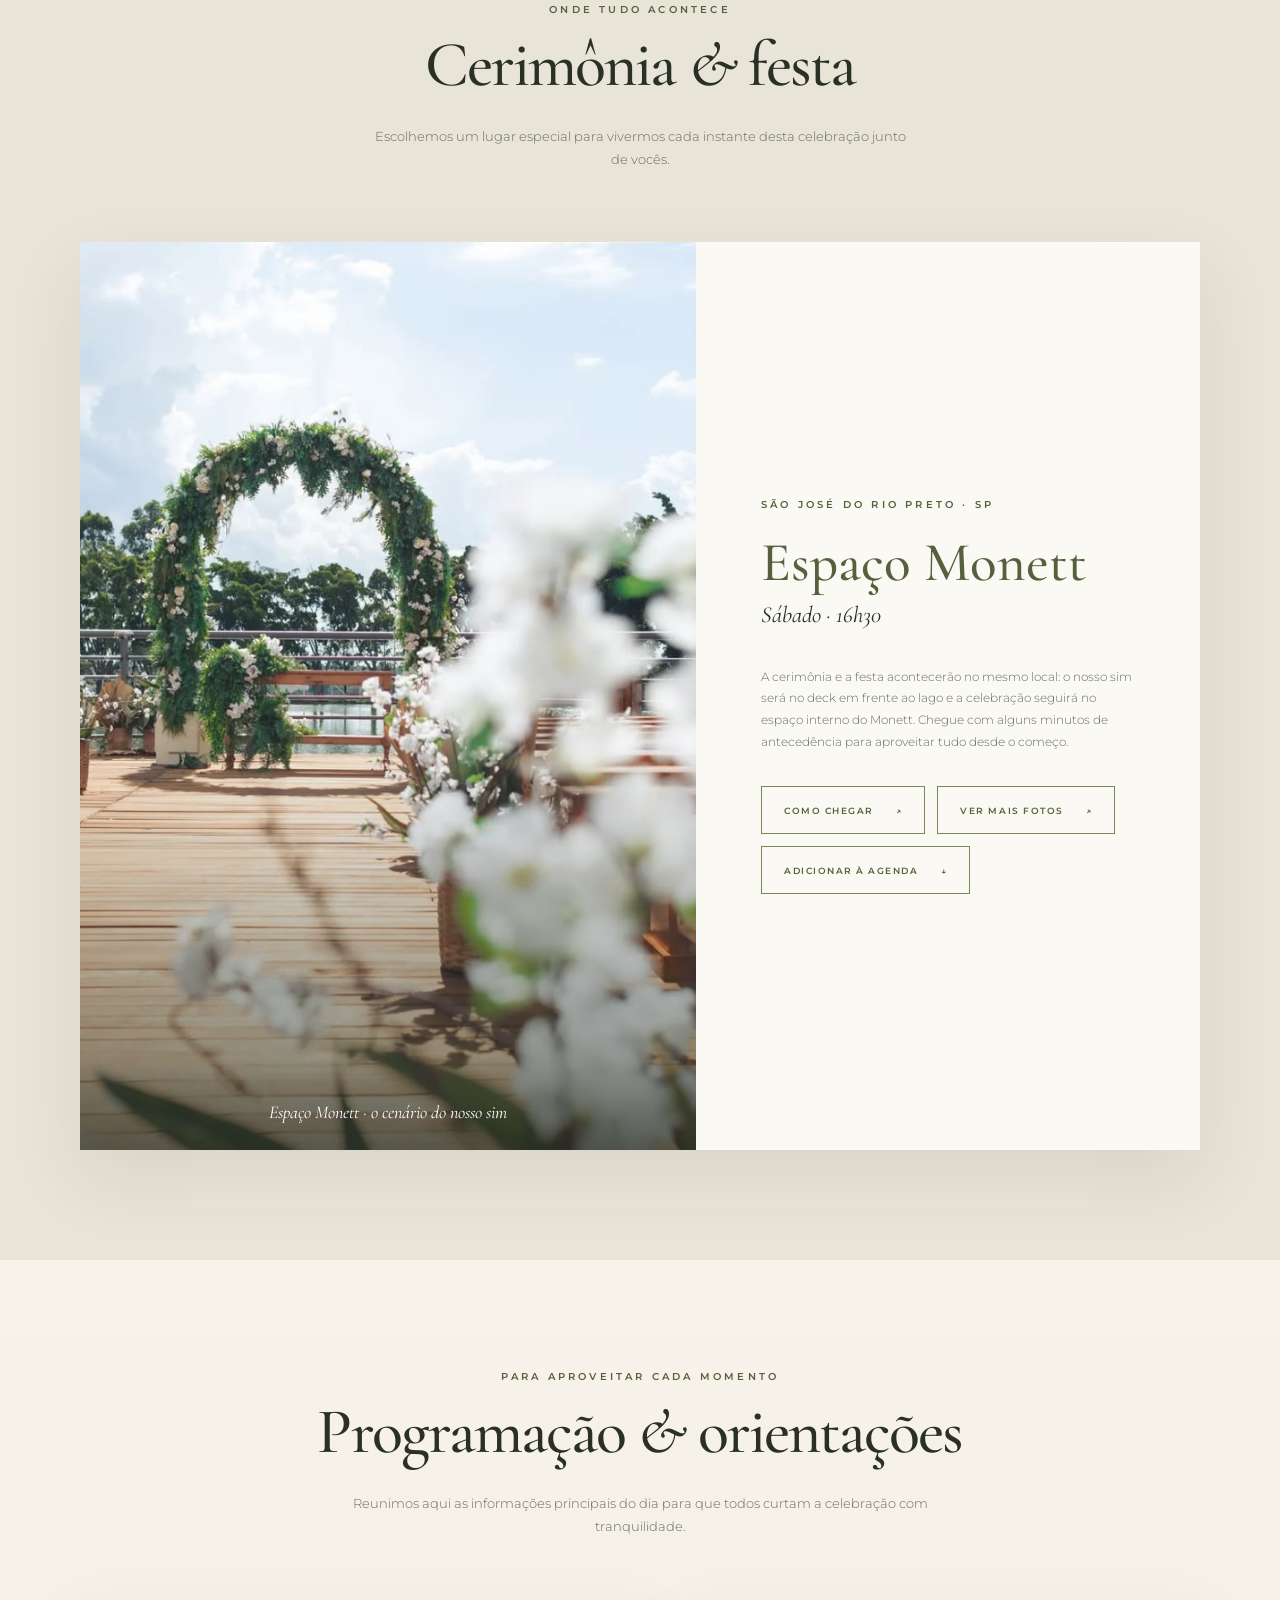
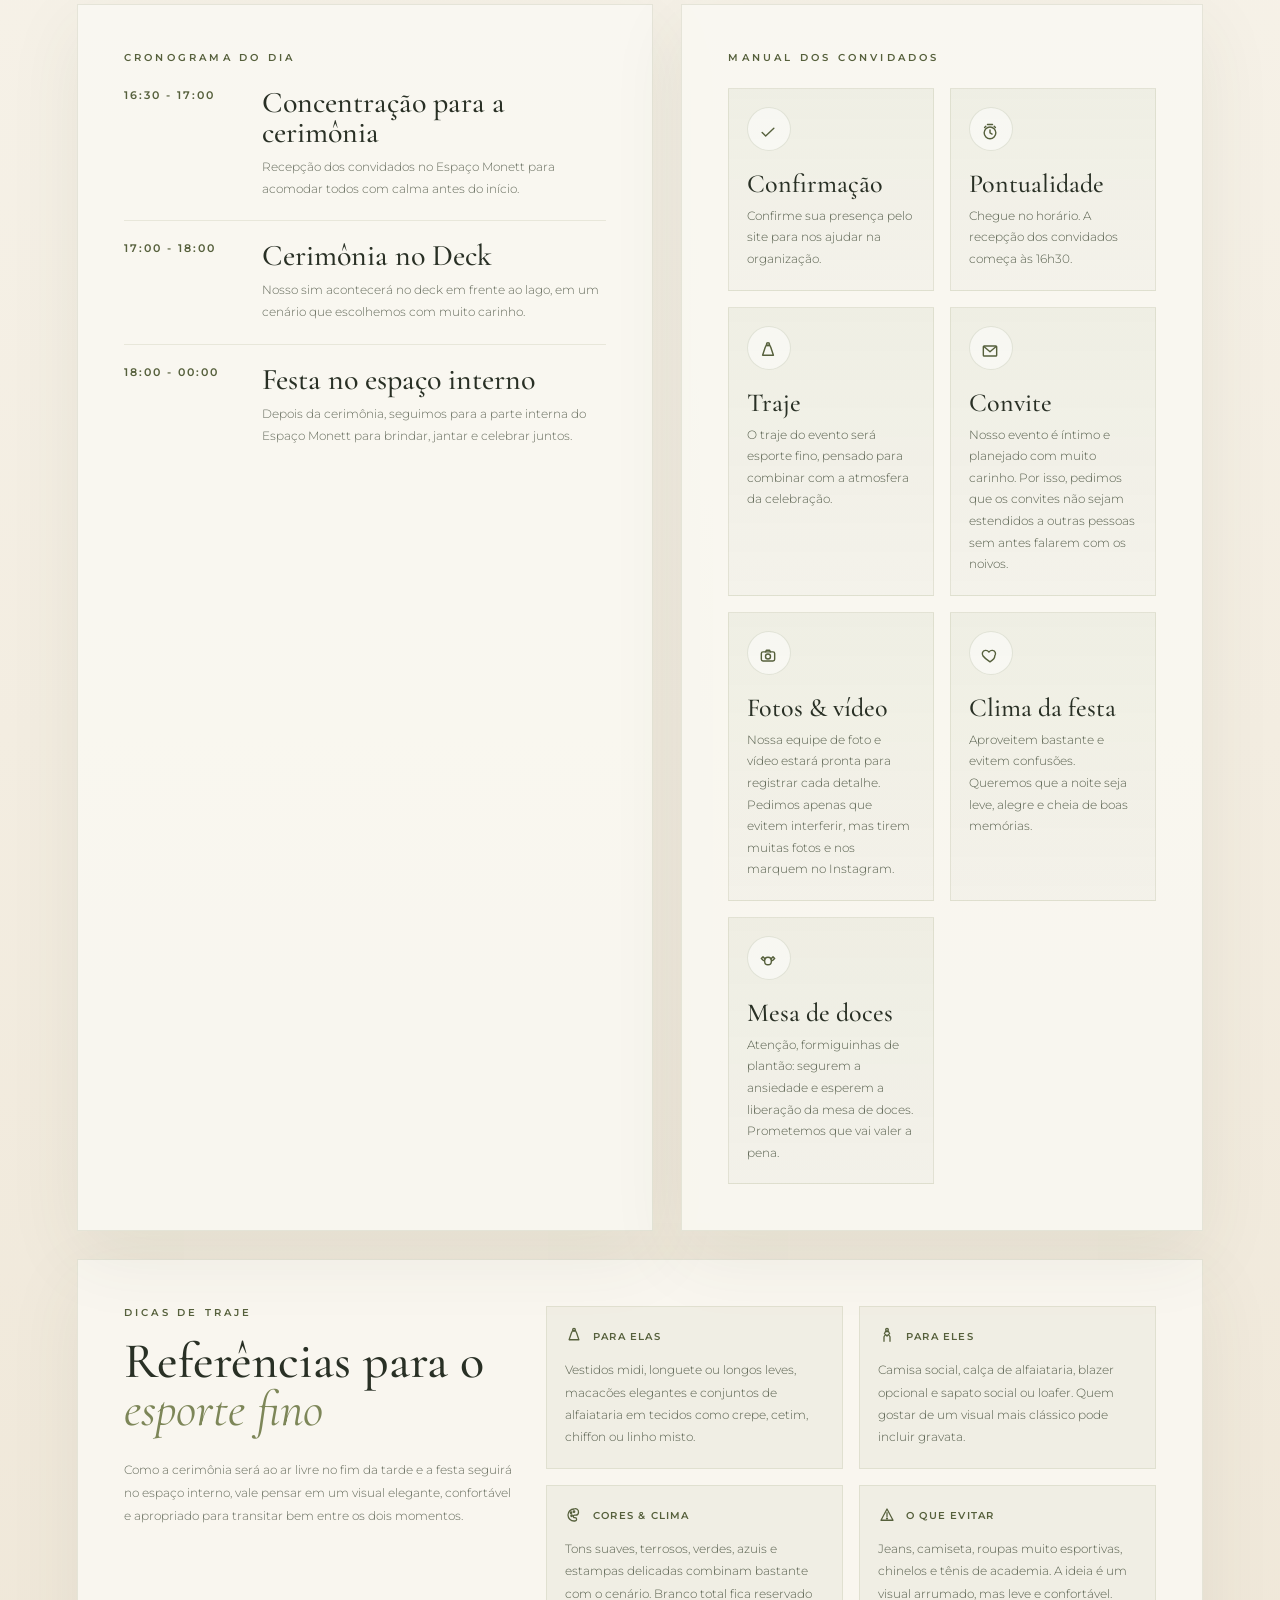
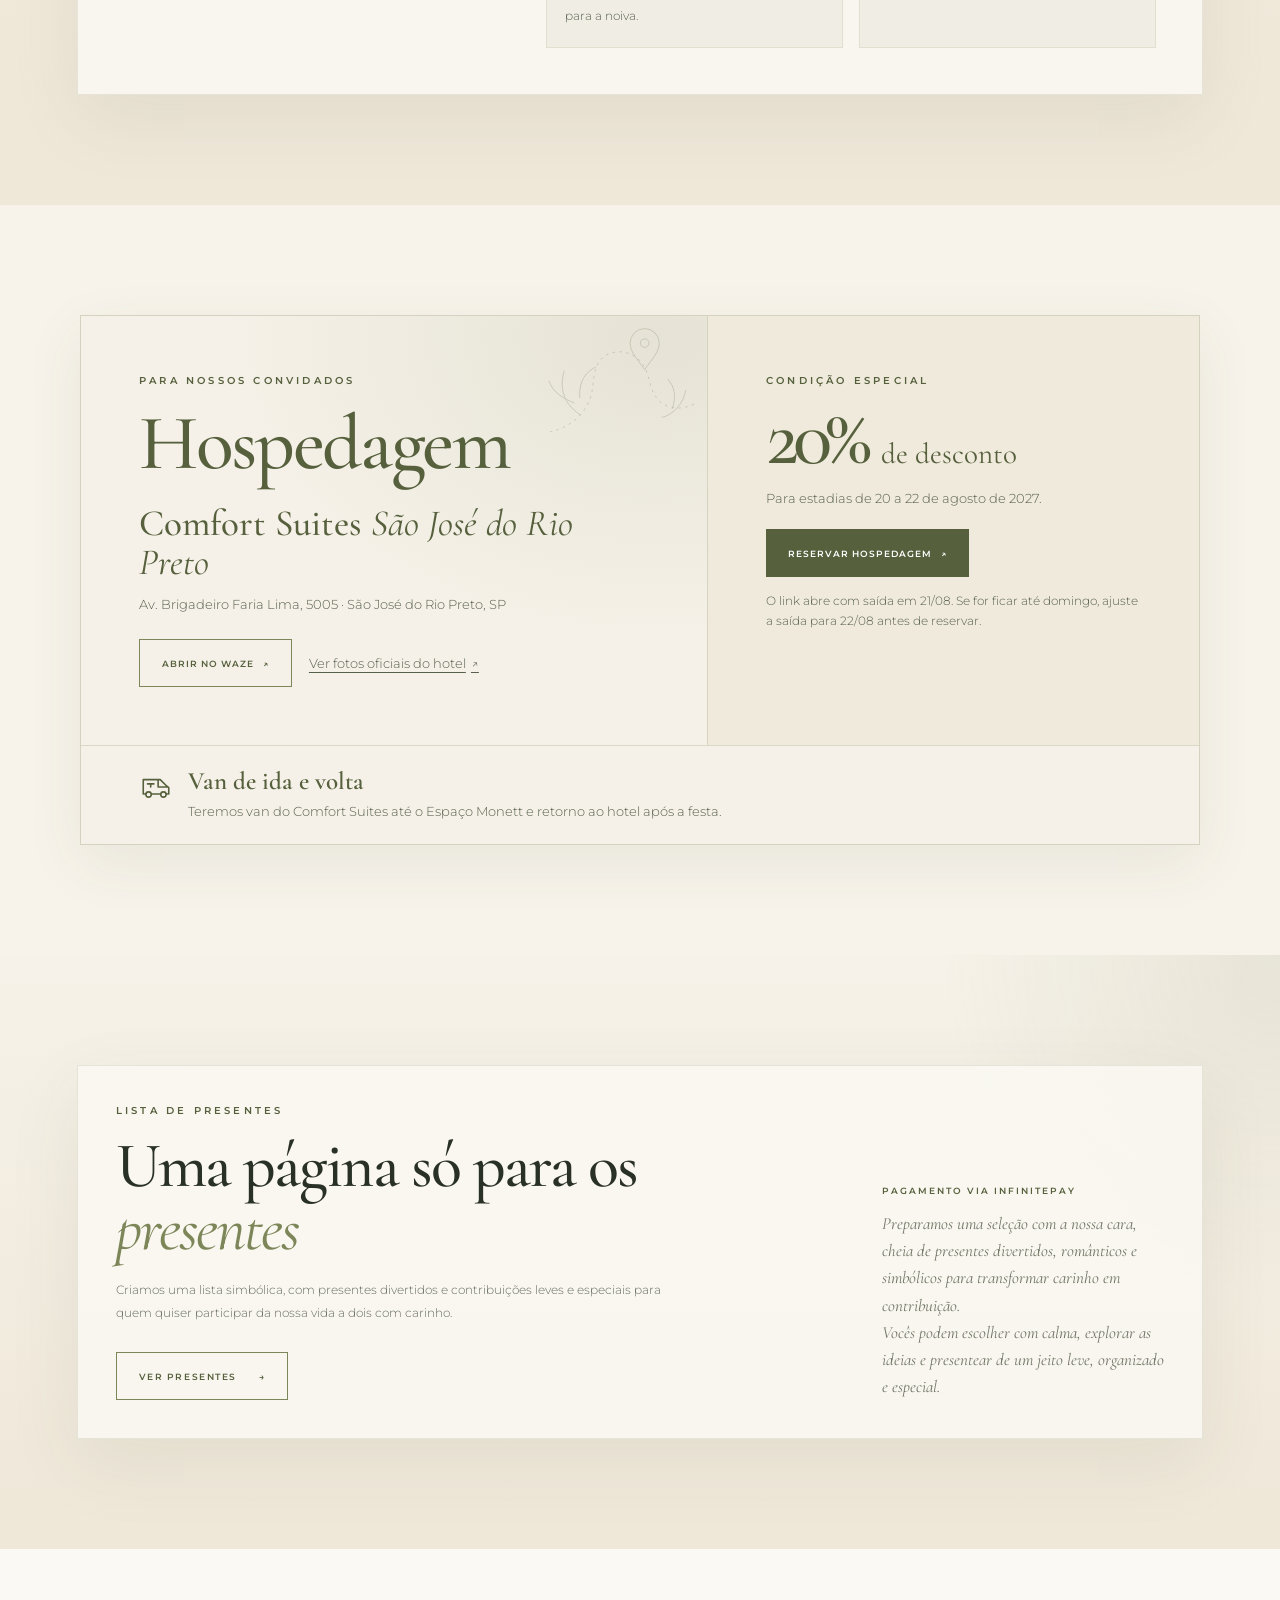
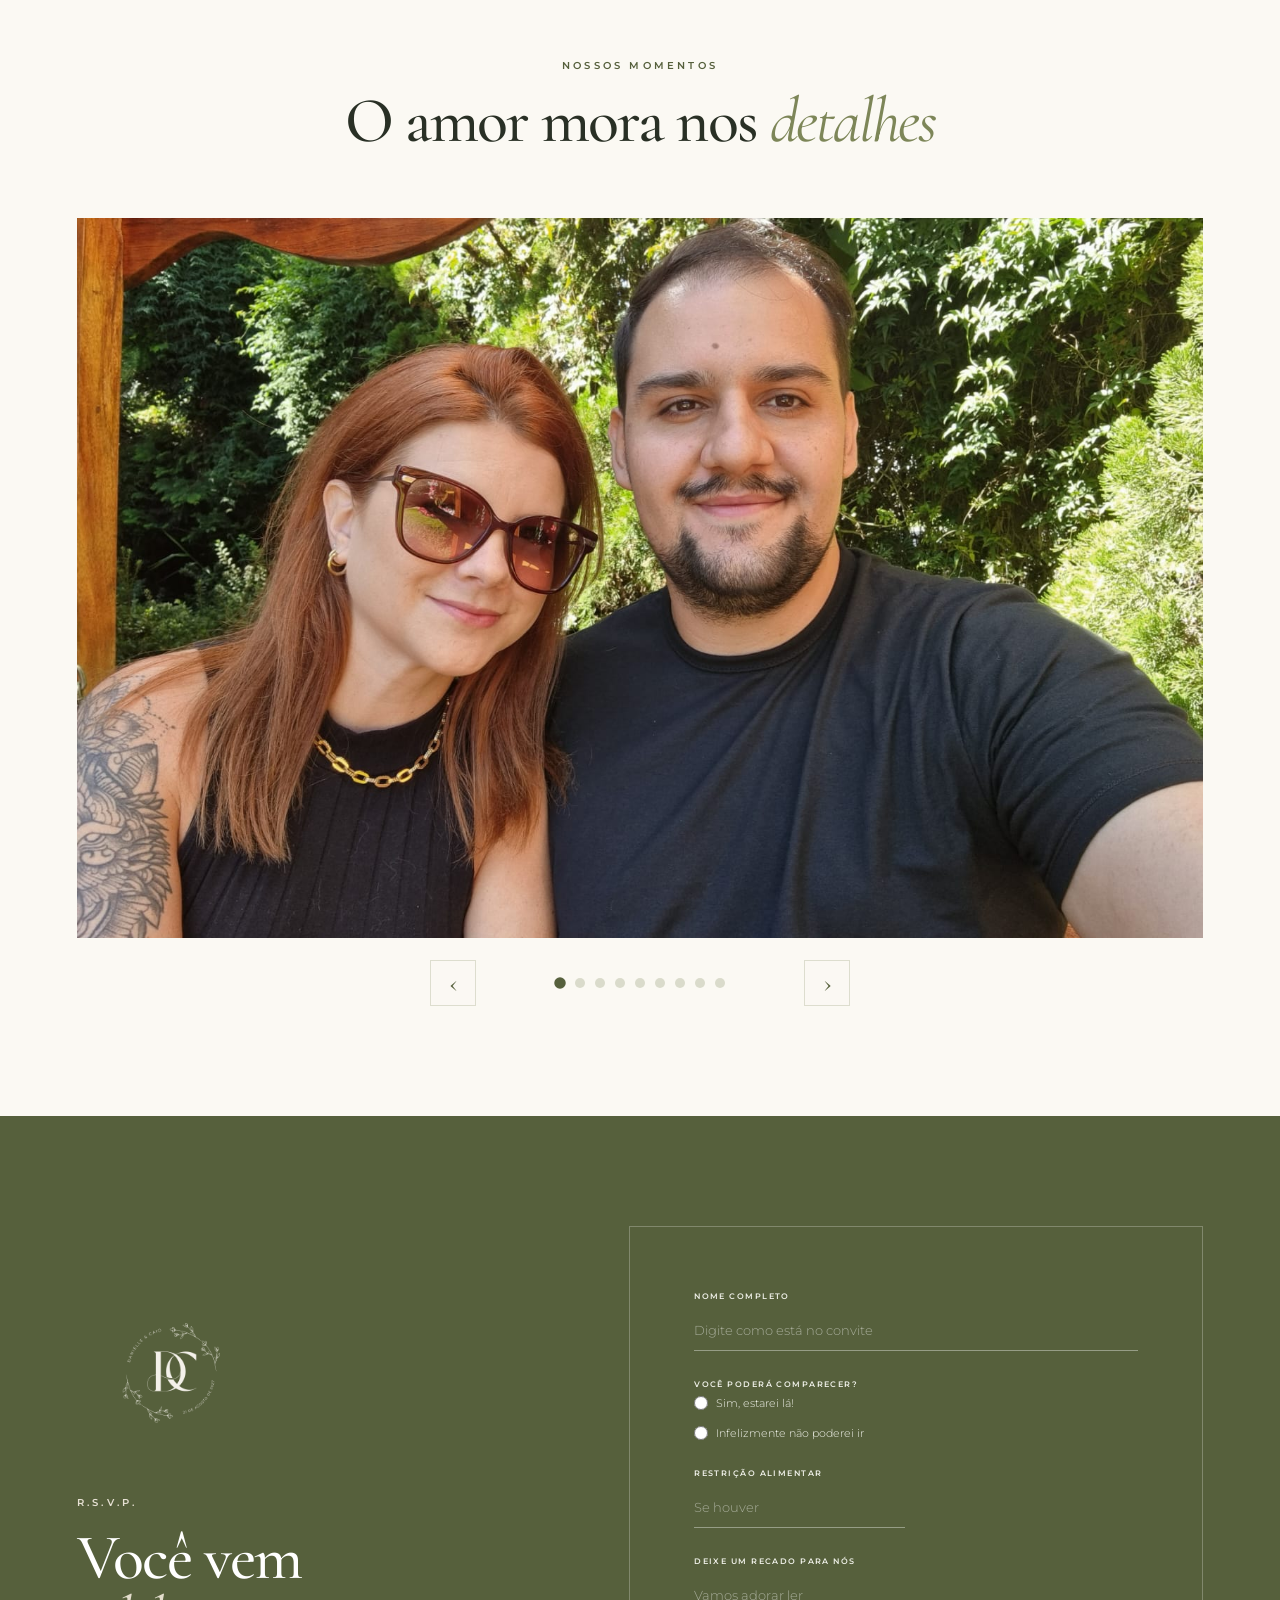
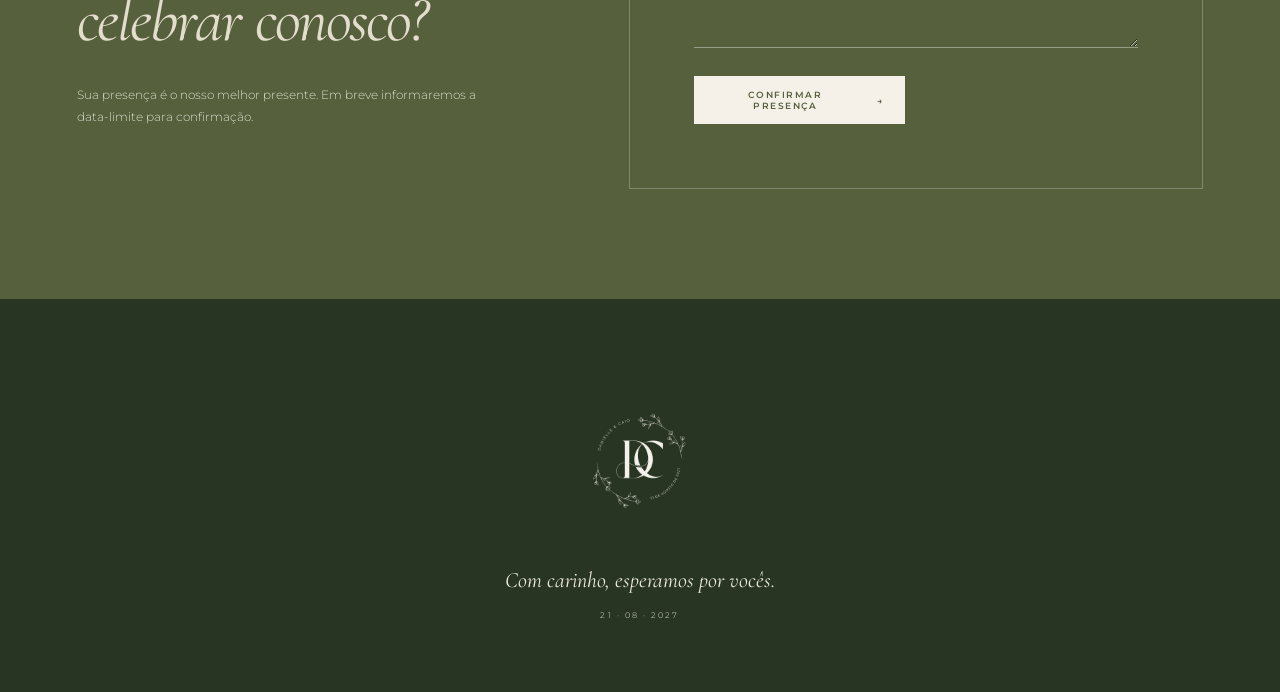
==== commit d7679553: "Adiciona van e rotas à hospedagem" ====
--- a/index.html
+++ b/index.html
@@ -9,7 +9,7 @@
   <link rel="preconnect" href="https://fonts.googleapis.com">
   <link rel="preconnect" href="https://fonts.gstatic.com" crossorigin>
   <link href="https://fonts.googleapis.com/css2?family=Cormorant+Garamond:ital,wght@0,400;0,500;0,600;1,400&family=Montserrat:wght@300;400;500;600&display=swap" rel="stylesheet">
-  <link rel="stylesheet" href="styles.css?v=20261121-hospedagem">
+  <link rel="stylesheet" href="styles.css?v=20261121-hospedagem-van">
   <!-- Google tag (gtag.js) -->
   <script async src="https://www.googletagmanager.com/gtag/js?id=AW-686108061"></script>
   <script>
@@ -254,16 +254,37 @@
     <section class="lodging section-pad" id="hospedagem" aria-labelledby="lodgingTitle">
       <div class="lodging-card">
         <div class="lodging-copy">
+          <svg class="lodging-ornament" viewBox="0 0 180 124" aria-hidden="true" fill="none" stroke="currentColor" stroke-width="1">
+            <path d="M9 124c23-5 43-21 49-45 3-14 1-36 17-45 15-8 33-3 43 11s6 38 27 48c12 5 25 3 35-3" stroke-dasharray="3 5"/>
+            <path d="M120 51c-10-14-17-21-17-31a17 17 0 1134 0c0 10-7 17-17 31Z"/><circle cx="120" cy="20" r="5"/>
+            <path d="M45 104C25 91 20 73 26 52m12 38C25 85 13 78 8 64m36 20c-1-21 8-31 19-36m77 59c15-4 26-18 28-32m-16 22c6-16 2-27-5-35"/>
+          </svg>
           <p class="eyebrow">Para nossos convidados</p>
           <h2 id="lodgingTitle">Hospedagem</h2>
-          <p>Para quem vem de fora ou quer aproveitar a festa com calma, conseguimos uma condição especial no <strong>Comfort Suites São José do Rio Preto</strong>.</p>
+          <p class="lodging-hotel">Comfort Suites <em>São José do Rio Preto</em></p>
           <p class="lodging-address">Av. Brigadeiro Faria Lima, 5005 · São José do Rio Preto, SP</p>
+          <div class="lodging-links">
+            <a class="button outline lodging-secondary" href="https://www.waze.com/ul?q=Comfort%20Suites%20S%C3%A3o%20Jos%C3%A9%20do%20Rio%20Preto%2C%20Avenida%20Brigadeiro%20Faria%20Lima%2C%205005%2C%20S%C3%A3o%20Jos%C3%A9%20do%20Rio%20Preto%2C%20SP&amp;navigate=yes" target="_blank" rel="noopener noreferrer">Abrir no Waze <span aria-hidden="true">↗</span></a>
+            <a class="lodging-photo-link" href="https://www.letsatlantica.com.br/hotel/comfort-suites-sao-jose-do-rio-preto" target="_blank" rel="noopener noreferrer">Ver fotos oficiais do hotel <span aria-hidden="true">↗</span></a>
+          </div>
         </div>
         <div class="lodging-booking">
-          <p class="lodging-discount"><strong>20%</strong> de desconto para estadias de 20 a 22 de agosto de 2027.</p>
-          <p>Reserve pelo link exclusivo do casamento. O link abre com saída em 21/08. Se for ficar até domingo, ajuste a saída para 22/08 antes de reservar.</p>
-          <a class="button outline" href="https://atlantica.letsbook.com.br/reserva/link-publico?r=747e3f5759e04022ad2e8b45e415aed0&amp;p=CAIOEDANIELLE" target="_blank" rel="noopener noreferrer">Reservar hospedagem <span aria-hidden="true">↗</span></a>
-        </div>
+          <p class="eyebrow">Condição especial</p>
+          <p class="lodging-discount"><strong>20%</strong> de desconto</p>
+          <p class="lodging-dates">Para estadias de 20 a 22 de agosto de 2027.</p>
+          <a class="button lodging-reserve" href="https://atlantica.letsbook.com.br/reserva/link-publico?r=747e3f5759e04022ad2e8b45e415aed0&amp;p=CAIOEDANIELLE" target="_blank" rel="noopener noreferrer">Reservar hospedagem <span aria-hidden="true">↗</span></a>
+          <p class="lodging-booking-note">O link abre com saída em 21/08. Se for ficar até domingo, ajuste a saída para 22/08 antes de reservar.</p>
+        </div>
+        <aside class="lodging-transfer" aria-labelledby="lodgingTransferTitle">
+          <svg class="lodging-van-icon" viewBox="0 0 32 32" aria-hidden="true" fill="none" stroke="currentColor" stroke-width="1.5" stroke-linecap="round" stroke-linejoin="round">
+            <path d="M4 10h16l6 6 2 1.5v6H4zM18 10v7h9M8 14h6m-3 0v3"/>
+            <circle cx="9" cy="24" r="2.5" fill="var(--cream)"/><circle cx="23" cy="24" r="2.5" fill="var(--cream)"/>
+          </svg>
+          <div>
+            <h3 id="lodgingTransferTitle">Van de ida e volta</h3>
+            <p>Teremos van do Comfort Suites até o Espaço Monett e retorno ao hotel após a festa.</p>
+          </div>
+        </aside>
       </div>
     </section>
 
--- a/styles.css
+++ b/styles.css
@@ -1113,36 +1113,49 @@
 .lodging { background: #f7f3ea; scroll-margin-top: 66px; }
 .lodging-card {
   display: grid;
-  grid-template-columns: minmax(0, 1.1fr) minmax(0, .9fr);
-  align-items: center;
-  gap: clamp(22px, 6vw, 88px);
+  grid-template-columns: minmax(0, 1.12fr) minmax(0, .88fr);
   max-width: 1120px;
   margin: 0 auto;
-  padding: clamp(24px, 5vw, 64px);
   color: var(--olive-dark);
   background: var(--cream);
   border: 1px solid rgba(125, 134, 88, .28);
   box-shadow: 0 18px 55px rgba(68, 74, 54, .08);
 }
-.lodging-copy > p:not(.eyebrow), .lodging-booking > p:not(.lodging-discount) {
-  max-width: 44ch;
-  margin: 18px 0 0;
+.lodging-copy, .lodging-booking { min-width: 0; padding: clamp(25px, 5vw, 58px); }
+.lodging-copy {
+  align-self: stretch;
+  position: relative;
+  isolation: isolate;
+  background: radial-gradient(ellipse at 92% 5%, rgba(125,134,88,.13), transparent 53%);
+}
+.lodging-ornament { position: absolute; z-index: -1; top: 10px; right: 11px; width: clamp(85px, 14vw, 154px); color: var(--olive-dark); opacity: .25; pointer-events: none; }
+.lodging-copy h2 { font-size: clamp(43px, 6.1vw, 78px); }
+.lodging-hotel { margin: 24px 0 0; color: var(--olive-dark); font: 500 clamp(24px, 3.6vw, 37px)/1.05 var(--serif); }
+.lodging-hotel em { font-weight: 400; }
+.lodging-address { margin: 10px 0 0; }
+.lodging-address, .lodging-photo-link, .lodging-dates, .lodging-booking-note, .lodging-transfer p {
+  max-width: 48ch;
   color: #58604e;
   font-size: 13px;
-  line-height: 1.8;
-}
-.lodging-copy .lodging-address { margin-top: 8px; font-size: 12px; }
-.lodging-booking {
-  padding-left: clamp(22px, 4vw, 50px);
-  border-left: 1px solid rgba(125, 134, 88, .3);
-}
-.lodging-discount {
-  margin: 0;
-  font: 400 clamp(21px, 3vw, 29px)/1 var(--serif);
-}
-.lodging-discount strong { font-size: clamp(48px, 7vw, 80px); font-weight: 500; }
-.lodging-booking .button { max-width: 100%; margin-top: 22px; letter-spacing: .12em; text-align: center; }
+  line-height: 1.7;
+}
+.lodging-links { display: flex; flex-wrap: wrap; align-items: center; gap: 10px 17px; margin-top: 24px; }
+.lodging-photo-link { display: inline-flex; align-items: center; gap: 5px; min-height: 44px; text-underline-offset: 4px; }
+.lodging-booking { background: #efeadc; border-left: 1px solid rgba(125, 134, 88, .22); }
+.lodging-booking .eyebrow { margin-bottom: 9px; }
+.lodging-discount { margin: 0; color: var(--olive-dark); font: 400 clamp(21px, 3vw, 29px)/1 var(--serif); }
+.lodging-discount strong { font-size: clamp(49px, 7vw, 82px); font-weight: 500; letter-spacing: -.08em; margin-right: .11em; }
+.lodging-dates { margin: 9px 0 0; }
+.lodging-booking-note { margin: 14px 0 0; font-size: 12px; }
+.lodging .button { max-width: 100%; gap: 9px; letter-spacing: .11em; text-align: center; }
+.lodging-reserve { margin-top: 20px; color: white; background: var(--olive-dark); }
+.lodging-reserve:hover { background: #323b29; }
+.lodging a:focus-visible { outline: 2px solid var(--olive-dark); outline-offset: 4px; }
+.lodging-transfer { grid-column: 1 / -1; display: flex; align-items: flex-start; gap: 15px; padding: 22px clamp(25px, 5vw, 58px); border-top: 1px solid rgba(125,134,88,.22); }
+.lodging-van-icon { width: 34px; height: 34px; flex: 0 0 34px; margin-top: 1px; }
+.lodging-transfer h3 { margin: 0; font: 600 25px/1.08 var(--serif); color: var(--olive-dark); }
+.lodging-transfer p { max-width: unset; margin: 5px 0 0; }
 @media (max-width: 760px) {
   .lodging-card { grid-template-columns: minmax(0, 1fr); }
-  .lodging-booking { padding: 22px 0 0; border-left: 0; border-top: 1px solid rgba(125, 134, 88, .3); }
-}
+  .lodging-booking { border-left: 0; border-top: 1px solid rgba(125, 134, 88, .22); }
+}
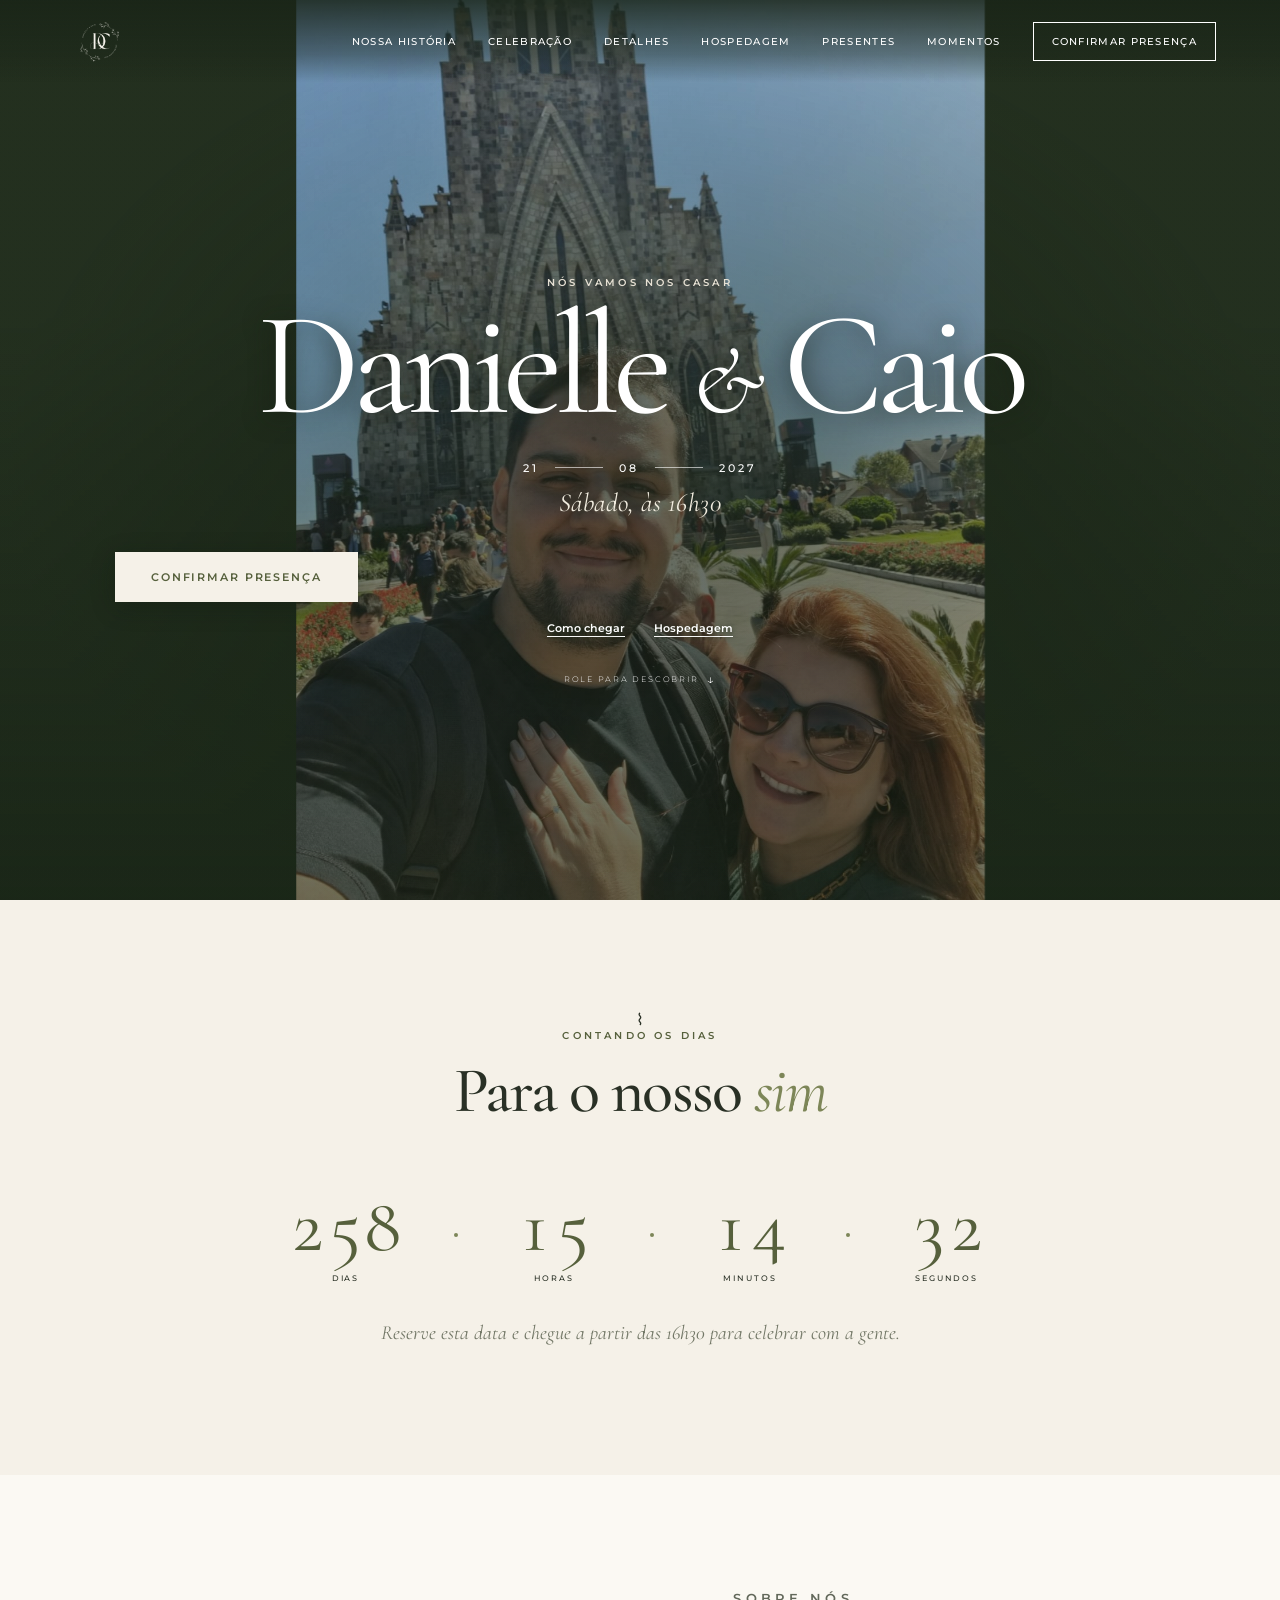
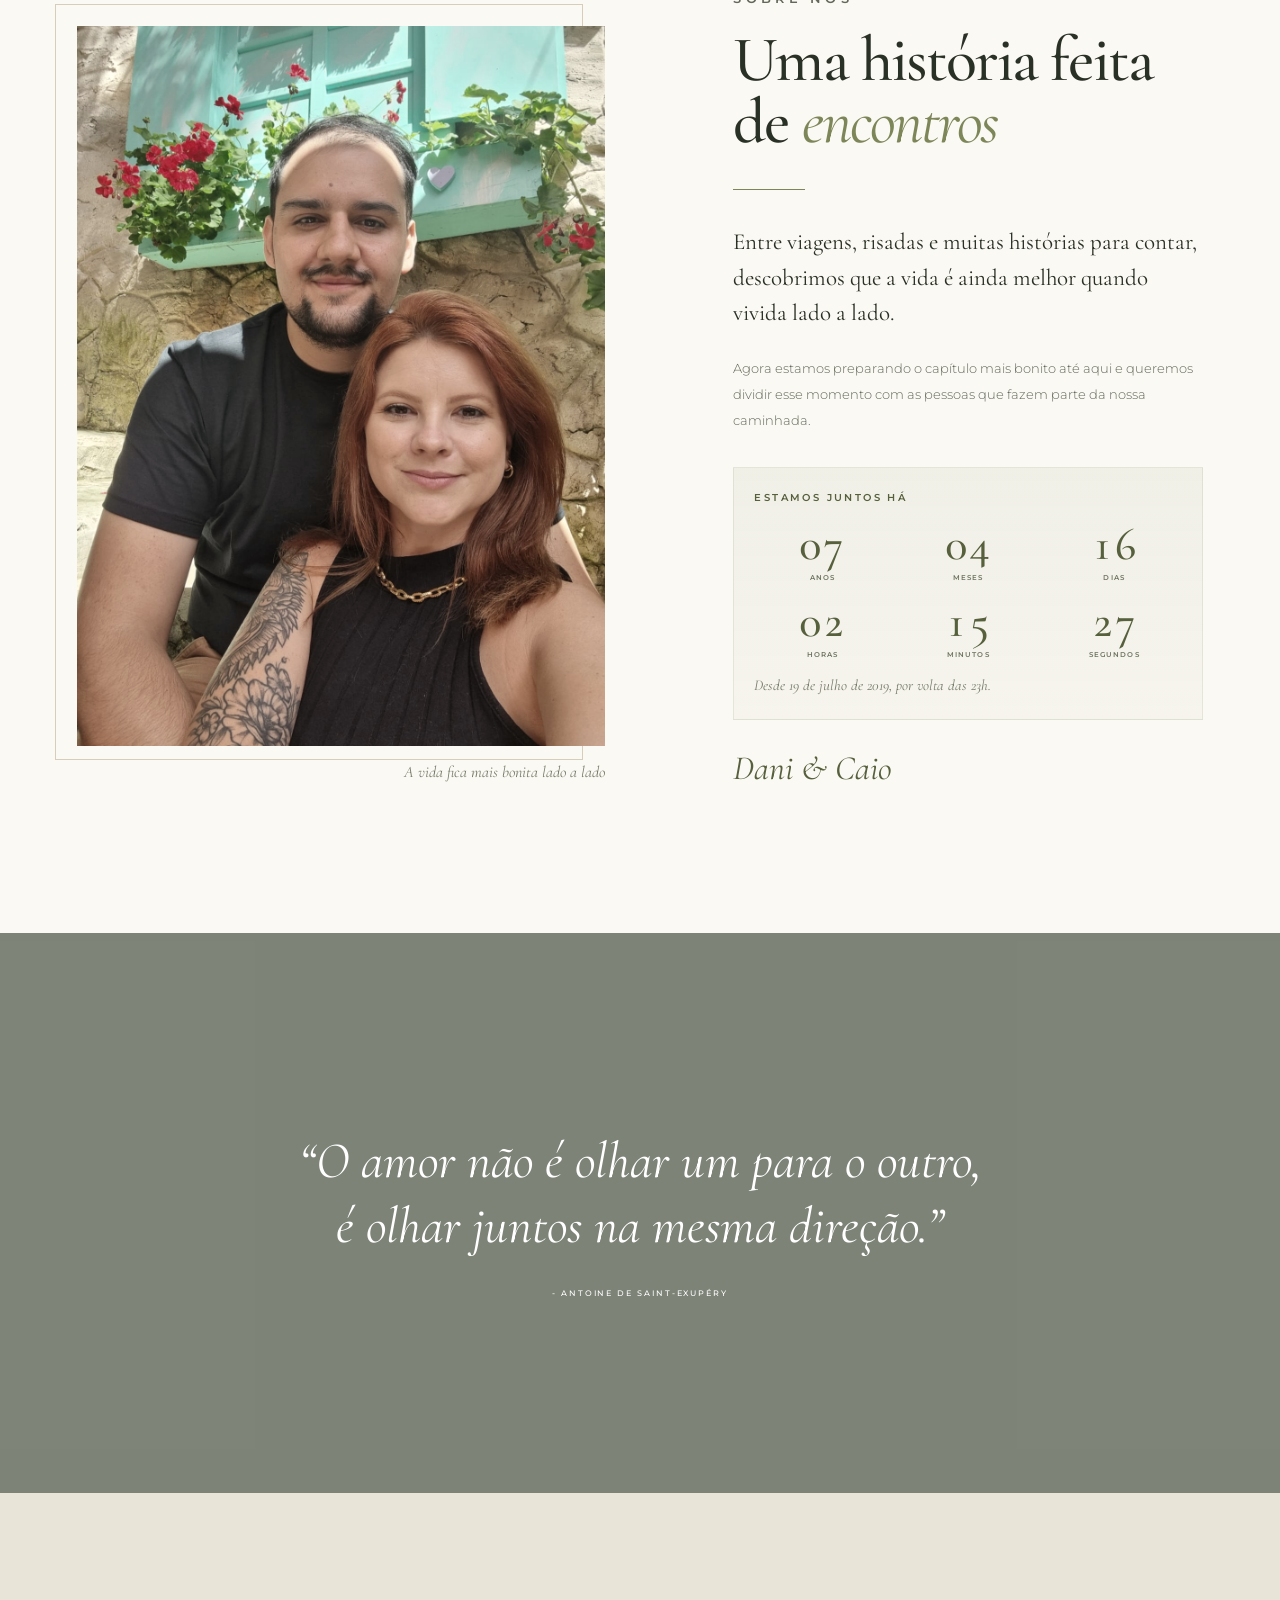
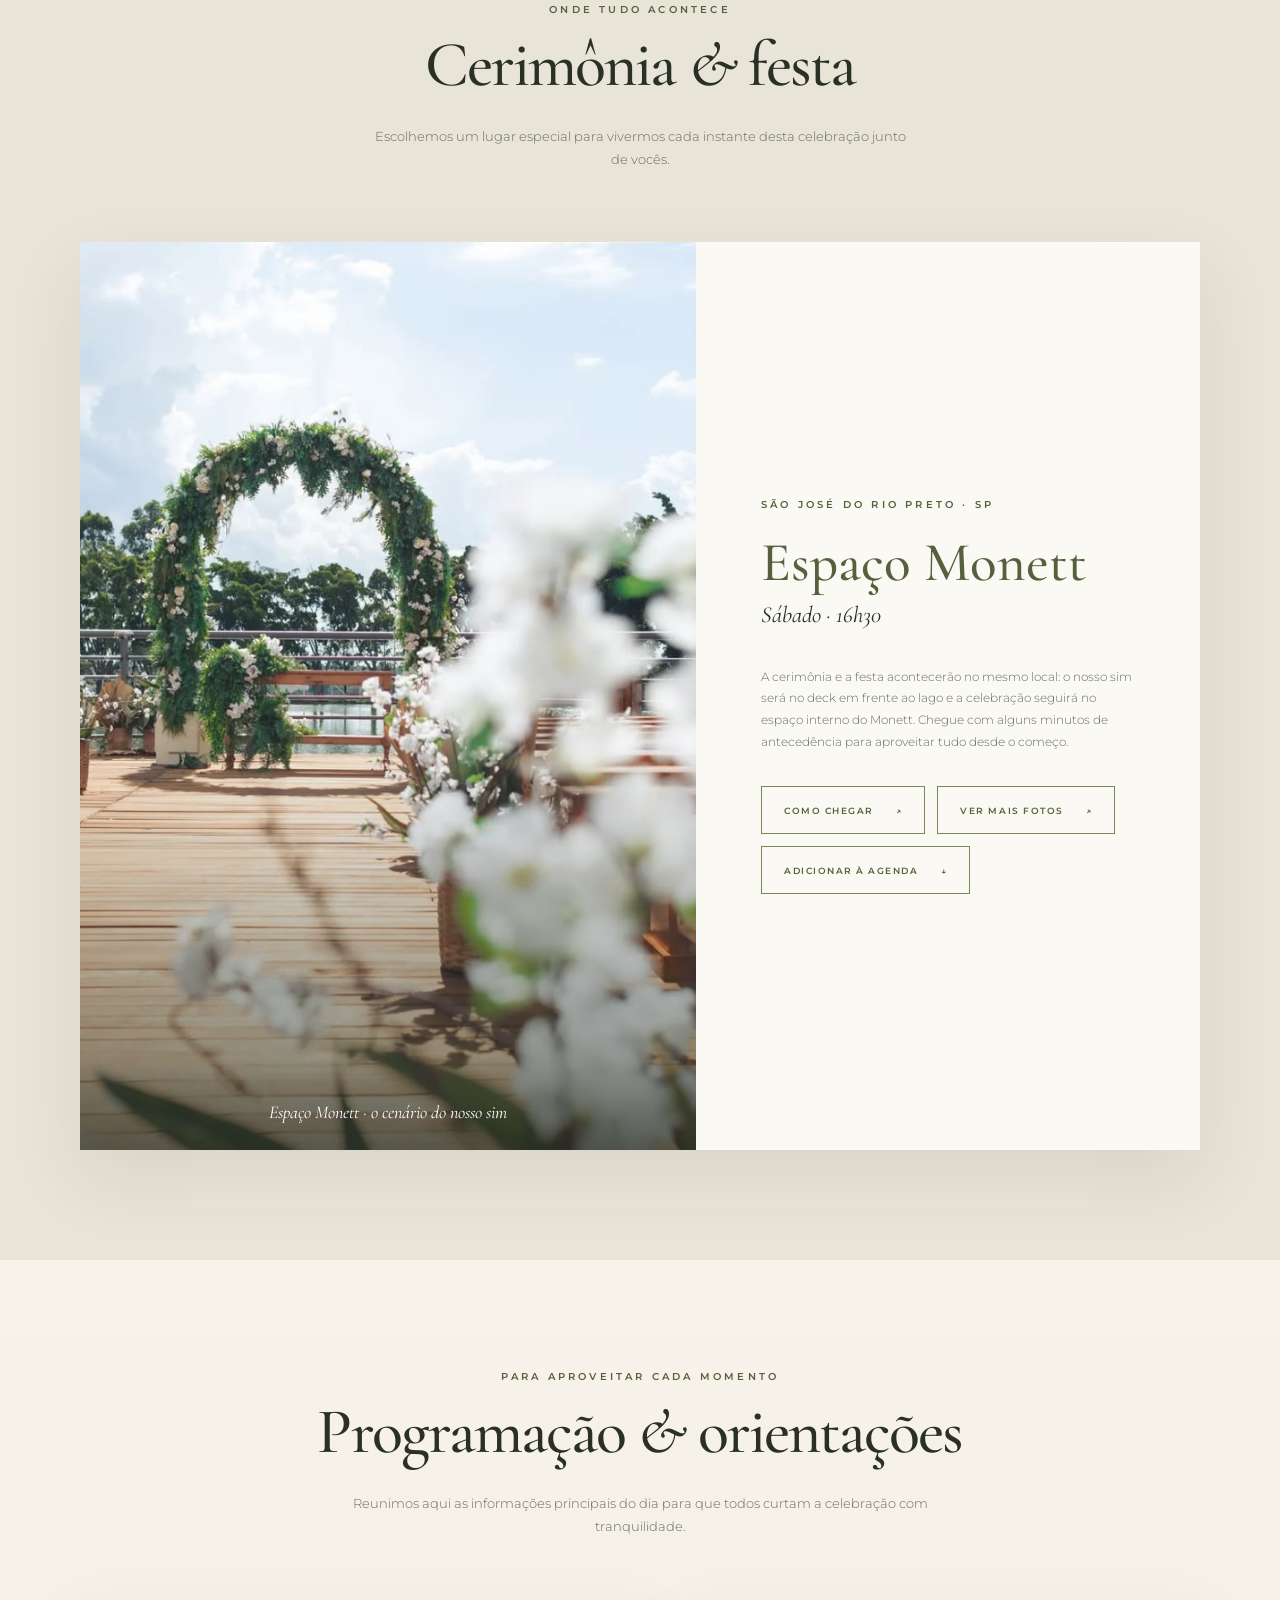
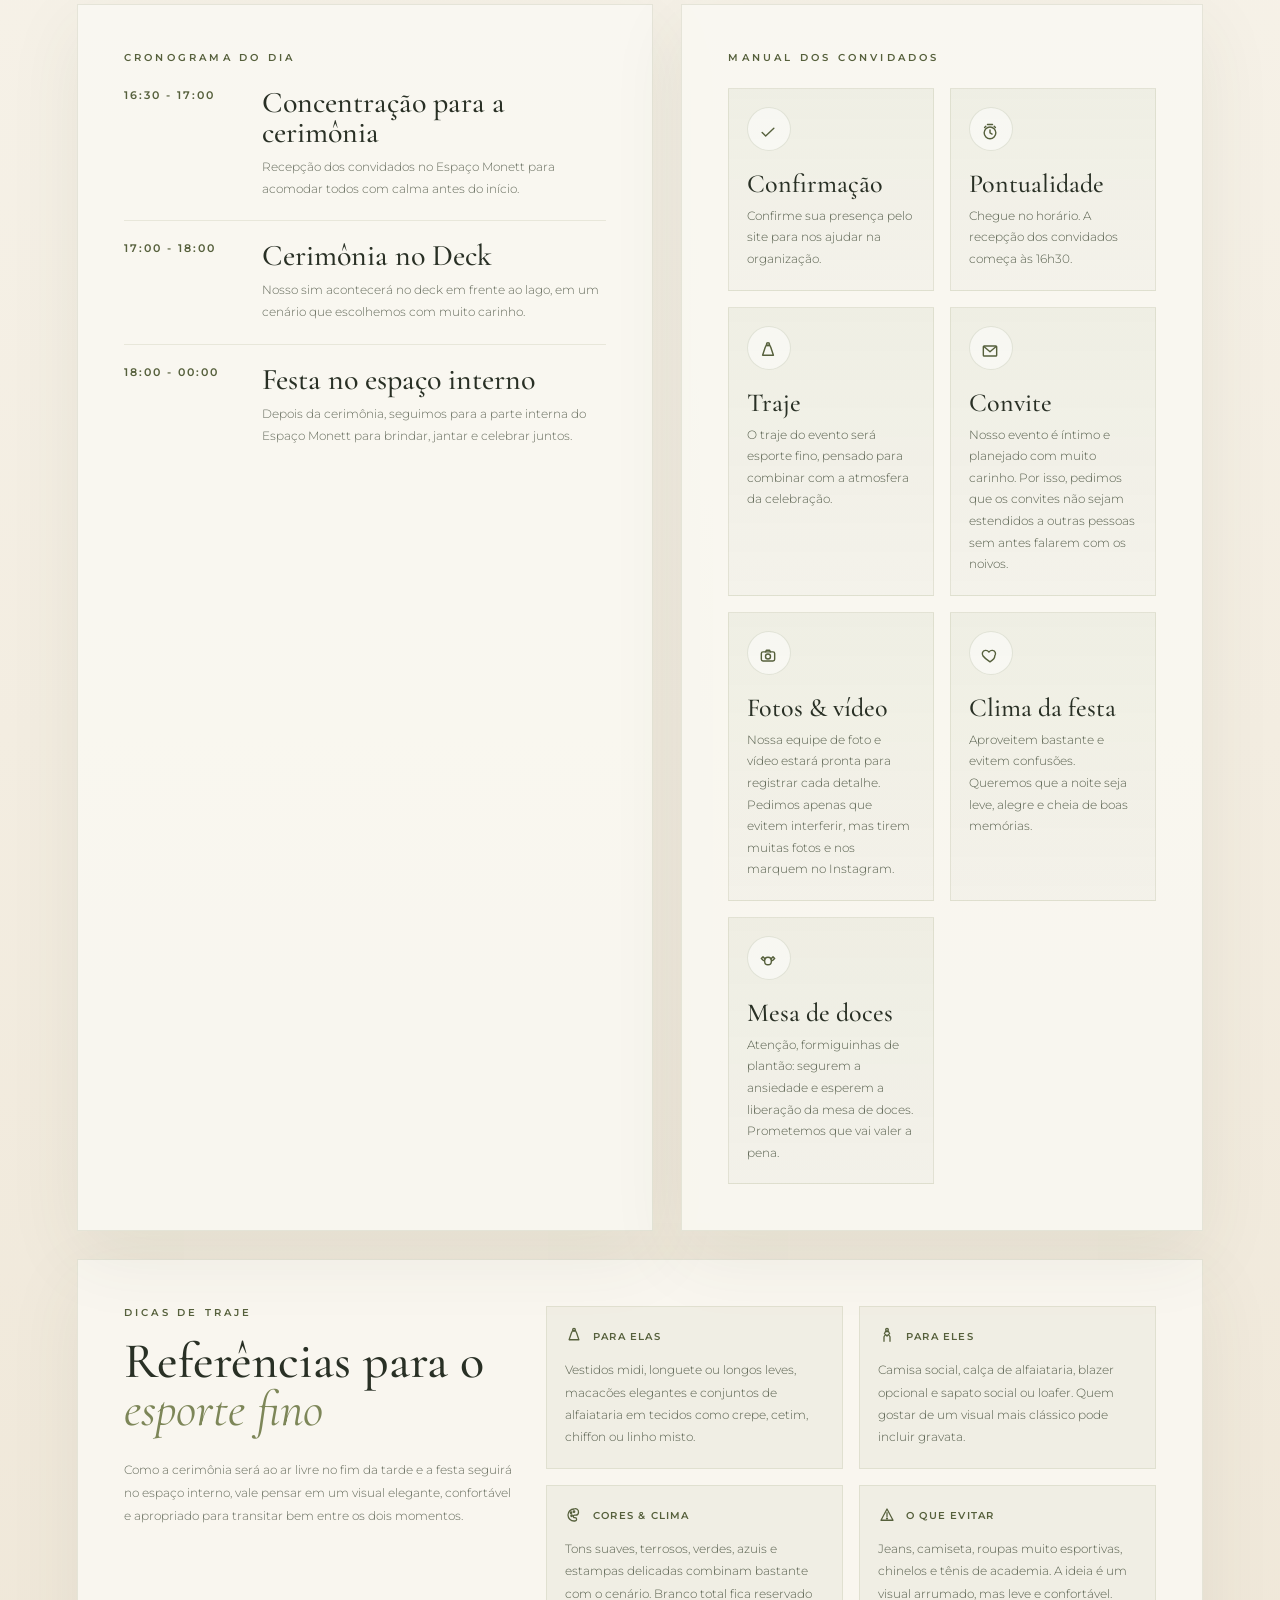
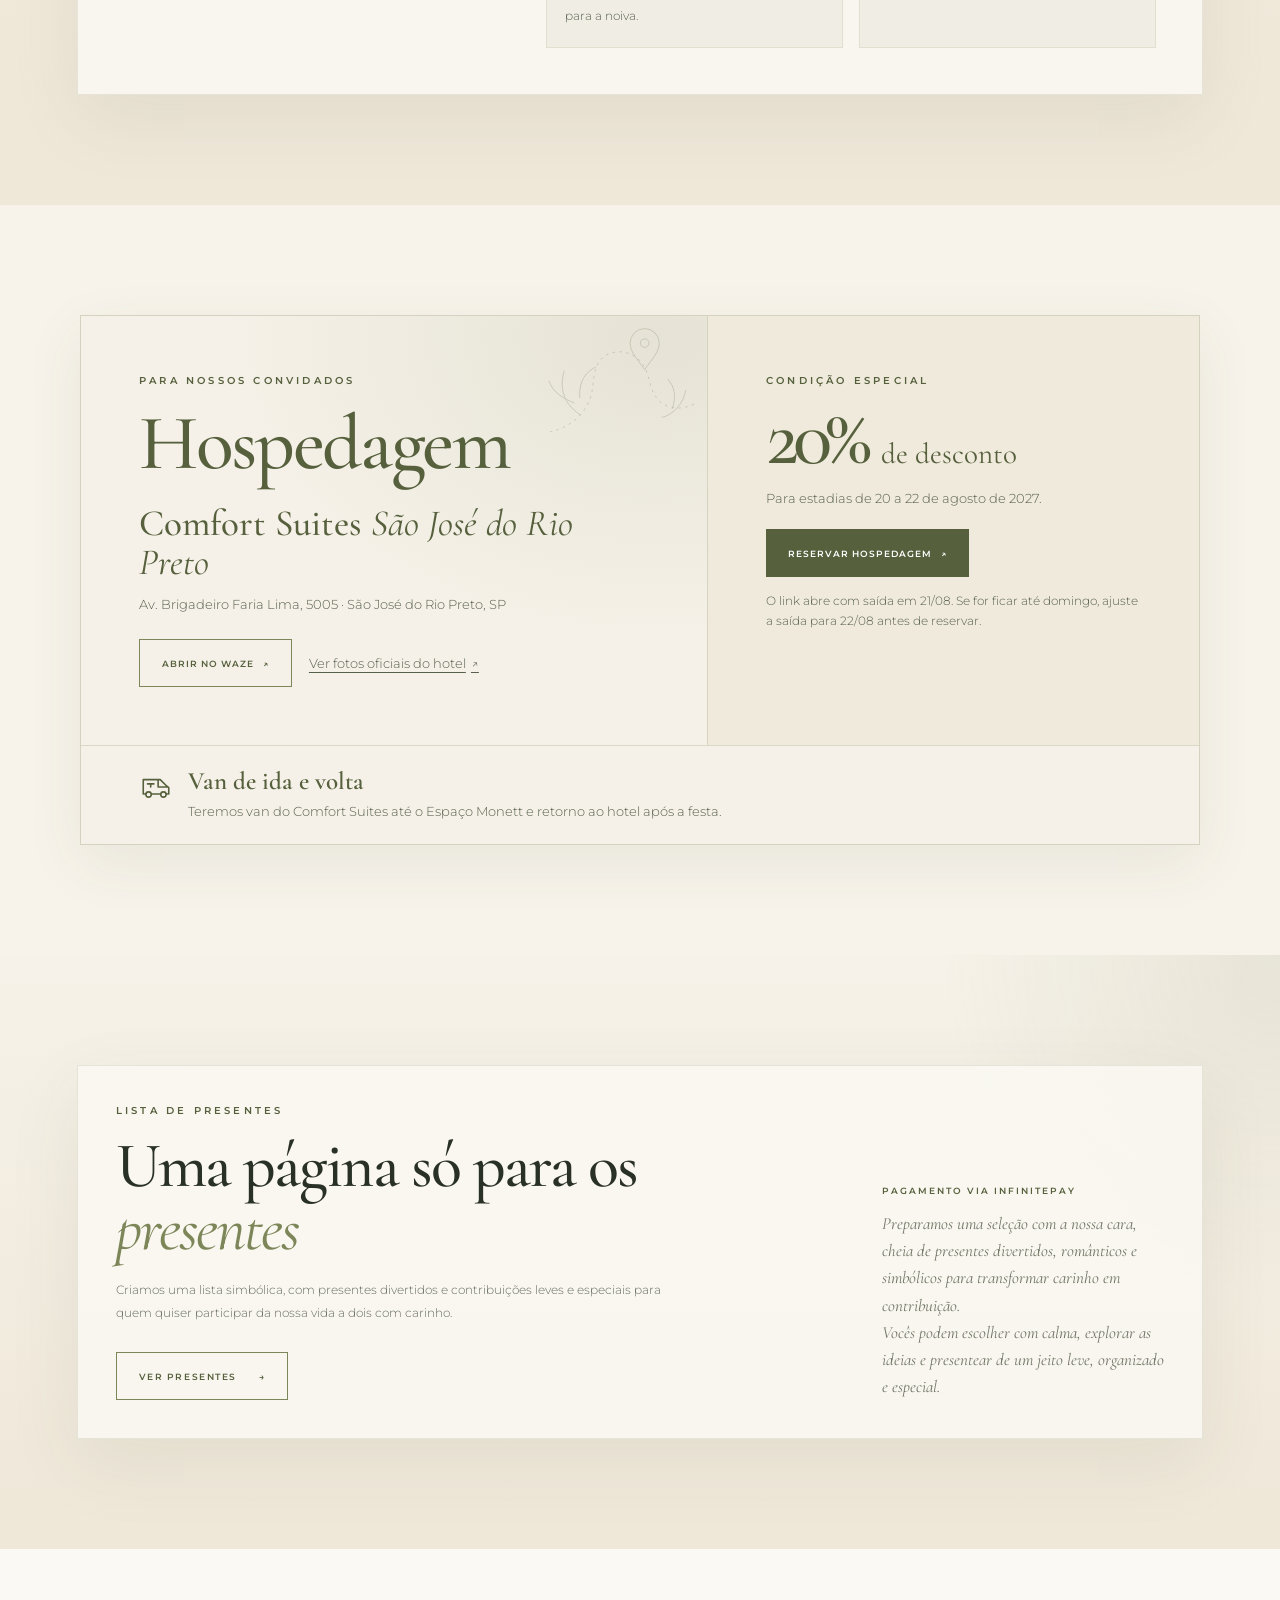
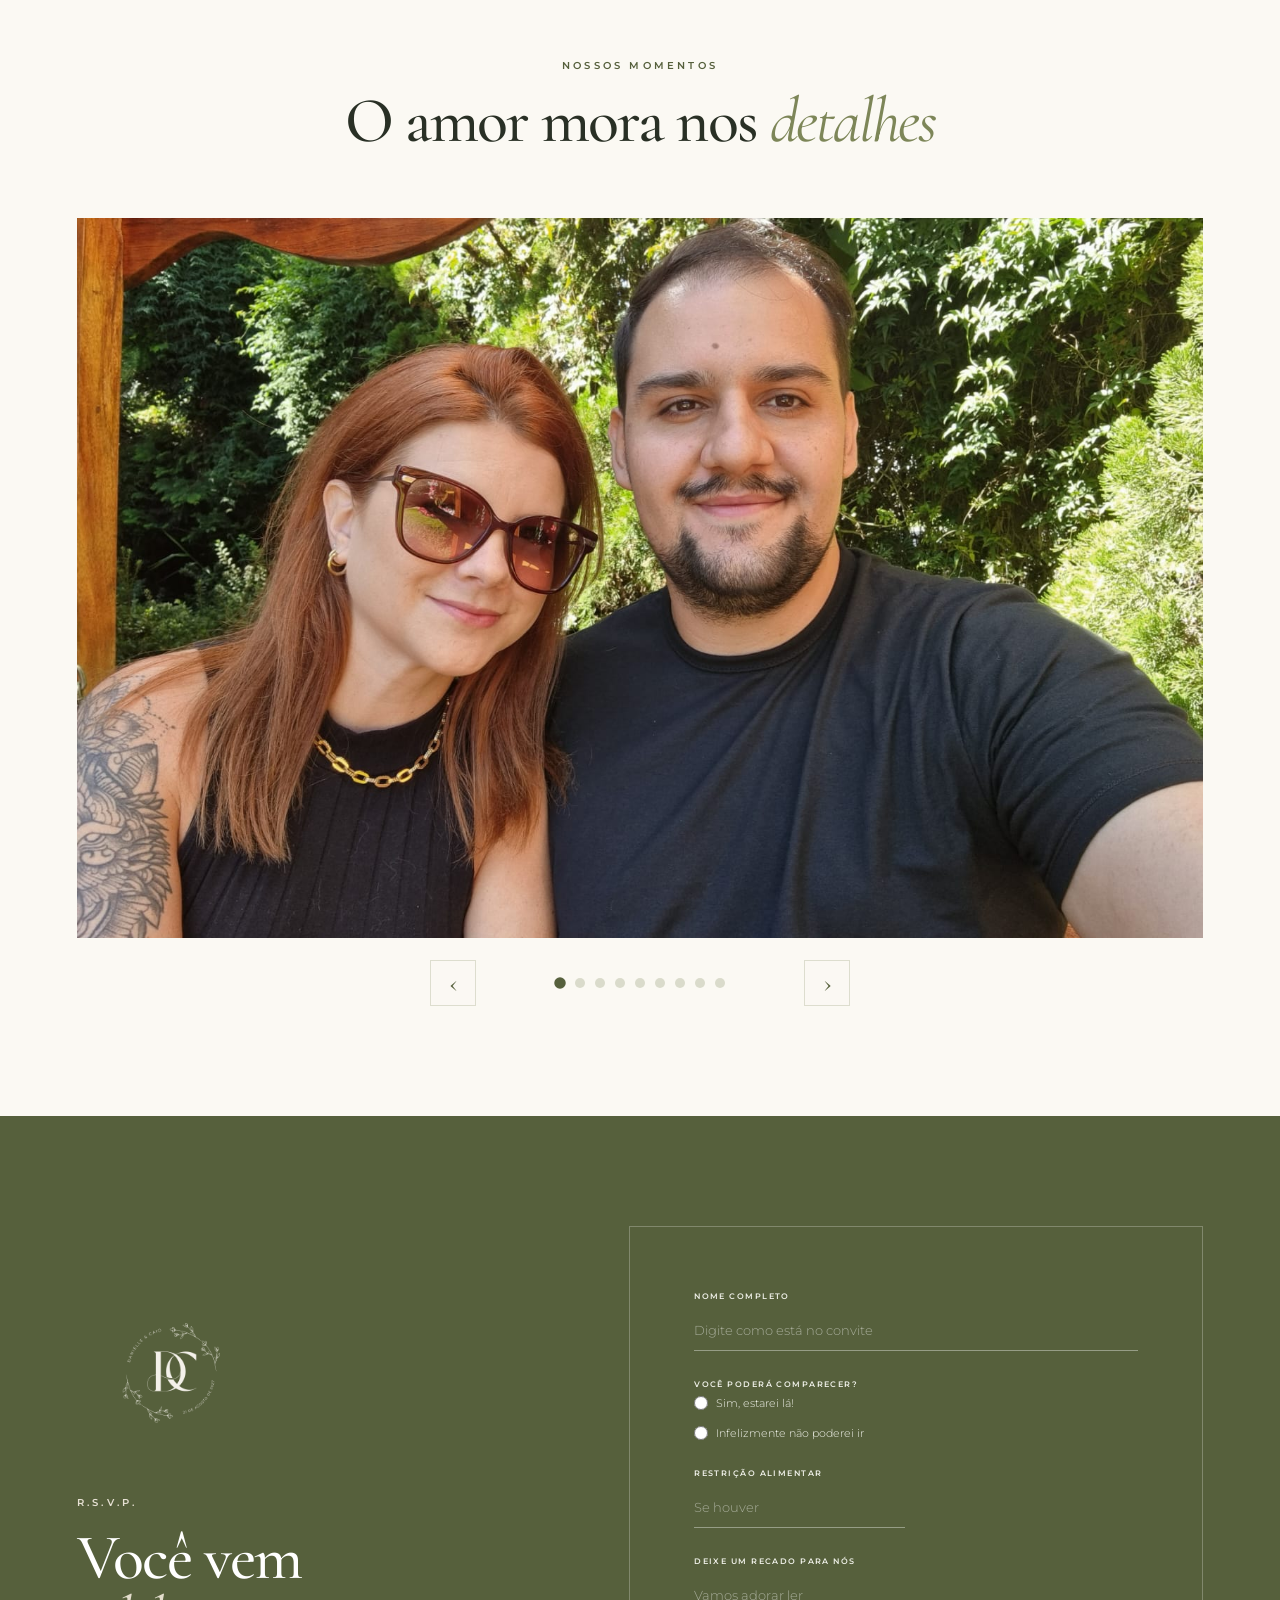
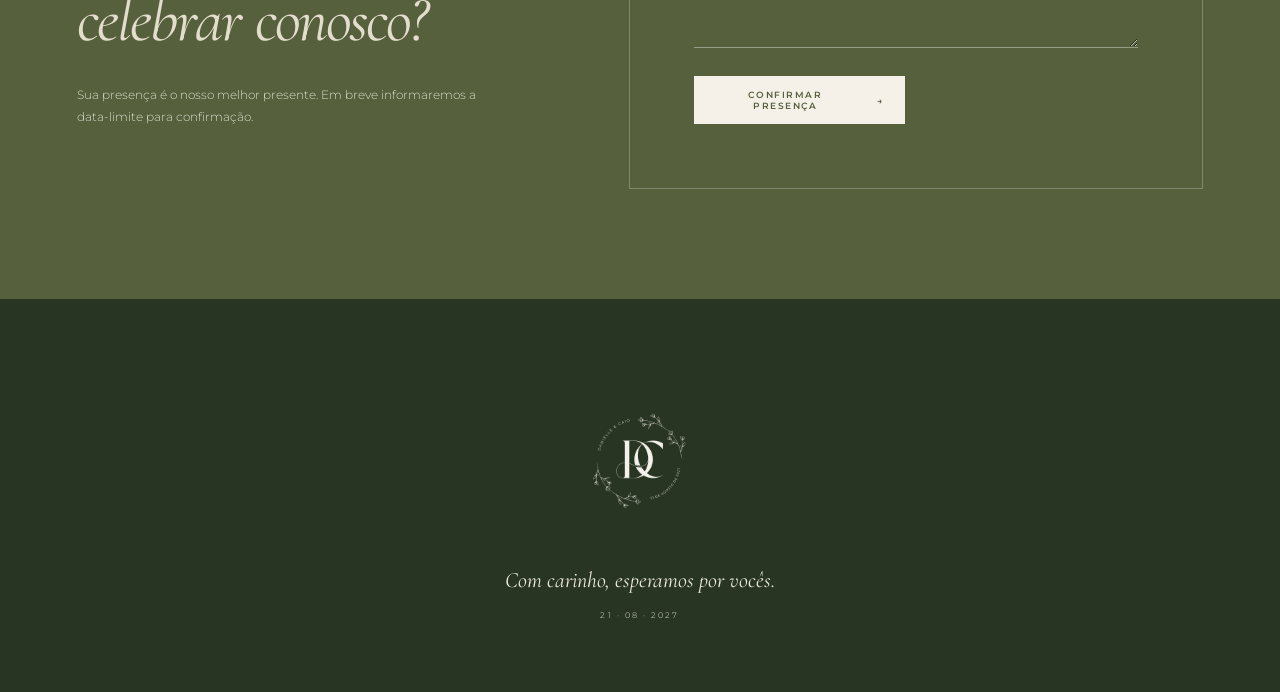
==== commit cb88e980: "Destaca ações para convidados na capa" ====
--- a/index.html
+++ b/index.html
@@ -1,15 +1,16 @@
 <!doctype html>
-<html lang="pt-BR">
+<html lang="pt-BR" class="wedding-guest-page">
 <head>
   <meta charset="UTF-8">
   <meta name="viewport" content="width=device-width, initial-scale=1.0">
   <meta name="description" content="Casamento de Danielle & Caio - 21 de agosto de 2027.">
+  <meta name="color-scheme" content="only light">
   <meta name="theme-color" content="#7d8658">
   <title>Danielle & Caio - 21.08.2027</title>
   <link rel="preconnect" href="https://fonts.googleapis.com">
   <link rel="preconnect" href="https://fonts.gstatic.com" crossorigin>
   <link href="https://fonts.googleapis.com/css2?family=Cormorant+Garamond:ital,wght@0,400;0,500;0,600;1,400&family=Montserrat:wght@300;400;500;600&display=swap" rel="stylesheet">
-  <link rel="stylesheet" href="styles.css?v=20261121-hospedagem-van">
+  <link rel="stylesheet" href="styles.css?v=20261121-capa-convidados">
   <!-- Google tag (gtag.js) -->
   <script async src="https://www.googletagmanager.com/gtag/js?id=AW-686108061"></script>
   <script>
@@ -20,11 +21,10 @@
   </script>
   <script src="script.js?v=20261120-rsvp-companion" defer></script>
 </head>
-<body>
+<body class="wedding-home">
   <header class="topbar" id="topbar">
     <a class="mini-mark" href="#inicio" aria-label="Voltar ao início">
-      <img class="logo-light" src="assets/logo-light-transparent.png" alt="Danielle e Caio">
-      <img class="logo-dark" src="assets/logo-olive-transparent.png" alt="">
+      <img class="hero-monogram-image" src="assets/logo-light-transparent.png" width="76" height="76" alt="">
     </a>
     <button class="menu-button" id="menuButton" type="button" aria-expanded="false" aria-controls="navigation">
       <span></span><span></span>
@@ -52,7 +52,14 @@
           <span>21</span><b></b><span>08</span><b></b><span>2027</span>
         </div>
         <p class="hero-time">Sábado, às 16h30</p>
-        <a class="scroll-hint" href="#contagem">Role para descobrir <span>↓</span></a>
+        <div class="hero-guest-actions" role="group" aria-label="Informações para convidados">
+          <a class="button cream hero-confirm" href="#rsvp">Confirmar presença</a>
+          <div class="hero-guest-secondary">
+            <a href="#celebracao">Como chegar</a>
+            <a href="#hospedagem">Hospedagem</a>
+          </div>
+        </div>
+        <a class="scroll-hint" href="#contagem">Role para descobrir <span aria-hidden="true">↓</span></a>
       </div>
     </section>
 
--- a/styles.css
+++ b/styles.css
@@ -1159,3 +1159,75 @@
   .lodging-card { grid-template-columns: minmax(0, 1fr); }
   .lodging-booking { border-left: 0; border-top: 1px solid rgba(125, 134, 88, .22); }
 }
+
+/* Capa e navegação da página principal */
+html.wedding-guest-page { color-scheme: only light; }
+.wedding-home .topbar:not(.scrolled) { background: linear-gradient(180deg, rgba(25,36,23,.84), rgba(25,36,23,.39) 66%, transparent); }
+.wedding-home .topbar.scrolled { background: #f4f1ea; }
+.wedding-home .mini-mark { --mark-color: #f4f1ea; --mark-size: 76px; flex: 0 0 auto; z-index: 2; width: 72px; height: 60px; }
+.wedding-home .mini-mark img, .wedding-home .mini-mark::before {
+  position: absolute; inset: 50% auto auto 50%; width: var(--mark-size); height: var(--mark-size);
+  object-position: center; transform: translate(-50%, -50%); pointer-events: none;
+}
+.wedding-home .topbar.scrolled .mini-mark { --mark-color: #56603c; }
+.wedding-home .topbar.scrolled .hero-monogram-image { filter: brightness(.4); }
+.wedding-home .topbar:has(nav.open) .mini-mark { --mark-color: #f4f1ea; }
+.wedding-home .topbar:has(nav.open) .hero-monogram-image { filter: none; }
+@supports (mask-image: url("assets/logo-light-transparent.png")) or (-webkit-mask-image: url("assets/logo-light-transparent.png")) {
+  .wedding-home .mini-mark img { opacity: 0; }
+  .wedding-home .mini-mark::before {
+    content: ""; background: var(--mark-color);
+    -webkit-mask: url("assets/logo-light-transparent.png") center / contain no-repeat;
+    mask: url("assets/logo-light-transparent.png") center / contain no-repeat;
+  }
+}
+.wedding-home .topbar a:focus-visible, .wedding-home .menu-button:focus-visible { outline: 2px solid currentColor; outline-offset: 3px; }
+.wedding-home .hero { padding: 102px 15px 25px; }
+.wedding-home .hero-content { width: min(1050px, 100%); padding-top: 0; }
+.wedding-home .hero-shade {
+  background:
+    radial-gradient(ellipse at 50% 52%, rgba(20,30,18,.57), rgba(20,30,18,.11) 70%),
+    linear-gradient(0deg, rgba(18,30,17,.56), rgba(18,30,17,.12) 65%);
+}
+.wedding-home .hero h1 { text-shadow: 0 3px 24px rgba(20,30,18,.68); }
+.wedding-home .hero-date { margin-top: clamp(23px, 4vh, 42px); }
+.wedding-home .hero-time { margin-top: 12px; }
+.hero-guest-actions { display: grid; gap: 4px; justify-items: center; margin-top: clamp(17px, 4vh, 34px); }
+.hero-guest-actions .hero-confirm { min-height: 50px; padding-inline: clamp(18px, 6vw, 36px); box-shadow: 0 5px 23px rgba(13,26,14,.32); font-size: 11px; }
+.hero-guest-actions .hero-confirm:hover { background: white; }
+.hero-guest-secondary { display: flex; align-items: center; justify-content: center; flex-wrap: wrap; column-gap: 15px; }
+.hero-guest-secondary a {
+  display: inline-grid; place-items: center; min-height: 44px; padding-inline: 7px;
+  color: #fff; font-size: 11px; font-weight: 600; text-underline-offset: 4px;
+  text-shadow: 0 1px 5px #283523;
+}
+.wedding-home .hero a:focus-visible { outline: 2px solid #fff; outline-offset: 4px; }
+.wedding-home .scroll-hint { position: static; display: inline-flex; align-items: center; justify-content: center; gap: 8px; min-height: 44px; margin-top: 7px; transform: none; }
+.wedding-home .scroll-hint span { margin: 0; font-size: 14px; }
+.wedding-home :where(#celebracao, #hospedagem, #rsvp, #contagem) { scroll-margin-top: 74px; }
+@media (max-width: 900px) {
+  .wedding-home .mini-mark { --mark-size: 70px; width: 66px; height: 54px; }
+  .wedding-home .menu-button { min-width: 44px; min-height: 44px; }
+  .wedding-home .hero { padding-top: 92px; }
+}
+@media (max-width: 580px) {
+  .wedding-home .hero h1 { font-size: clamp(53px, 13vw, 71px); }
+  .wedding-home .hero-date { gap: 9px; }
+  .wedding-home .hero-date b { width: 31px; }
+  .wedding-home .hero-time { font-size: 21px; }
+}
+@media (max-height: 650px) {
+  .wedding-home .hero { padding-top: 76px; padding-bottom: 10px; }
+  .wedding-home .hero-content .eyebrow { margin-bottom: 10px; }
+  .wedding-home .hero h1 { font-size: clamp(43px, 10.5vw, 86px); }
+  .wedding-home .hero-date { margin-top: 17px; }
+  .wedding-home .hero-time { margin-top: 8px; }
+  .wedding-home .hero-guest-actions { margin-top: 14px; }
+  .wedding-home .scroll-hint { margin-top: 0; }
+}
+@media (forced-colors: active) {
+  .wedding-home .hero { color: CanvasText; }
+  .wedding-home .mini-mark::before { forced-color-adjust: none; background: CanvasText; }
+  .wedding-home .hero a:focus-visible { outline-color: Highlight; }
+  .hero-guest-actions .hero-confirm { border: 1px solid LinkText; }
+}
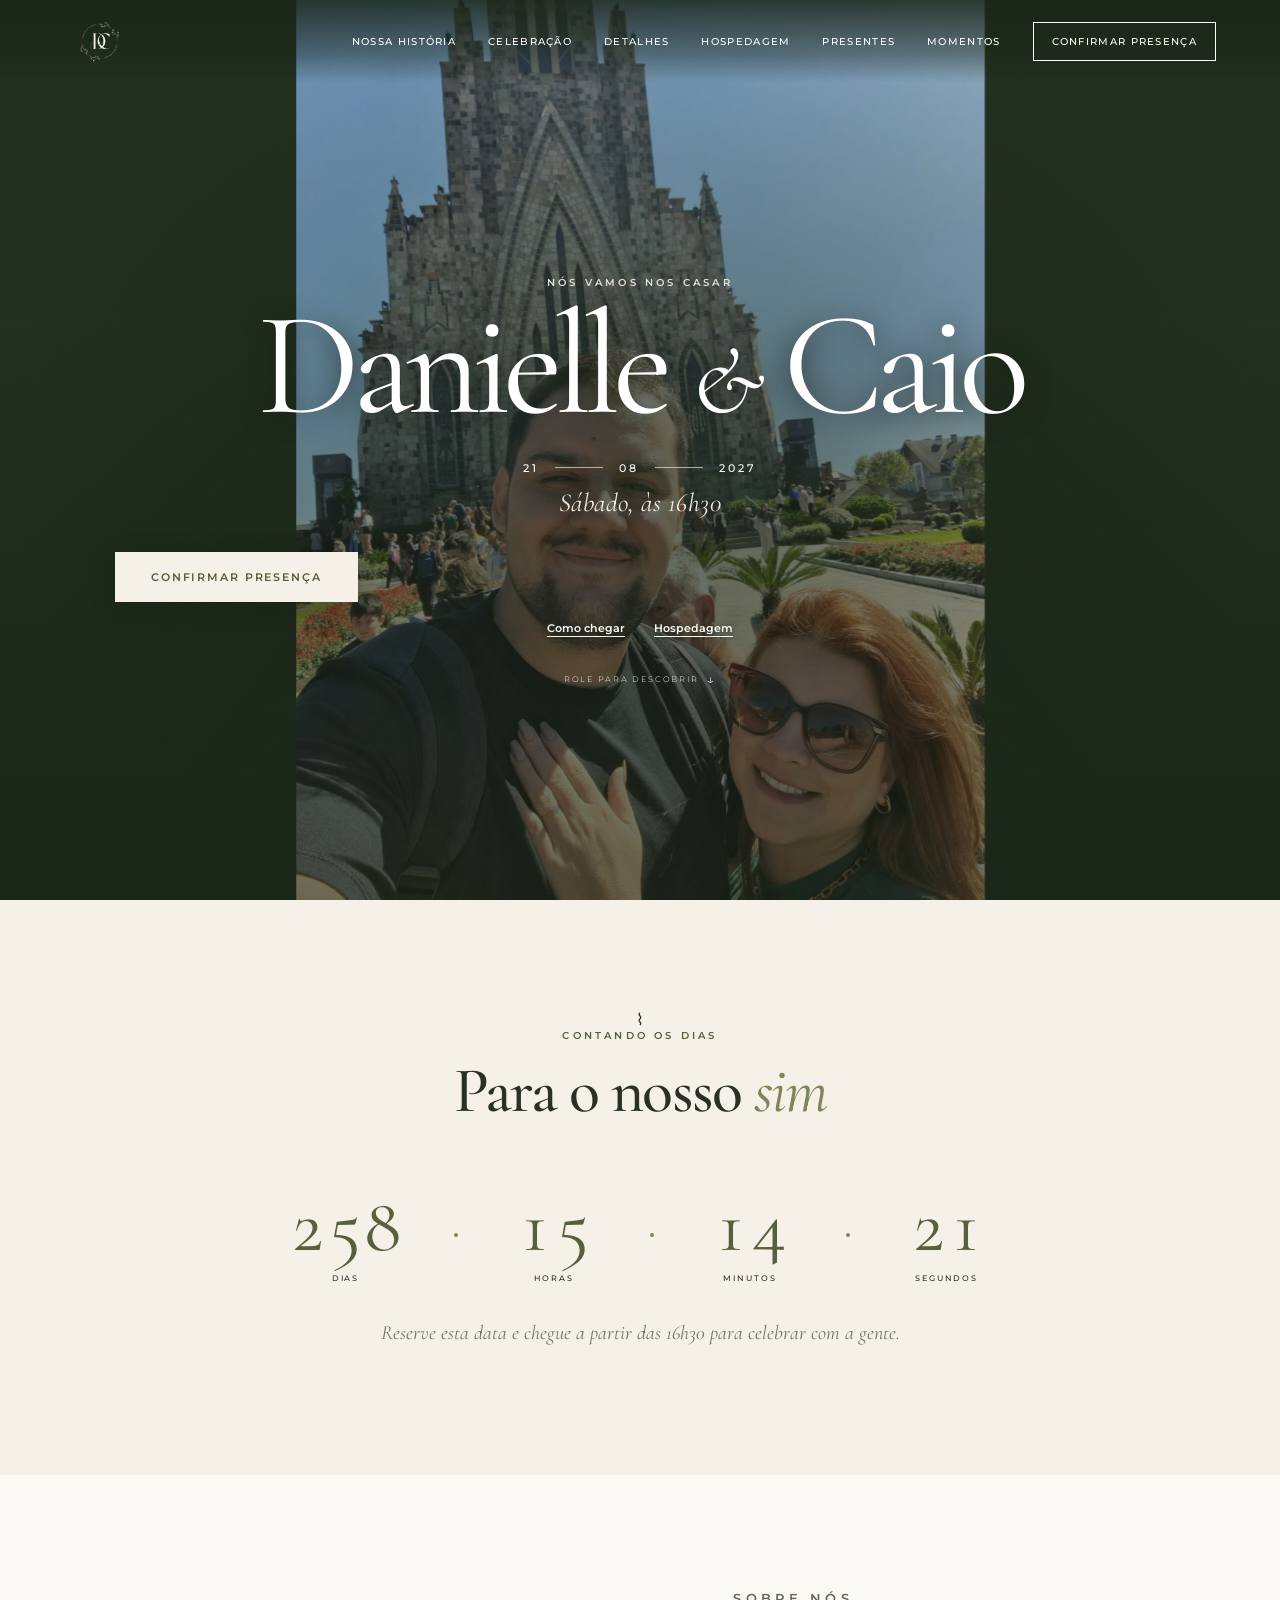
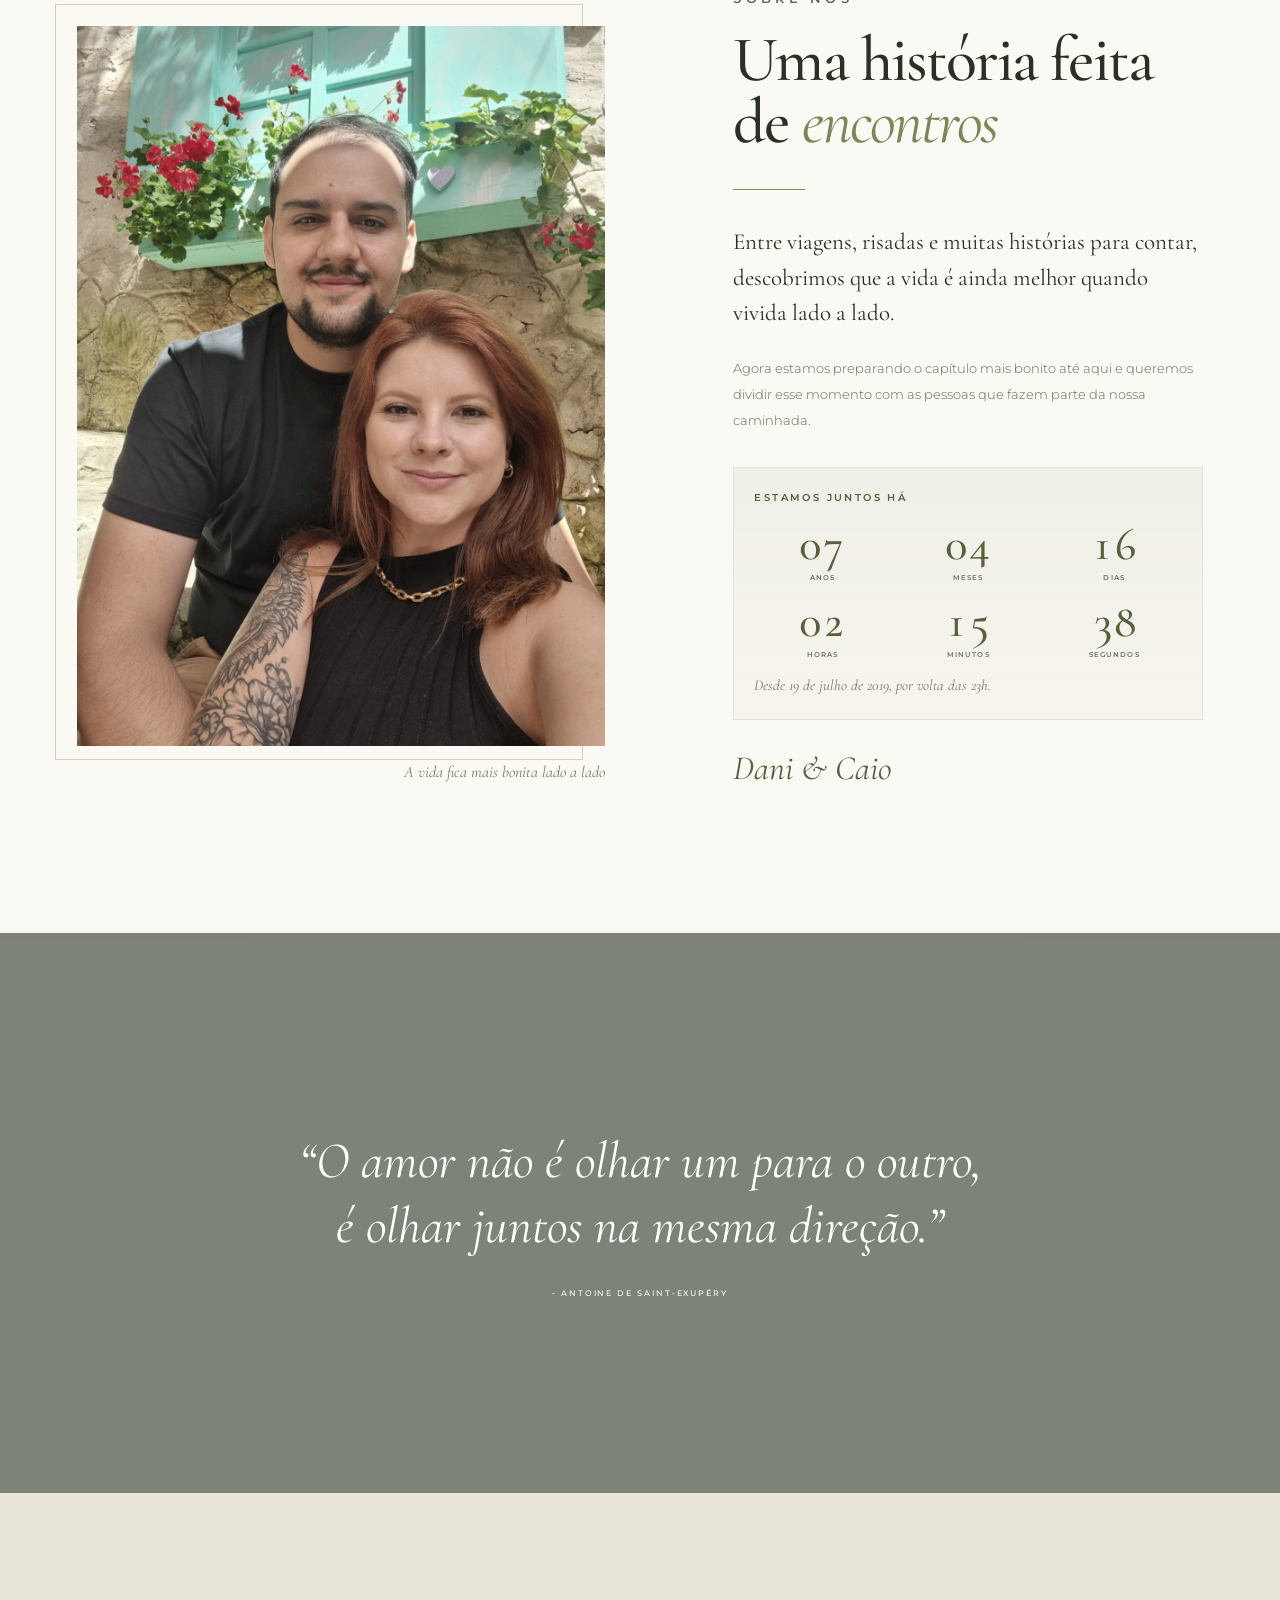
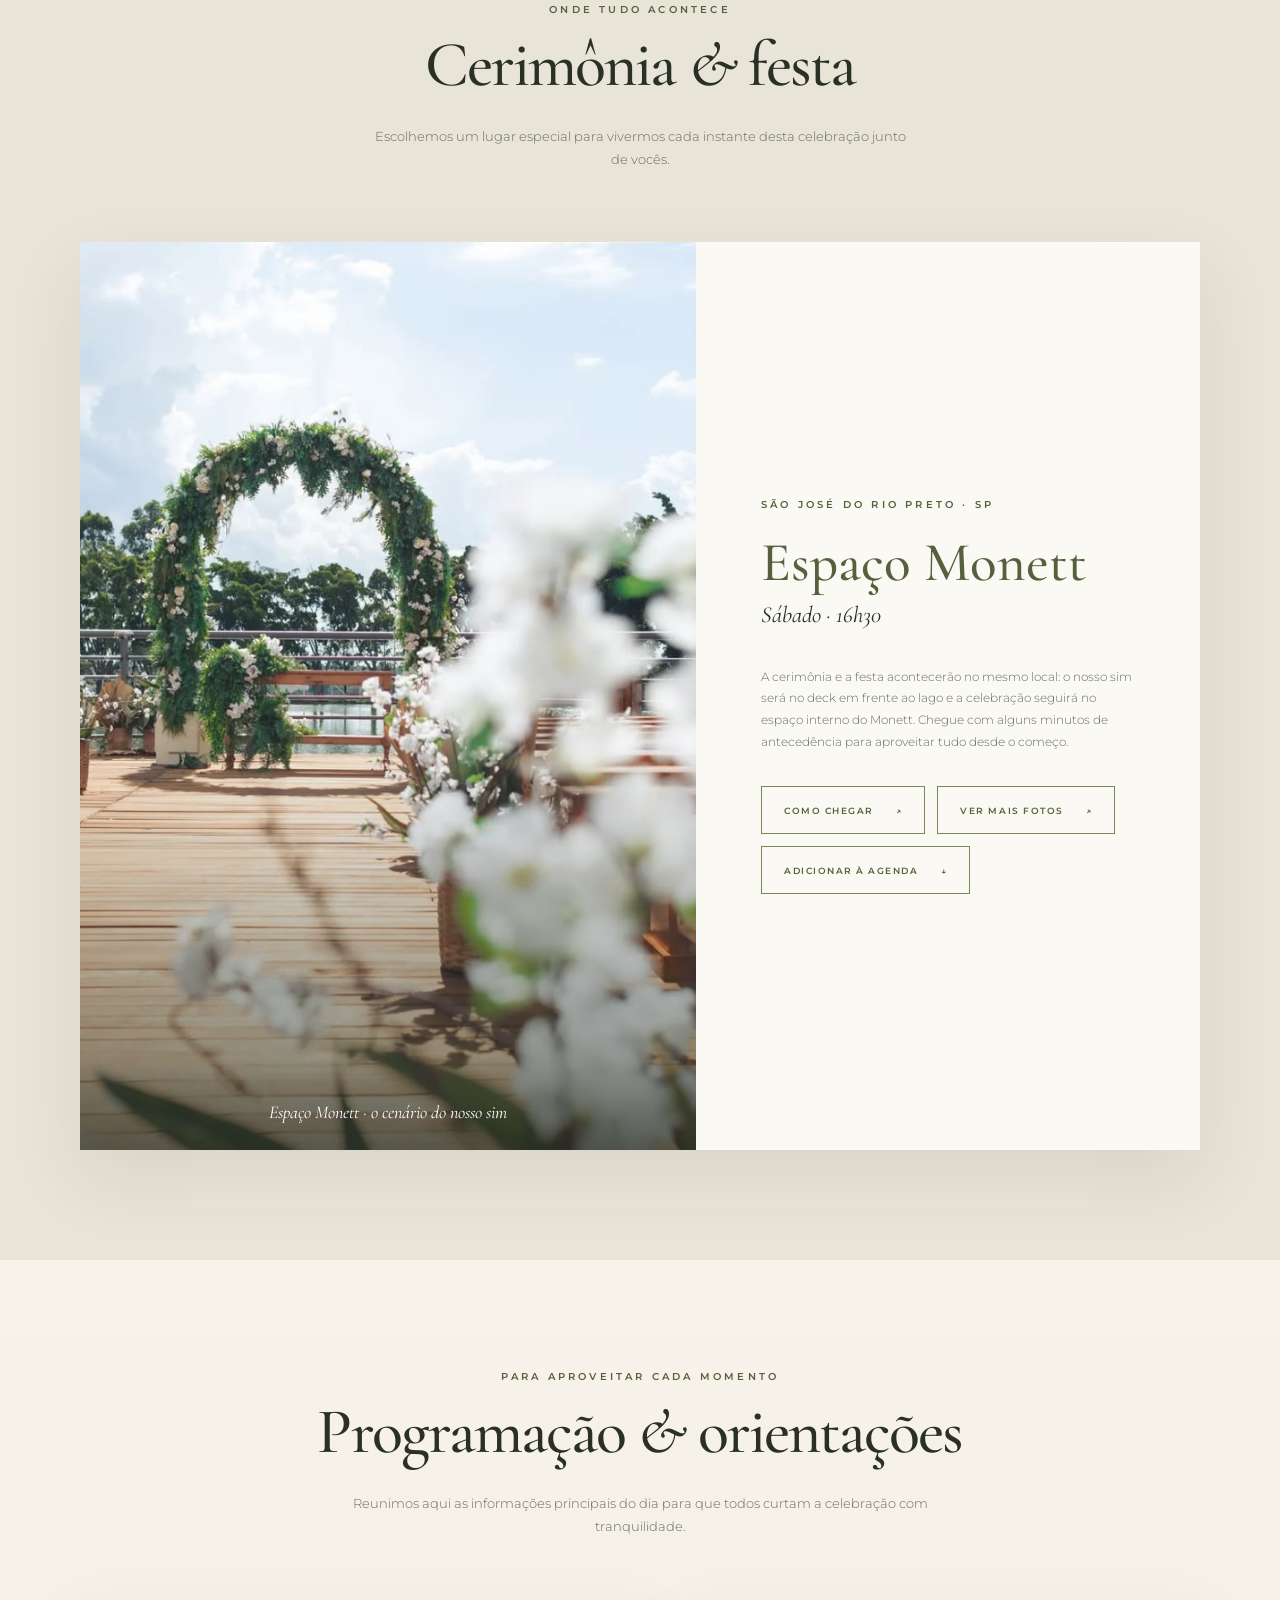
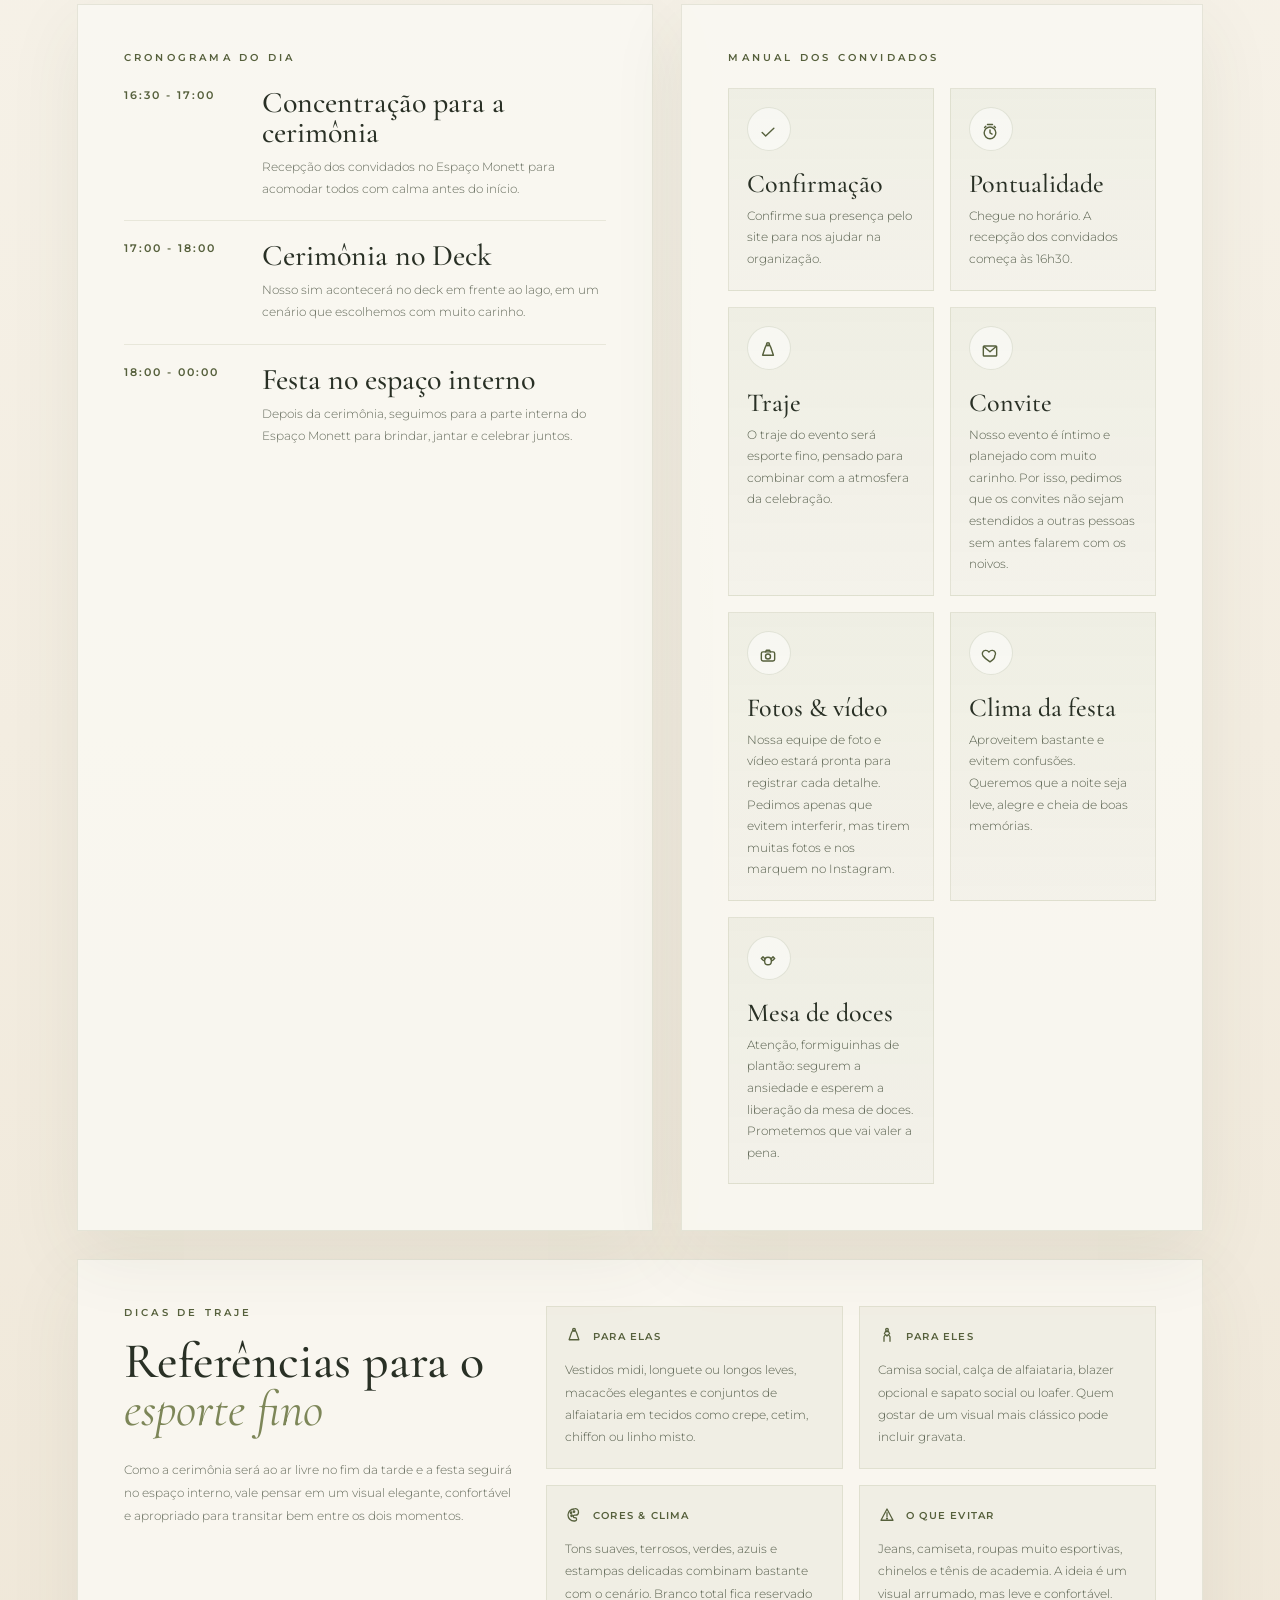
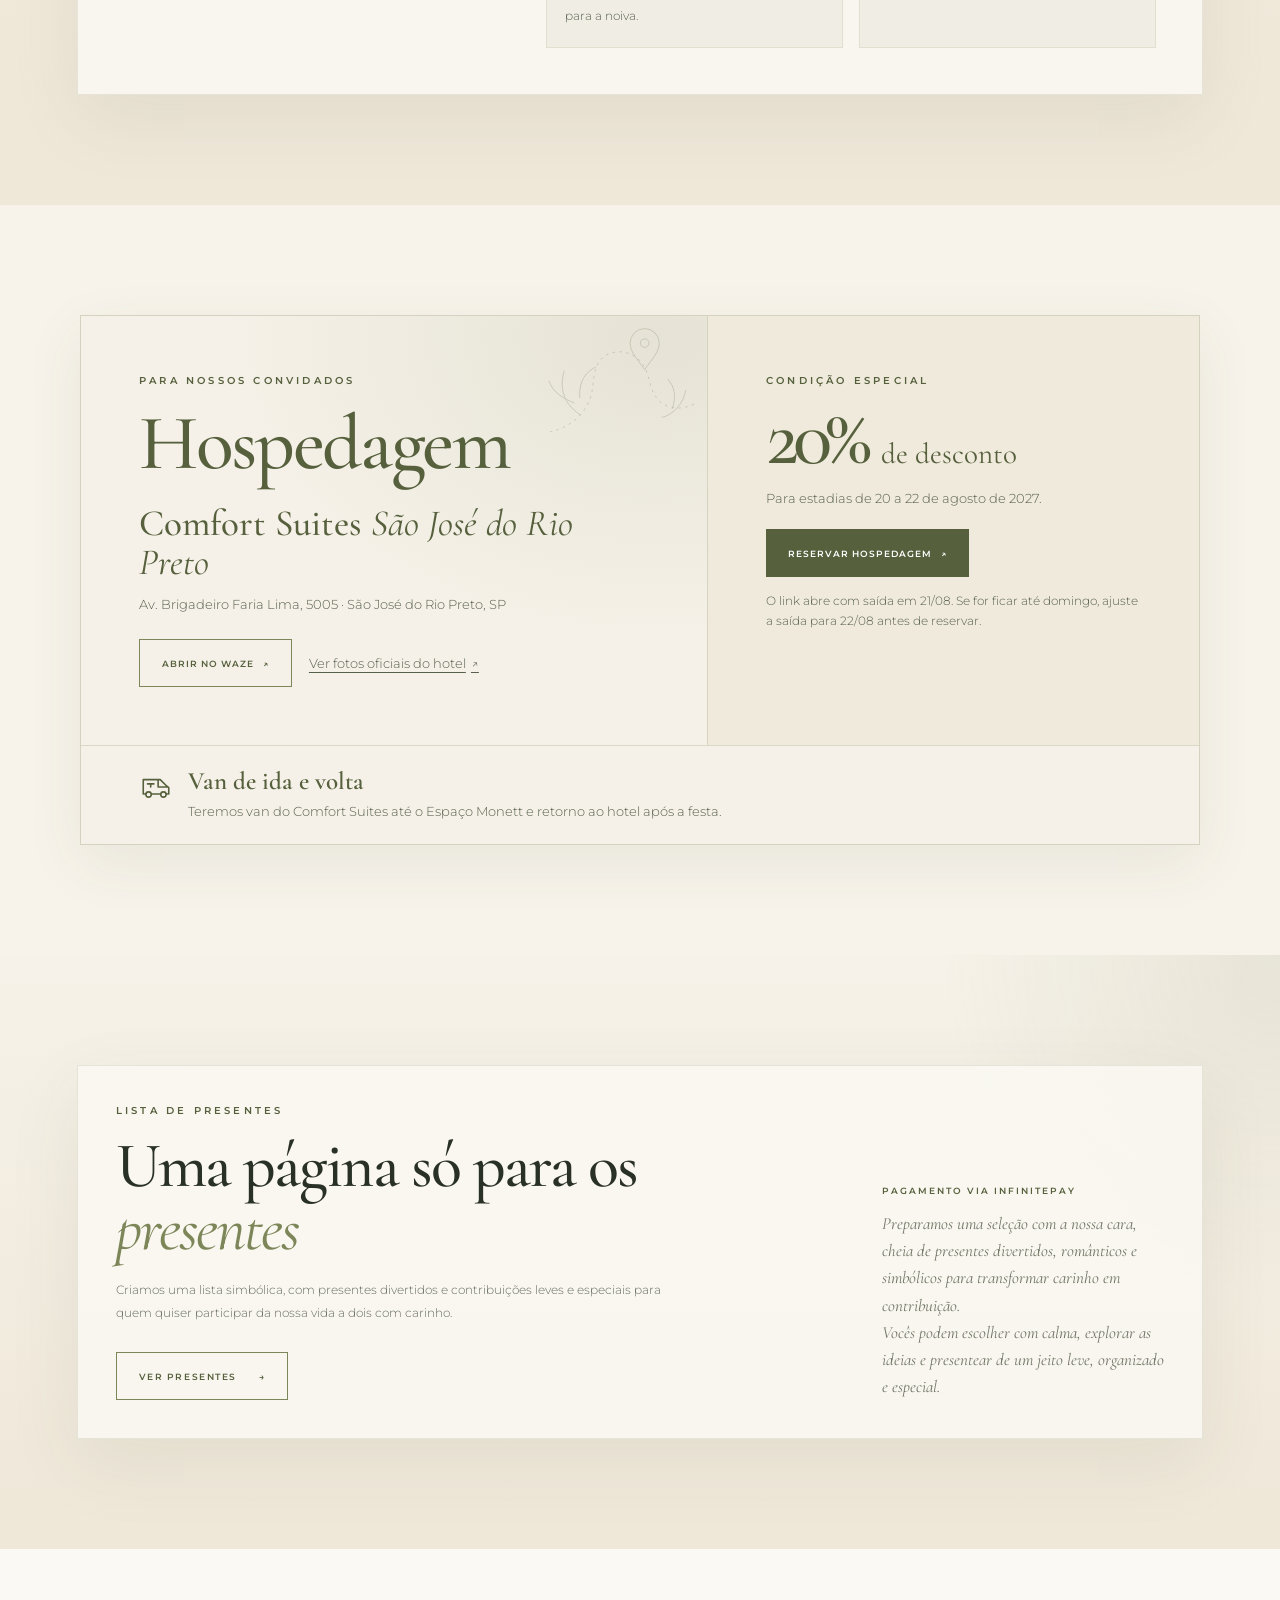
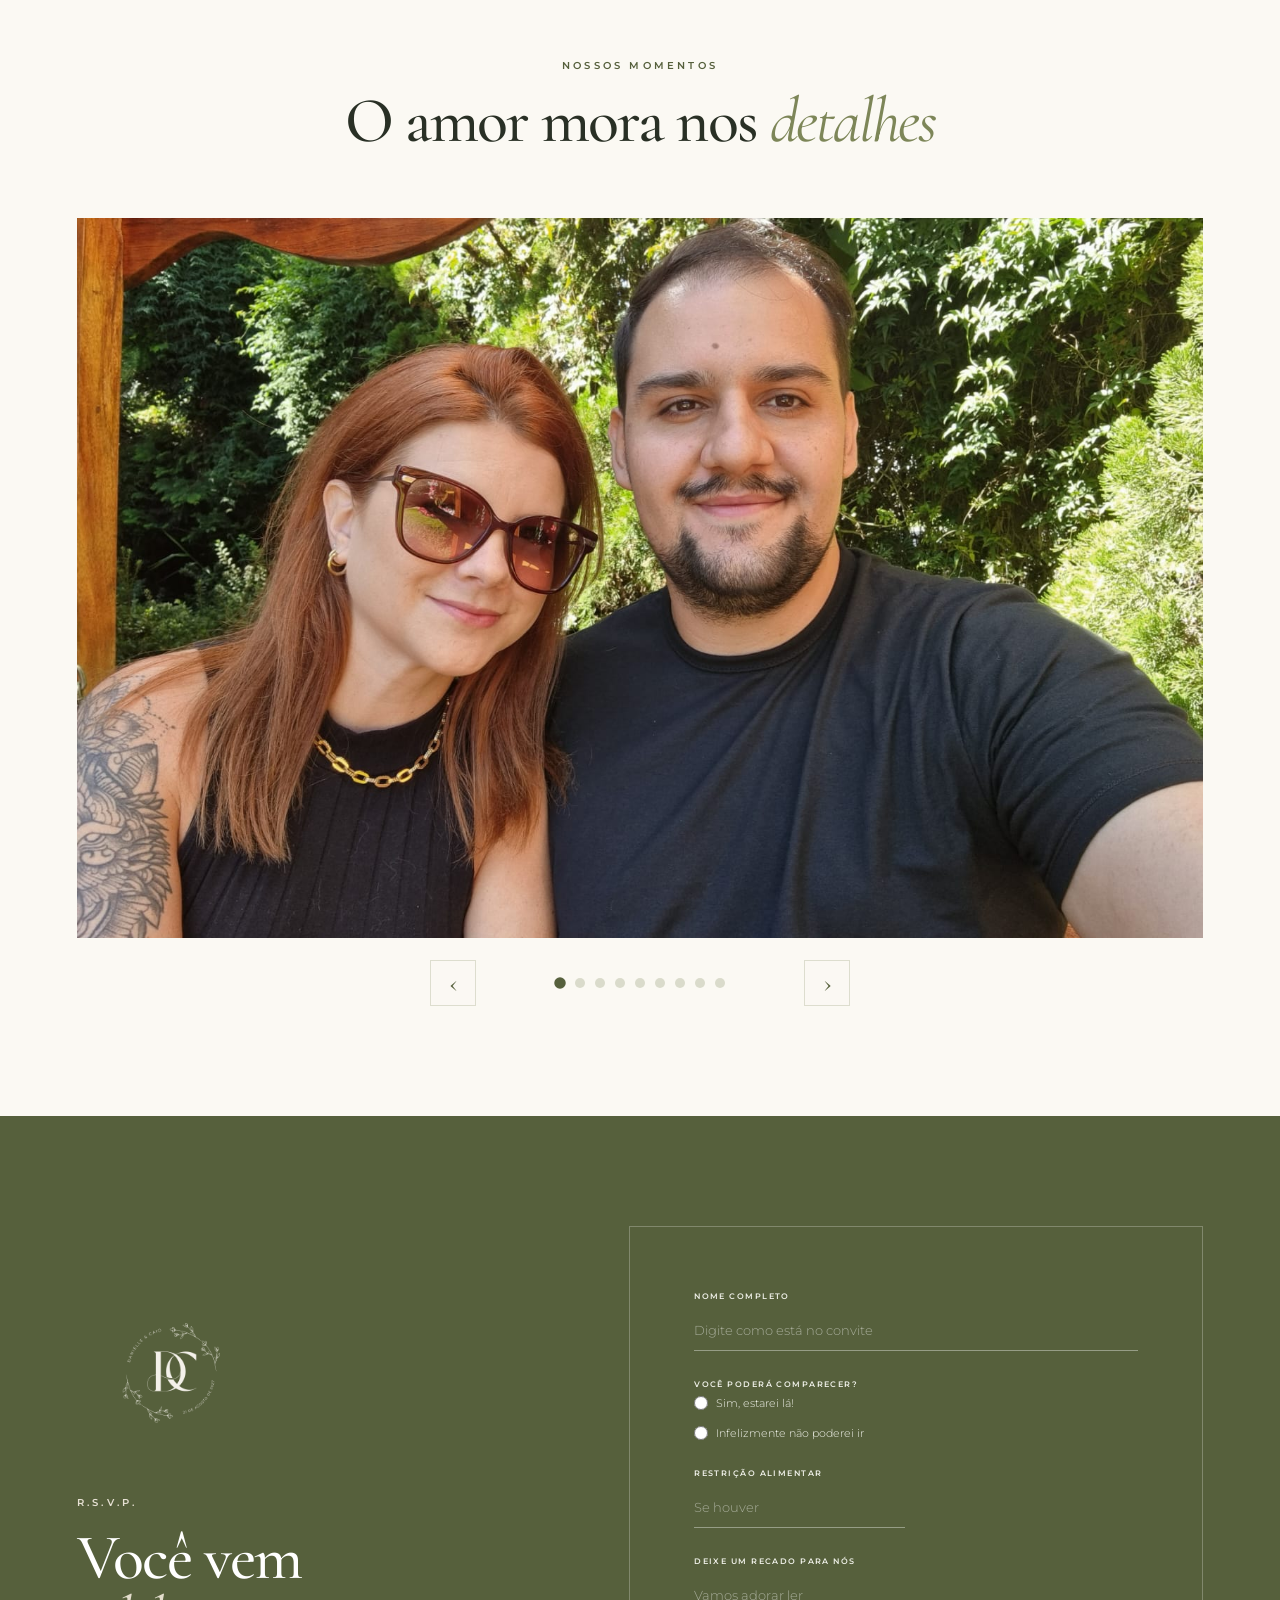
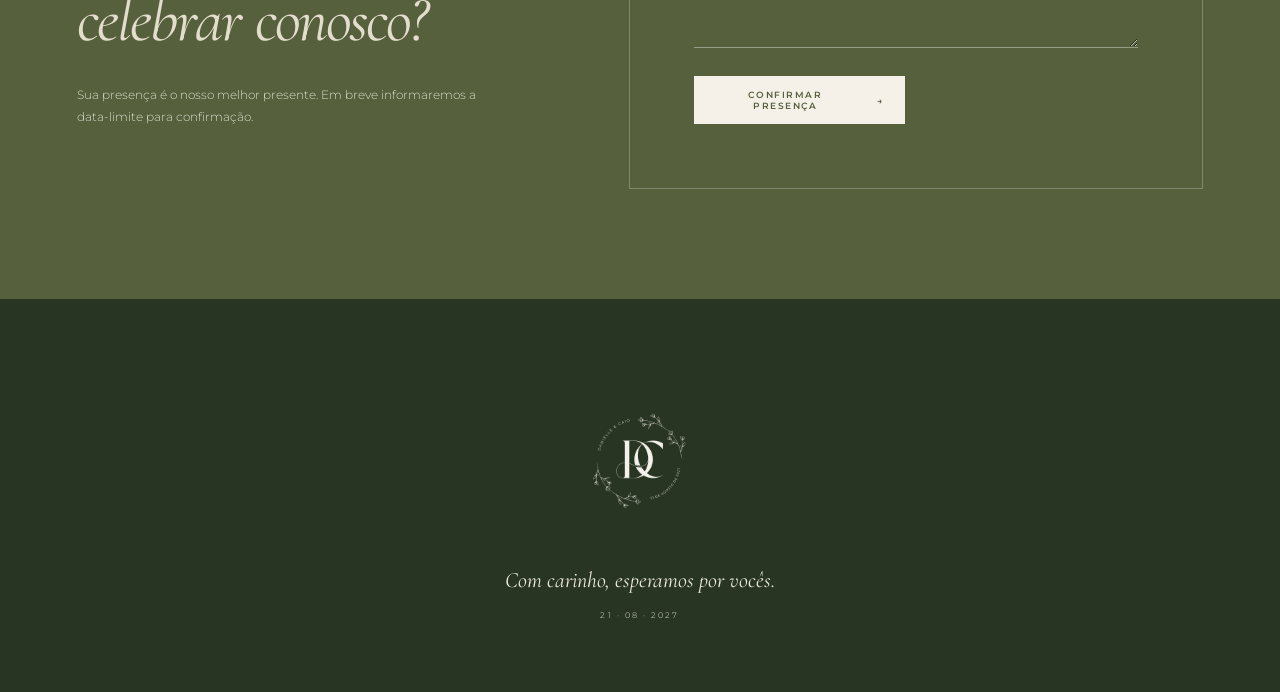
==== commit fe7ee438: "Atualiza versão do CSS da capa" ====
--- a/index.html
+++ b/index.html
@@ -10,7 +10,7 @@
   <link rel="preconnect" href="https://fonts.googleapis.com">
   <link rel="preconnect" href="https://fonts.gstatic.com" crossorigin>
   <link href="https://fonts.googleapis.com/css2?family=Cormorant+Garamond:ital,wght@0,400;0,500;0,600;1,400&family=Montserrat:wght@300;400;500;600&display=swap" rel="stylesheet">
-  <link rel="stylesheet" href="styles.css?v=20261121-capa-convidados">
+  <link rel="stylesheet" href="styles.css?v=20261121-capa-presenca-central">
   <!-- Google tag (gtag.js) -->
   <script async src="https://www.googletagmanager.com/gtag/js?id=AW-686108061"></script>
   <script>
--- a/styles.css
+++ b/styles.css
@@ -1206,6 +1206,7 @@
 .wedding-home .scroll-hint span { margin: 0; font-size: 14px; }
 .wedding-home :where(#celebracao, #hospedagem, #rsvp, #contagem) { scroll-margin-top: 74px; }
 @media (max-width: 900px) {
+  .hero-guest-actions .hero-confirm { justify-self: center; max-width: 100%; text-align: center; }
   .wedding-home .mini-mark { --mark-size: 70px; width: 66px; height: 54px; }
   .wedding-home .menu-button { min-width: 44px; min-height: 44px; }
   .wedding-home .hero { padding-top: 92px; }
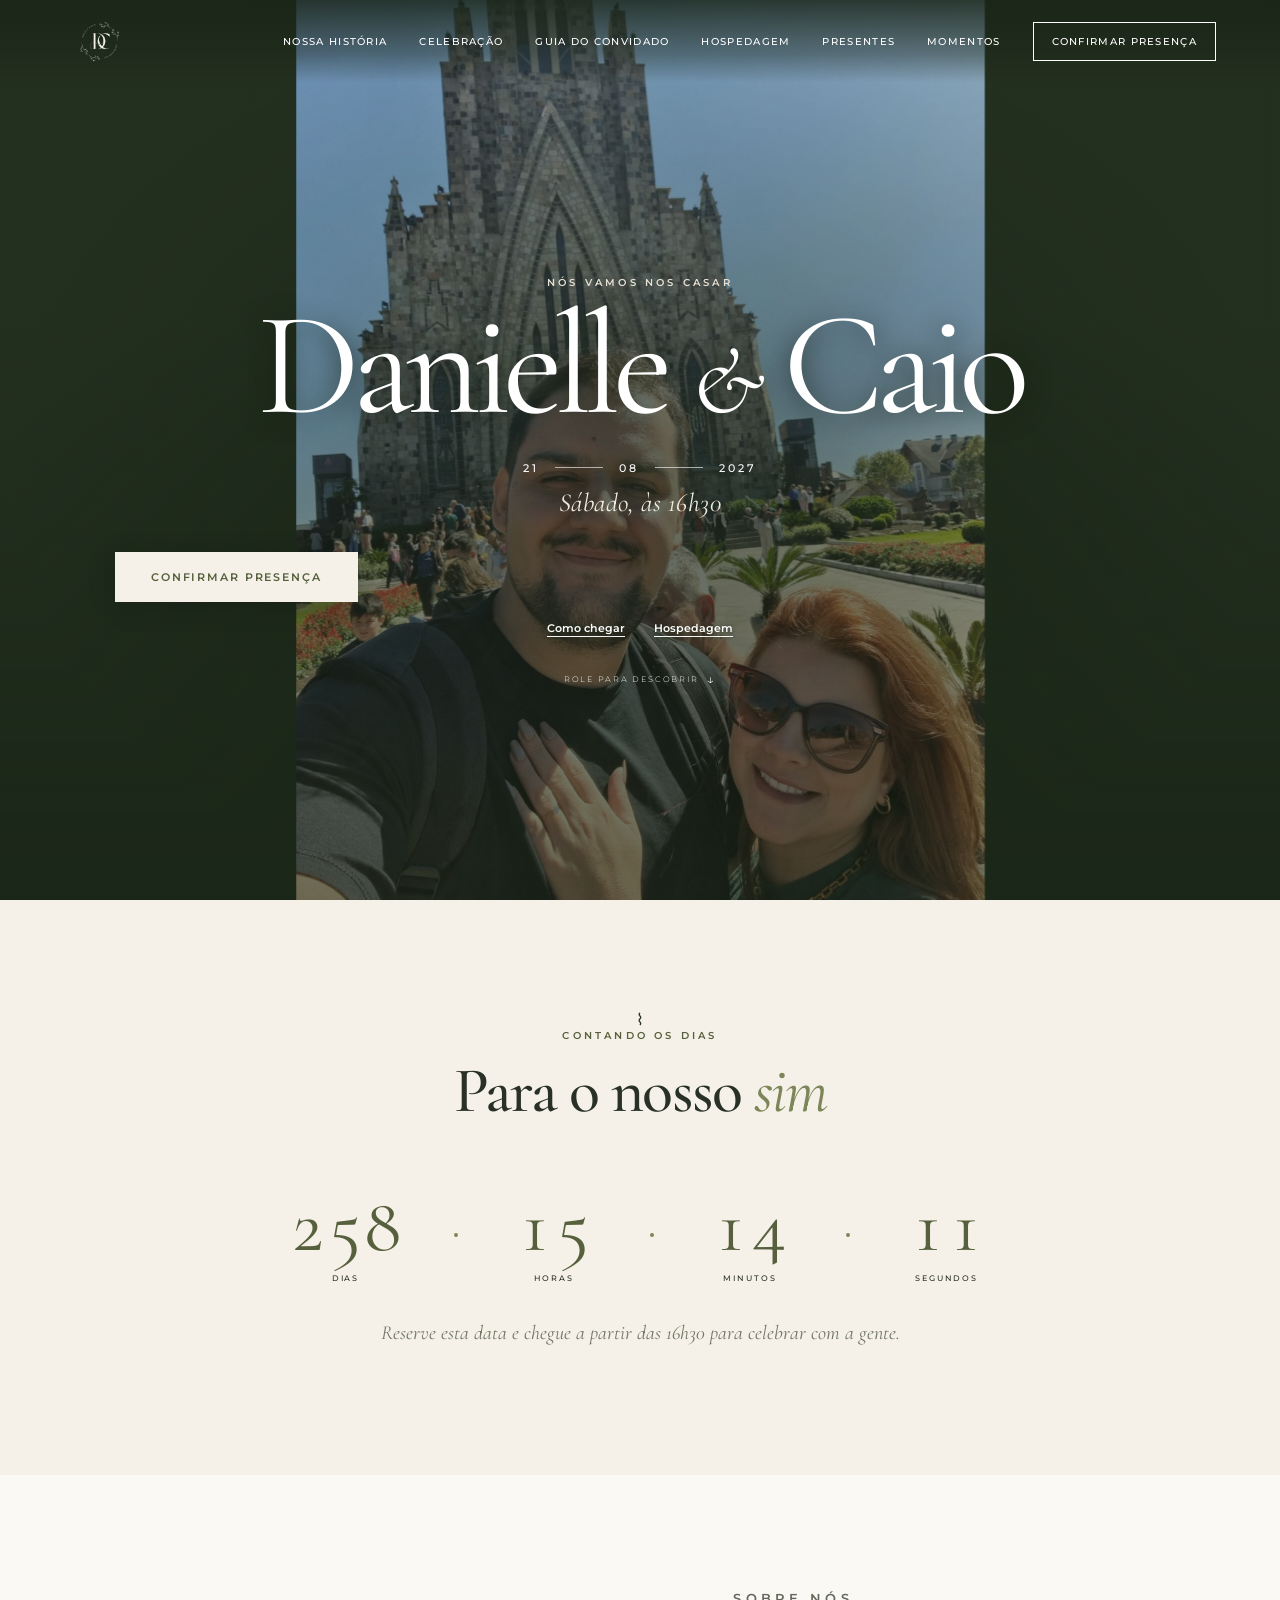
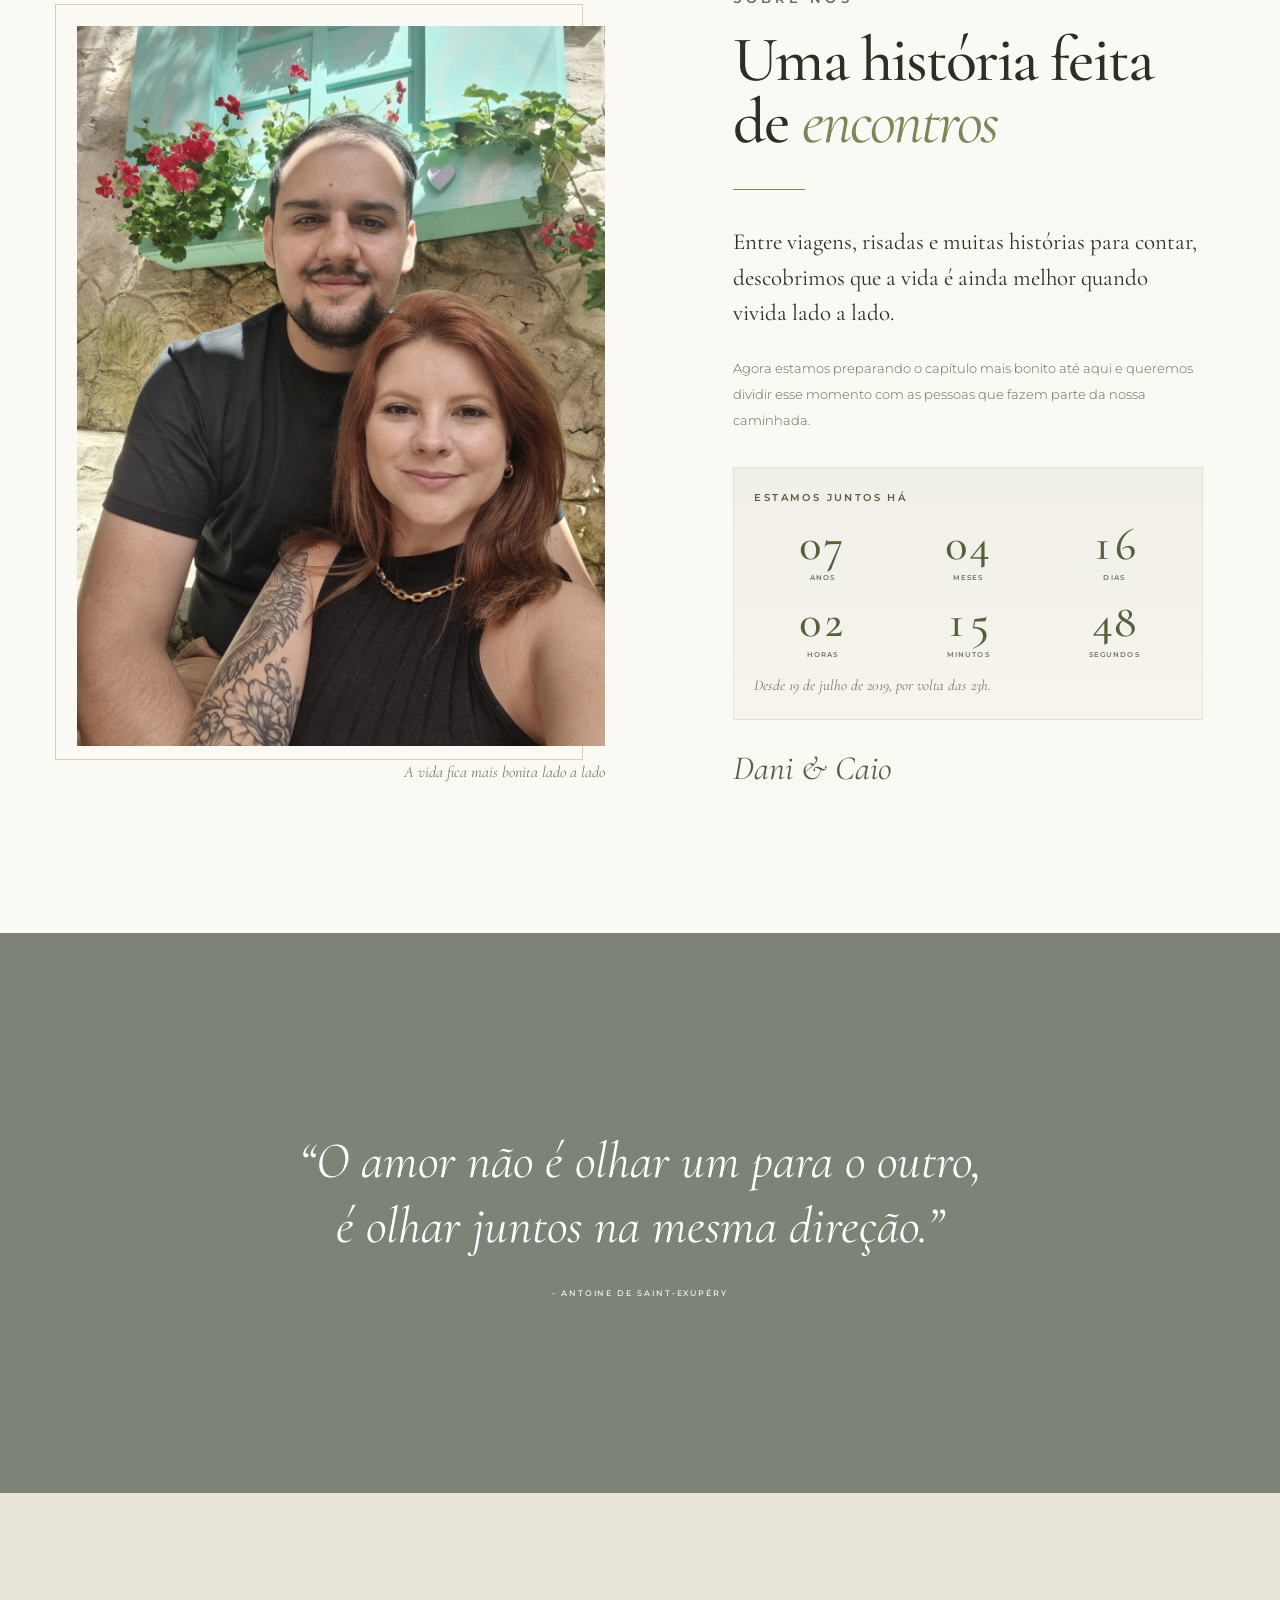
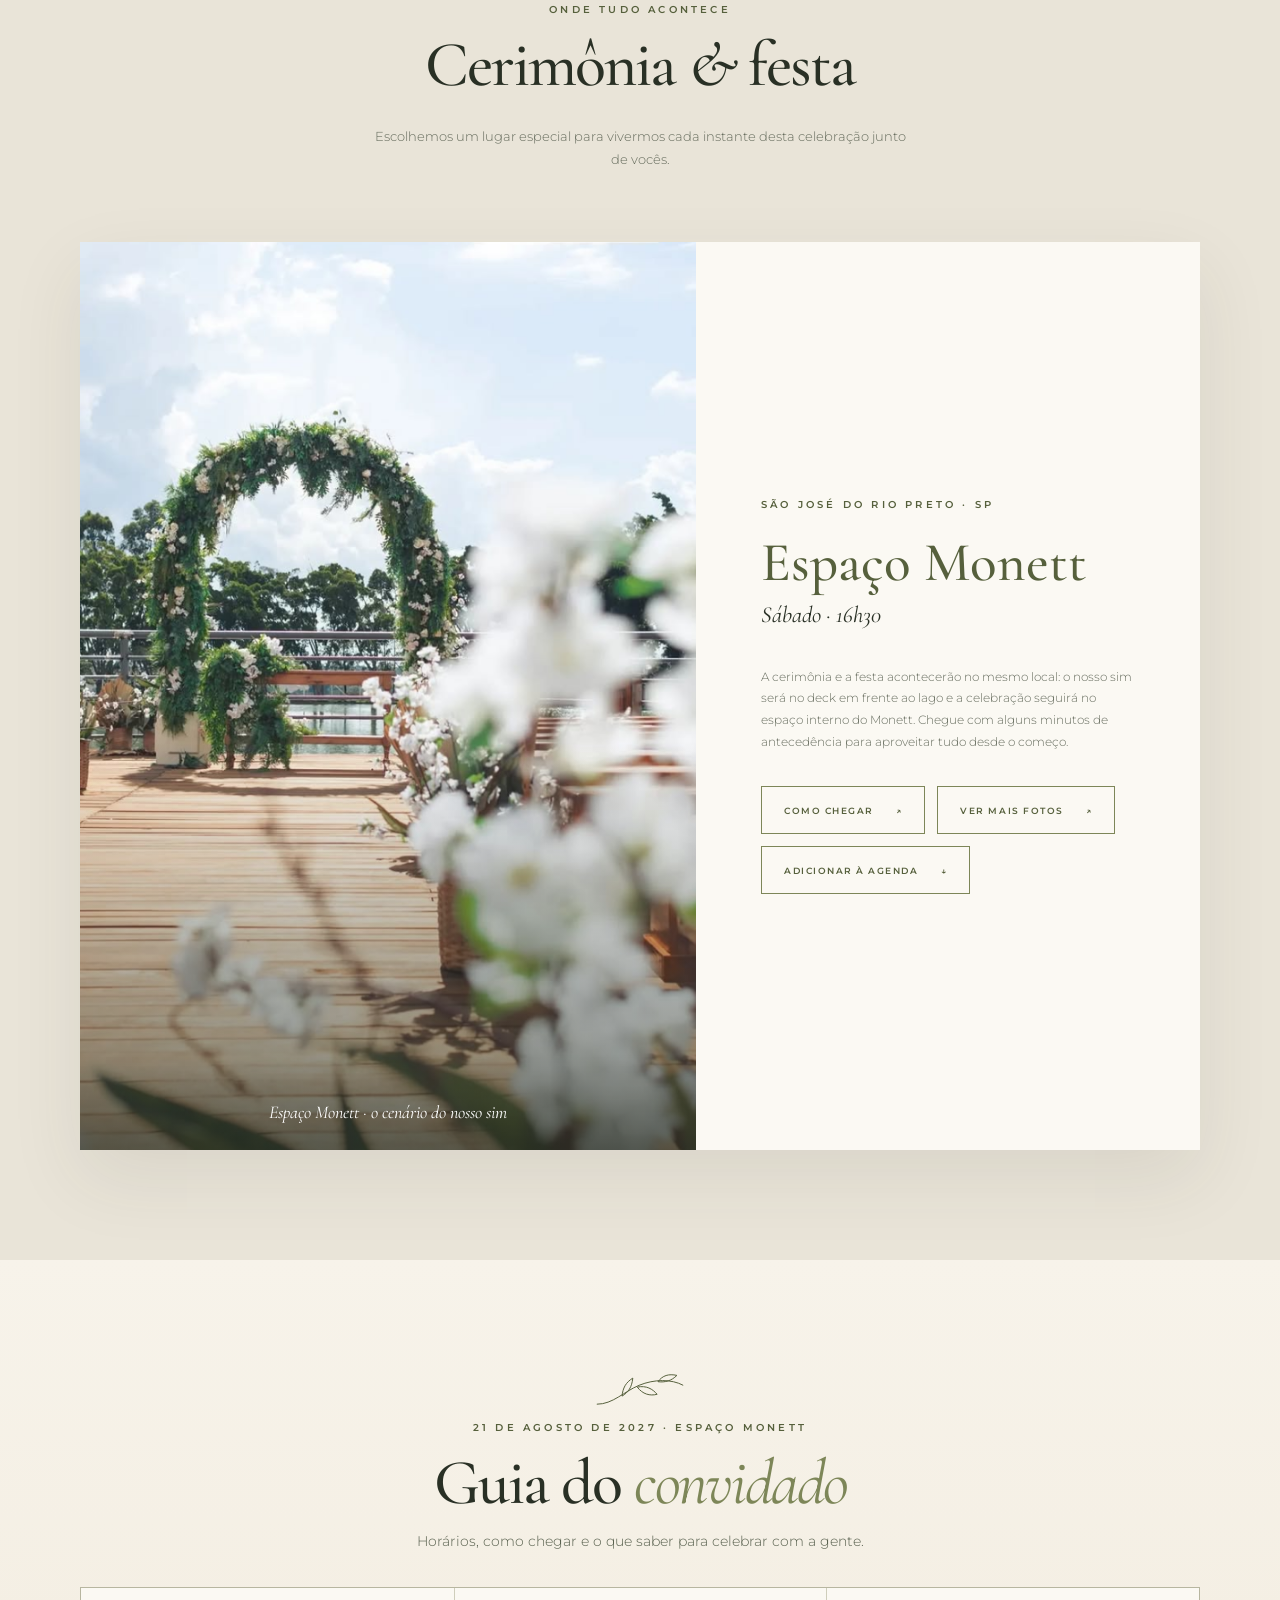
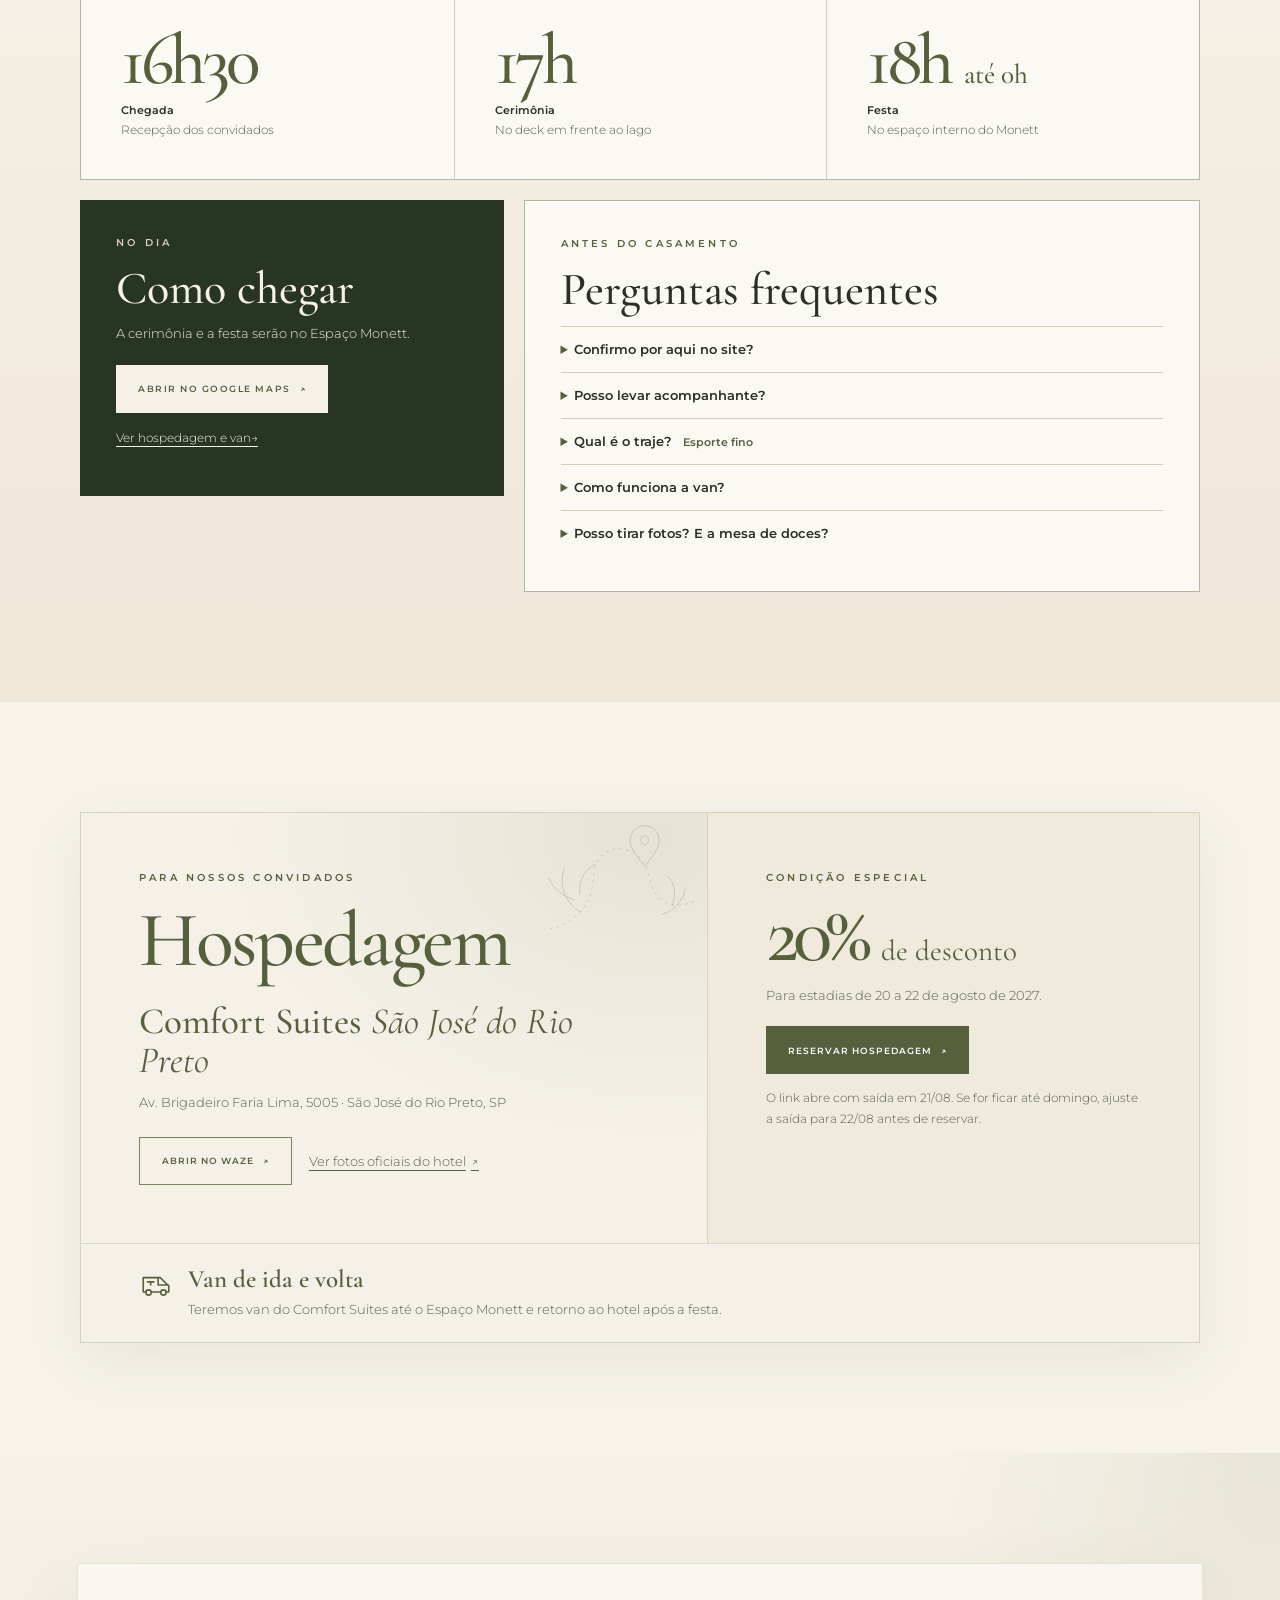
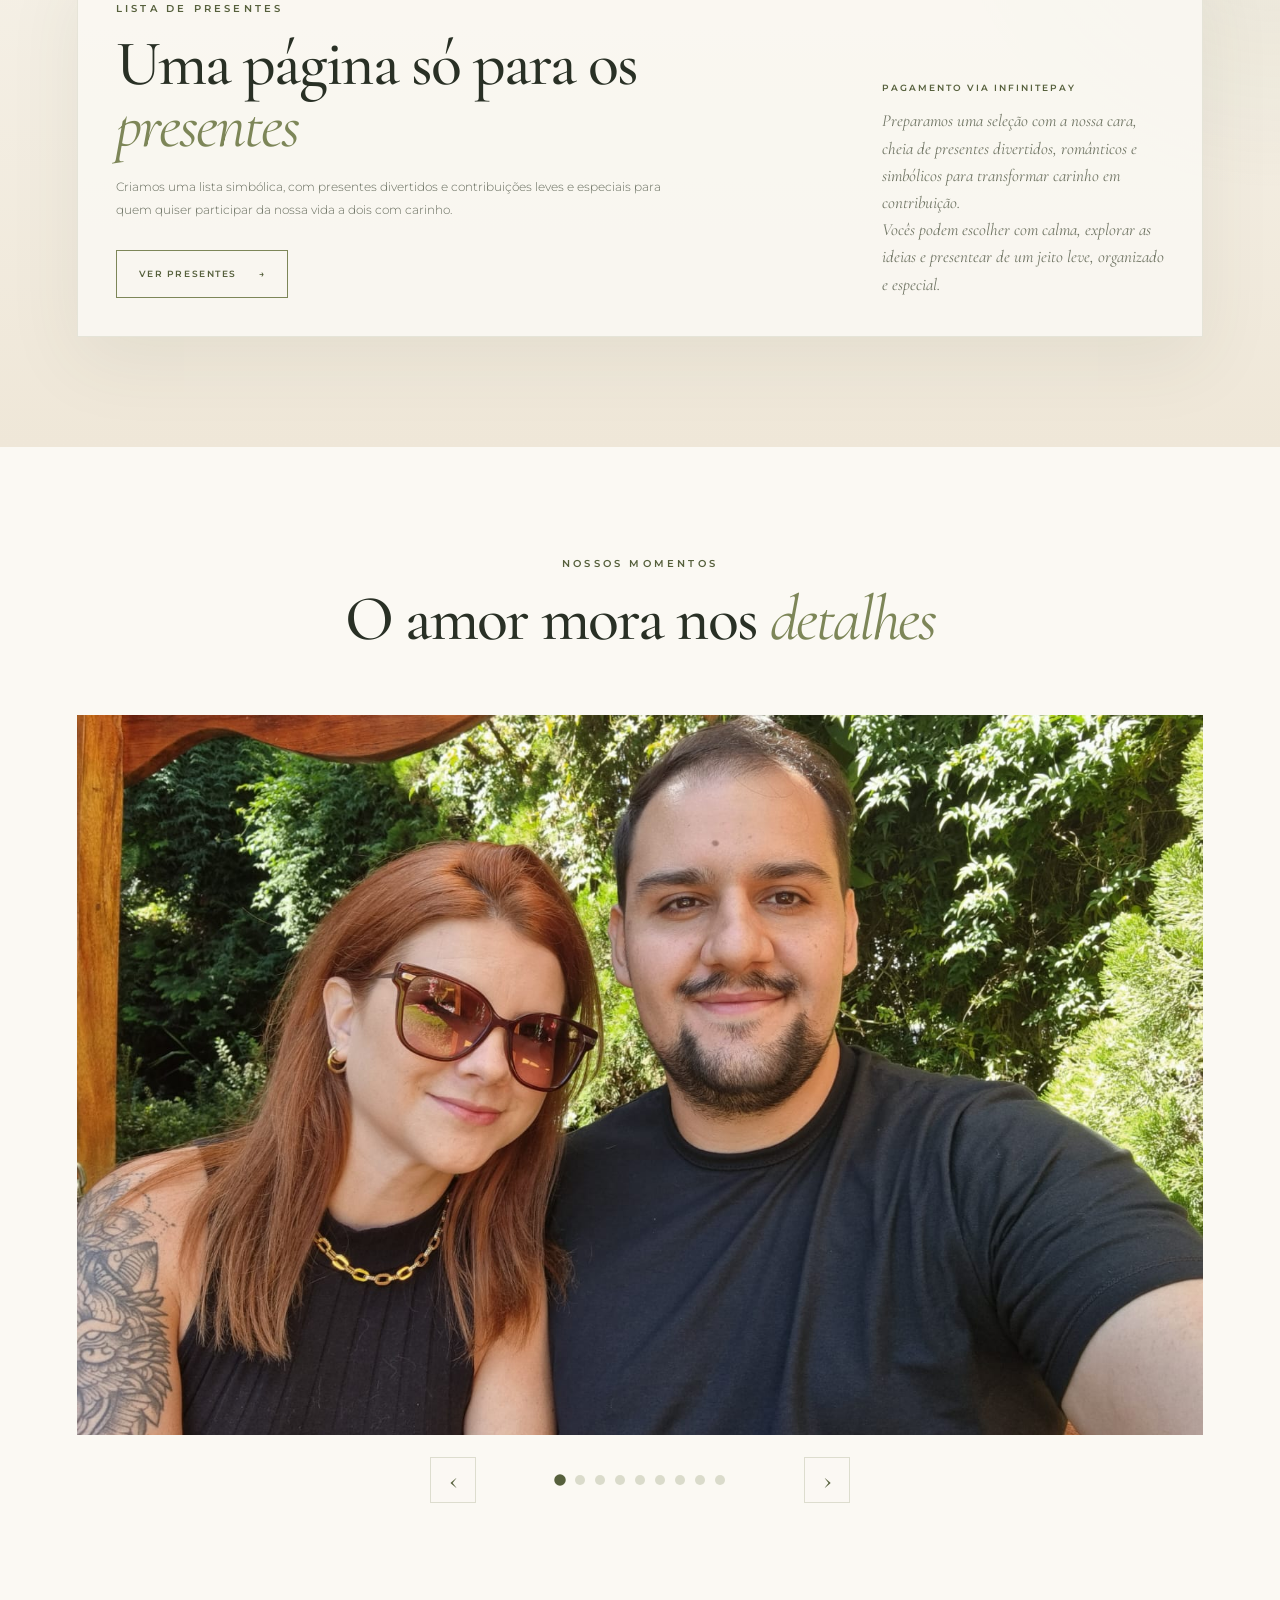
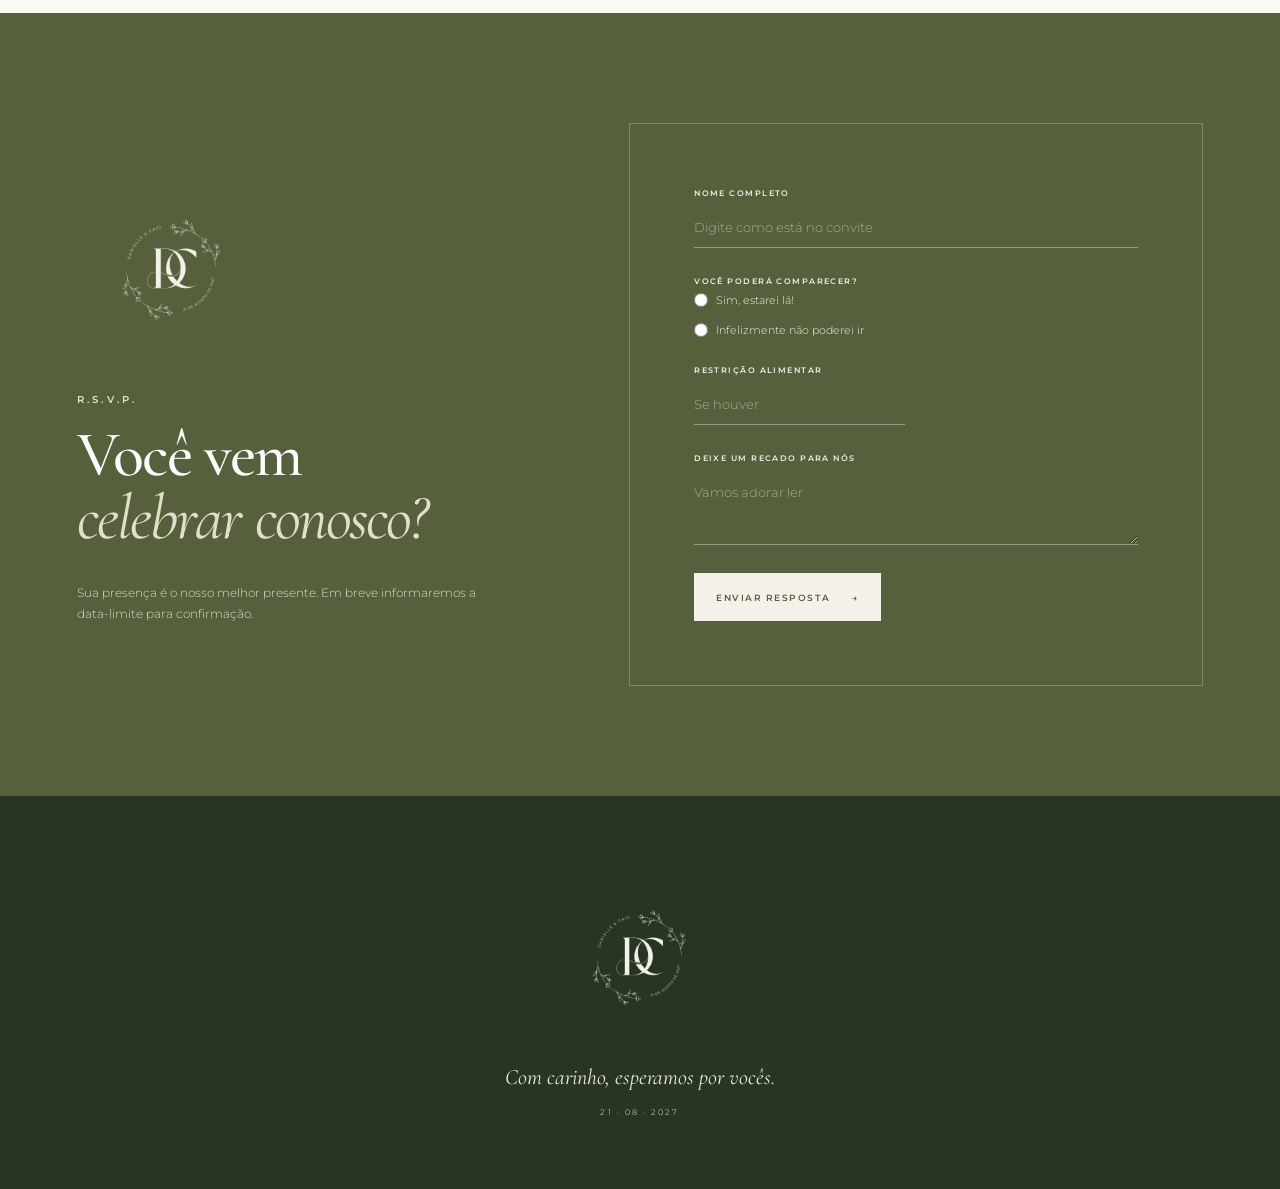
==== commit 1f605798: "Reorganiza os detalhes em guia para convidados" ====
--- a/index.html
+++ b/index.html
@@ -10,7 +10,7 @@
   <link rel="preconnect" href="https://fonts.googleapis.com">
   <link rel="preconnect" href="https://fonts.gstatic.com" crossorigin>
   <link href="https://fonts.googleapis.com/css2?family=Cormorant+Garamond:ital,wght@0,400;0,500;0,600;1,400&family=Montserrat:wght@300;400;500;600&display=swap" rel="stylesheet">
-  <link rel="stylesheet" href="styles.css?v=20261121-capa-presenca-central">
+  <link rel="stylesheet" href="styles.css?v=20261121-guia-convidado">
   <!-- Google tag (gtag.js) -->
   <script async src="https://www.googletagmanager.com/gtag/js?id=AW-686108061"></script>
   <script>
@@ -33,7 +33,7 @@
     <nav id="navigation" aria-label="Navegação principal">
       <a href="#historia">Nossa história</a>
       <a href="#celebracao">Celebração</a>
-      <a href="#detalhes">Detalhes</a>
+      <a href="#detalhes">Guia do convidado</a>
       <a href="#hospedagem">Hospedagem</a>
       <a href="gifts.html">Presentes</a>
       <a href="#momentos">Momentos</a>
@@ -140,122 +140,81 @@
       </article>
     </section>
 
-    <section class="details section-pad" id="detalhes">
-      <div class="details-heading reveal">
-        <p class="eyebrow">Para aproveitar cada momento</p>
-        <h2>Programação <i>&</i> orientações</h2>
-        <p>Reunimos aqui as informações principais do dia para que todos curtam a celebração com tranquilidade.</p>
-      </div>
-
-      <div class="details-grid">
-        <article class="timeline-card reveal">
-          <p class="eyebrow">Cronograma do dia</p>
-          <div class="timeline-list">
-            <div class="timeline-item">
-              <strong>16:30 - 17:00</strong>
-              <div>
-                <h3>Concentração para a cerimônia</h3>
-                <p>Recepção dos convidados no Espaço Monett para acomodar todos com calma antes do início.</p>
-              </div>
+    <section class="details section-pad guest-guide" id="detalhes" aria-labelledby="guestGuideTitle">
+      <div class="guest-guide-shell">
+        <header class="guest-guide-intro">
+          <svg class="guest-guide-ornament" viewBox="0 0 100 44" aria-hidden="true" fill="none" stroke="currentColor" stroke-width="1.1">
+            <path d="M2 38c18 0 30-14 47-21 17-7 36-7 49 0M30 29c1-9 4-15 12-20-1 10-5 16-12 20Zm17-10c10-2 17 2 22 8-8 2-16 0-22-8Zm23-6c5-7 12-9 21-7-6 6-13 8-21 7Z"/>
+          </svg>
+          <p class="eyebrow">21 de agosto de 2027 · Espaço Monett</p>
+          <h2 id="guestGuideTitle">Guia do <em>convidado</em></h2>
+          <p>Horários, como chegar e o que saber para celebrar com a gente.</p>
+        </header>
+        <ol class="guest-schedule" aria-label="Programação do dia">
+          <li><strong><time datetime="16:30">16h30</time></strong><span>Chegada</span><p>Recepção dos convidados</p></li>
+          <li><strong><time datetime="17:00">17h</time></strong><span>Cerimônia</span><p>No deck em frente ao lago</p></li>
+          <li><strong><time datetime="18:00">18h</time> <small>até 0h</small></strong><span>Festa</span><p>No espaço interno do Monett</p></li>
+        </ol>
+        <div class="guest-guide-body">
+          <aside class="guest-guide-travel" aria-labelledby="guestGuideTravel">
+            <p class="eyebrow">No dia</p>
+            <h3 id="guestGuideTravel">Como chegar</h3>
+            <p>A cerimônia e a festa serão no Espaço Monett.</p>
+            <div class="guest-guide-links">
+              <a class="button cream" href="https://www.google.com/maps/search/?api=1&amp;query=Espa%C3%A7o+Monett+S%C3%A3o+Jos%C3%A9+do+Rio+Preto+SP" target="_blank" rel="noopener noreferrer">Abrir no Google Maps <span aria-hidden="true">↗</span></a>
+              <a href="#hospedagem">Ver hospedagem e van <span aria-hidden="true">→</span></a>
             </div>
-            <div class="timeline-item">
-              <strong>17:00 - 18:00</strong>
-              <div>
-                <h3>Cerimônia no Deck</h3>
-                <p>Nosso sim acontecerá no deck em frente ao lago, em um cenário que escolhemos com muito carinho.</p>
-              </div>
-            </div>
-            <div class="timeline-item">
-              <strong>18:00 - 00:00</strong>
-              <div>
-                <h3>Festa no espaço interno</h3>
-                <p>Depois da cerimônia, seguimos para a parte interna do Espaço Monett para brindar, jantar e celebrar juntos.</p>
-              </div>
-            </div>
-          </div>
-        </article>
-
-        <article class="guide-card reveal">
-          <p class="eyebrow">Manual dos convidados</p>
-          <div class="guide-grid">
-            <div class="guide-item">
-              <span class="guide-mark" aria-hidden="true">
-                <svg viewBox="0 0 24 24" class="line-icon"><path d="M5 12.5l4.2 4.2L19 7.5"/></svg>
-              </span>
-              <h3>Confirmação</h3>
-              <p>Confirme sua presença pelo site para nos ajudar na organização.</p>
-            </div>
-            <div class="guide-item">
-              <span class="guide-mark" aria-hidden="true">
-                <svg viewBox="0 0 24 24" class="line-icon"><circle cx="12" cy="13" r="7"/><path d="M9 3h6M7 5 5.5 6.5M17 5l1.5 1.5M12 13V9.5M12 13l2.5 1.5"/></svg>
-              </span>
-              <h3>Pontualidade</h3>
-              <p>Chegue no horário. A recepção dos convidados começa às 16h30.</p>
-            </div>
-            <div class="guide-item">
-              <span class="guide-mark" aria-hidden="true">
-                <svg viewBox="0 0 24 24" class="line-icon"><path d="M10 5 8.5 8l-3 9h13l-3-9L14 5M10.5 5h3"/><circle cx="12" cy="3.8" r="1.8"/></svg>
-              </span>
-              <h3>Traje</h3>
-              <p>O traje do evento será esporte fino, pensado para combinar com a atmosfera da celebração.</p>
-            </div>
-            <div class="guide-item">
-              <span class="guide-mark" aria-hidden="true">
-                <svg viewBox="0 0 24 24" class="line-icon"><rect x="4" y="6" width="16" height="12" rx="1"/><path d="m5 7 7 6 7-6"/></svg>
-              </span>
-              <h3>Convite</h3>
-              <p>Nosso evento é íntimo e planejado com muito carinho. Por isso, pedimos que os convites não sejam estendidos a outras pessoas sem antes falarem com os noivos.</p>
-            </div>
-            <div class="guide-item">
-              <span class="guide-mark" aria-hidden="true">
-                <svg viewBox="0 0 24 24" class="line-icon"><rect x="4" y="7" width="16" height="11" rx="2"/><path d="M9 7 10.2 5h3.6L15 7"/><circle cx="12" cy="12.5" r="3"/></svg>
-              </span>
-              <h3>Fotos & vídeo</h3>
-              <p>Nossa equipe de foto e vídeo estará pronta para registrar cada detalhe. Pedimos apenas que evitem interferir, mas tirem muitas fotos e nos marquem no Instagram.</p>
-            </div>
-            <div class="guide-item">
-              <span class="guide-mark" aria-hidden="true">
-                <svg viewBox="0 0 24 24" class="line-icon"><path d="M12 19s-6-3.8-8.3-7C1.7 9.3 3 5.8 6.4 5.3c2-.3 3.4.8 4.3 2 1-1.2 2.4-2.3 4.3-2 3.4.5 4.7 4 2.7 6.7C18 15.2 12 19 12 19Z"/></svg>
-              </span>
-              <h3>Clima da festa</h3>
-              <p>Aproveitem bastante e evitem confusões. Queremos que a noite seja leve, alegre e cheia de boas memórias.</p>
-            </div>
-            <div class="guide-item">
-              <span class="guide-mark" aria-hidden="true">
-                <svg viewBox="0 0 24 24" class="line-icon"><path d="M8.5 9.5 6 7l-2 2 2.5 2.5M15.5 9.5 18 7l2 2-2.5 2.5"/><rect x="8" y="7.5" width="8" height="9" rx="4"/></svg>
-              </span>
-              <h3>Mesa de doces</h3>
-              <p>Atenção, formiguinhas de plantão: segurem a ansiedade e esperem a liberação da mesa de doces. Prometemos que vai valer a pena.</p>
-            </div>
-          </div>
-        </article>
-      </div>
-
-      <article class="attire-card reveal">
-        <div class="attire-copy">
-          <p class="eyebrow">Dicas de traje</p>
-          <h3>Referências para o <em>esporte fino</em></h3>
-          <p>Como a cerimônia será ao ar livre no fim da tarde e a festa seguirá no espaço interno, vale pensar em um visual elegante, confortável e apropriado para transitar bem entre os dois momentos.</p>
-        </div>
-        <div class="attire-grid">
-          <div class="attire-item">
-            <span><svg viewBox="0 0 24 24" class="line-icon attire-icon"><path d="M10 5 8.5 8l-3 9h13l-3-9L14 5M10.5 5h3"/><circle cx="12" cy="3.8" r="1.8"/></svg>Para elas</span>
-            <p>Vestidos midi, longuete ou longos leves, macacões elegantes e conjuntos de alfaiataria em tecidos como crepe, cetim, chiffon ou linho misto.</p>
-          </div>
-          <div class="attire-item">
-            <span><svg viewBox="0 0 24 24" class="line-icon attire-icon"><path d="M8 19v-6l2-3 2 2 2-2 2 3v6M10 6h4M10 6l-1.5 3M14 6l1.5 3"/><circle cx="12" cy="3.8" r="1.8"/></svg>Para eles</span>
-            <p>Camisa social, calça de alfaiataria, blazer opcional e sapato social ou loafer. Quem gostar de um visual mais clássico pode incluir gravata.</p>
-          </div>
-          <div class="attire-item">
-            <span><svg viewBox="0 0 24 24" class="line-icon attire-icon"><path d="M12 4a8 8 0 1 0 0 16h1.2a2.3 2.3 0 0 0 0-4.6h-.6a1.6 1.6 0 0 1 0-3.2H14A4 4 0 0 0 18 8.2 4.2 4.2 0 0 0 12 4Z"/><circle cx="8" cy="9" r="1"/><circle cx="8.8" cy="13" r="1"/><circle cx="12" cy="7.5" r="1"/></svg>Cores & clima</span>
-            <p>Tons suaves, terrosos, verdes, azuis e estampas delicadas combinam bastante com o cenário. Branco total fica reservado para a noiva.</p>
-          </div>
-          <div class="attire-item">
-            <span><svg viewBox="0 0 24 24" class="line-icon attire-icon"><path d="M12 4 20 19H4L12 4Z"/><path d="M12 9v5"/><circle cx="12" cy="16.8" r=".7"/></svg>O que evitar</span>
-            <p>Jeans, camiseta, roupas muito esportivas, chinelos e tênis de academia. A ideia é um visual arrumado, mas leve e confortável.</p>
-          </div>
-        </div>
-      </article>
+          </aside>
+          <div class="guest-guide-faq" aria-labelledby="guestGuideFaq">
+            <p class="eyebrow">Antes do casamento</p>
+            <h3 id="guestGuideFaq">Perguntas frequentes</h3>
+            <details>
+              <summary>Confirmo por aqui no site?</summary>
+              <p>Sim. Use o <a href="#rsvp">formulário de presença</a> para informar se vai comparecer.</p>
+            </details>
+            <details>
+              <summary>Posso levar acompanhante?</summary>
+              <p>Se o seu convite inclui acompanhante, informe o nome dele ao confirmar sua presença. Se ficou em dúvida, fale com os noivos antes de estender o convite.</p>
+            </details>
+            <details>
+              <summary>Qual é o traje? <small>Esporte fino</small></summary>
+              <article class="guest-attire">
+              <div class="attire-copy">
+              <p class="eyebrow">Dicas de traje</p>
+              <h3>Referências para o <em>esporte fino</em></h3>
+              <p>Como a cerimônia será ao ar livre no fim da tarde e a festa seguirá no espaço interno, vale pensar em um visual elegante, confortável e apropriado para transitar bem entre os dois momentos.</p>
+              </div>
+              <div class="attire-grid">
+              <div class="attire-item">
+              <span><svg viewBox="0 0 24 24" class="line-icon attire-icon"><path d="M10 5 8.5 8l-3 9h13l-3-9L14 5M10.5 5h3"/><circle cx="12" cy="3.8" r="1.8"/></svg>Para elas</span>
+              <p>Vestidos midi, longuete ou longos leves, macacões elegantes e conjuntos de alfaiataria em tecidos como crepe, cetim, chiffon ou linho misto.</p>
+              </div>
+              <div class="attire-item">
+              <span><svg viewBox="0 0 24 24" class="line-icon attire-icon"><path d="M8 19v-6l2-3 2 2 2-2 2 3v6M10 6h4M10 6l-1.5 3M14 6l1.5 3"/><circle cx="12" cy="3.8" r="1.8"/></svg>Para eles</span>
+              <p>Camisa social, calça de alfaiataria, blazer opcional e sapato social ou loafer. Quem gostar de um visual mais clássico pode incluir gravata.</p>
+              </div>
+              <div class="attire-item">
+              <span><svg viewBox="0 0 24 24" class="line-icon attire-icon"><path d="M12 4a8 8 0 1 0 0 16h1.2a2.3 2.3 0 0 0 0-4.6h-.6a1.6 1.6 0 0 1 0-3.2H14A4 4 0 0 0 18 8.2 4.2 4.2 0 0 0 12 4Z"/><circle cx="8" cy="9" r="1"/><circle cx="8.8" cy="13" r="1"/><circle cx="12" cy="7.5" r="1"/></svg>Cores & clima</span>
+              <p>Tons suaves, terrosos, verdes, azuis e estampas delicadas combinam bastante com o cenário. Branco total fica reservado para a noiva.</p>
+              </div>
+              <div class="attire-item">
+              <span><svg viewBox="0 0 24 24" class="line-icon attire-icon"><path d="M12 4 20 19H4L12 4Z"/><path d="M12 9v5"/><circle cx="12" cy="16.8" r=".7"/></svg>O que evitar</span>
+              <p>Jeans, camiseta, roupas muito esportivas, chinelos e tênis de academia. A ideia é um visual arrumado, mas leve e confortável.</p>
+              </div>
+              </div>
+              </article>
+            </details>
+            <details>
+              <summary>Como funciona a van?</summary>
+              <p>Teremos ida do hotel Comfort Suites ao Espaço Monett e retorno ao hotel após a festa. <a href="#hospedagem">Veja a seção de hospedagem.</a></p>
+            </details>
+            <details>
+              <summary>Posso tirar fotos? E a mesa de doces?</summary>
+              <p>Podem tirar fotos e nos marcar no Instagram. Só pedimos que deixem espaço para a equipe de foto e vídeo trabalhar. Para os formiguinhas: esperem a liberação da mesa de doces.</p>
+            </details>
+          </div>
+        </div>
+      </div>
     </section>
 
     <section class="lodging section-pad" id="hospedagem" aria-labelledby="lodgingTitle">
@@ -390,7 +349,7 @@
           <label for="message">Deixe um recado para nós</label>
           <textarea id="message" name="message" rows="3" maxlength="1000" placeholder="Vamos adorar ler"></textarea>
         </div>
-        <button class="button cream" type="submit">Confirmar presença <span>→</span></button>
+        <button class="button cream" type="submit">Enviar resposta <span aria-hidden="true">→</span></button>
         <p class="form-note" id="formNote" aria-live="polite"></p>
       </form>
     </section>
--- a/styles.css
+++ b/styles.css
@@ -1206,7 +1206,7 @@
 .wedding-home .scroll-hint span { margin: 0; font-size: 14px; }
 .wedding-home :where(#celebracao, #hospedagem, #rsvp, #contagem) { scroll-margin-top: 74px; }
 @media (max-width: 900px) {
-  .hero-guest-actions .hero-confirm { justify-self: center; max-width: 100%; text-align: center; }
+  .hero-guest-actions .hero-confirm { justify-self: center; }
   .wedding-home .mini-mark { --mark-size: 70px; width: 66px; height: 54px; }
   .wedding-home .menu-button { min-width: 44px; min-height: 44px; }
   .wedding-home .hero { padding-top: 92px; }
@@ -1232,3 +1232,47 @@
   .wedding-home .hero a:focus-visible { outline-color: Highlight; }
   .hero-guest-actions .hero-confirm { border: 1px solid LinkText; }
 }
+
+/* Guia do convidado: apenas #detalhes */
+.guest-guide { scroll-margin-top: 68px; }
+.guest-guide-shell { max-width: 1120px; margin: 0 auto; }
+.guest-guide-intro { max-width: 45rem; margin: 0 auto; text-align: center; }
+.guest-guide-intro p:last-child { margin: 15px 0 0; color: #58604e; font-size: 14px; line-height: 1.65; }
+.guest-guide-ornament { display: block; width: 90px; height: auto; margin: 0 auto 11px; color: var(--olive-dark); }
+.guest-schedule { list-style: none; display: grid; grid-template-columns: repeat(3,minmax(0,1fr)); margin: 34px 0 20px; padding: 0; border: 1px solid #b7b6a0; background: var(--paper); }
+.guest-schedule li { min-width: 0; padding: clamp(13px,4vw,40px); }
+.guest-schedule li + li { border-left: 1px solid #cfcebb; }
+.guest-schedule strong { display: block; color: var(--olive-dark); font: 500 clamp(38px,6vw,72px)/.89 var(--serif); letter-spacing: -.055em; white-space: nowrap; }
+.guest-schedule strong small { font-size: .38em; letter-spacing: 0; }
+.guest-schedule li > span { display: block; margin-top: 11px; color: var(--ink); font-size: 11px; font-weight: 600; }
+.guest-schedule p { margin: 4px 0 0; color: #58604e; font-size: 12px; line-height: 1.55; }
+.guest-guide-body { display: grid; grid-template-columns: minmax(230px,.77fr) minmax(0,1.23fr); gap: 20px; align-items: start; }
+.guest-guide-travel, .guest-guide-faq { min-width: 0; padding: clamp(17px,4vw,36px); }
+.guest-guide-travel { color: var(--cream); background: var(--forest); }
+.guest-guide-travel .eyebrow { color: #d6cdbb; }
+.guest-guide-body h3 { margin: 0; font: 500 clamp(32px,4vw,46px)/.95 var(--serif); }
+.guest-guide-travel > p:not(.eyebrow), .guest-guide-faq details p { margin: 12px 0; line-height: 1.65; font-size: 13px; }
+.guest-guide-links { display: grid; justify-items: start; gap: 3px; margin-top: 20px; }
+.guest-guide-links .button { gap: 9px; max-width: 100%; text-align: center; }
+.guest-guide-links > a:not(.button) { display: inline-flex; align-items: center; min-height: 44px; font-size: 12px; text-underline-offset: 4px; }
+.guest-guide-links a:focus-visible { outline: 2px solid var(--cream); outline-offset: 4px; }
+.guest-guide-faq { border: 1px solid #b7b6a0; background: var(--paper); }
+.guest-guide-faq h3 { margin-bottom: 14px; }
+.guest-guide-faq details { border-top: 1px solid #cfcebb; }
+.guest-guide-faq summary { padding: 13px 0; min-height: 44px; cursor: pointer; font-size: 13px; font-weight: 600; line-height: 1.45; }
+.guest-guide-faq summary::marker { color: var(--olive-dark); }
+.guest-guide-faq summary small { margin-left: 7px; color: var(--olive-dark); font-size: 11px; white-space: nowrap; }
+.guest-guide-faq summary:focus-visible, .guest-guide-faq a:focus-visible { outline: 2px solid var(--olive-dark); outline-offset: 3px; }
+.guest-guide-faq details p { color: #58604e; }
+.guest-attire .attire-copy > .eyebrow, .guest-attire .attire-copy > h3 { display: none; }
+.guest-attire .attire-grid { grid-template-columns: repeat(2,minmax(0,1fr)); gap: 7px; margin: 12px 0; }
+.guest-attire .attire-item { min-width: 0; padding: 11px; }
+.guest-attire .attire-item p { margin-bottom: 0; font-size: 12px; }
+@media (max-width: 680px) {
+  .guest-schedule { grid-template-columns: repeat(2,minmax(0,1fr)); margin-top: 25px; }
+  .guest-schedule li:last-child { grid-column: 1/-1; border-left: 0; border-top: 1px solid #cfcebb; }
+  .guest-guide-body { grid-template-columns: minmax(0,1fr); gap: 13px; }
+}
+@media (max-width: 400px) {
+  .guest-attire .attire-grid { grid-template-columns: minmax(0,1fr); }
+}
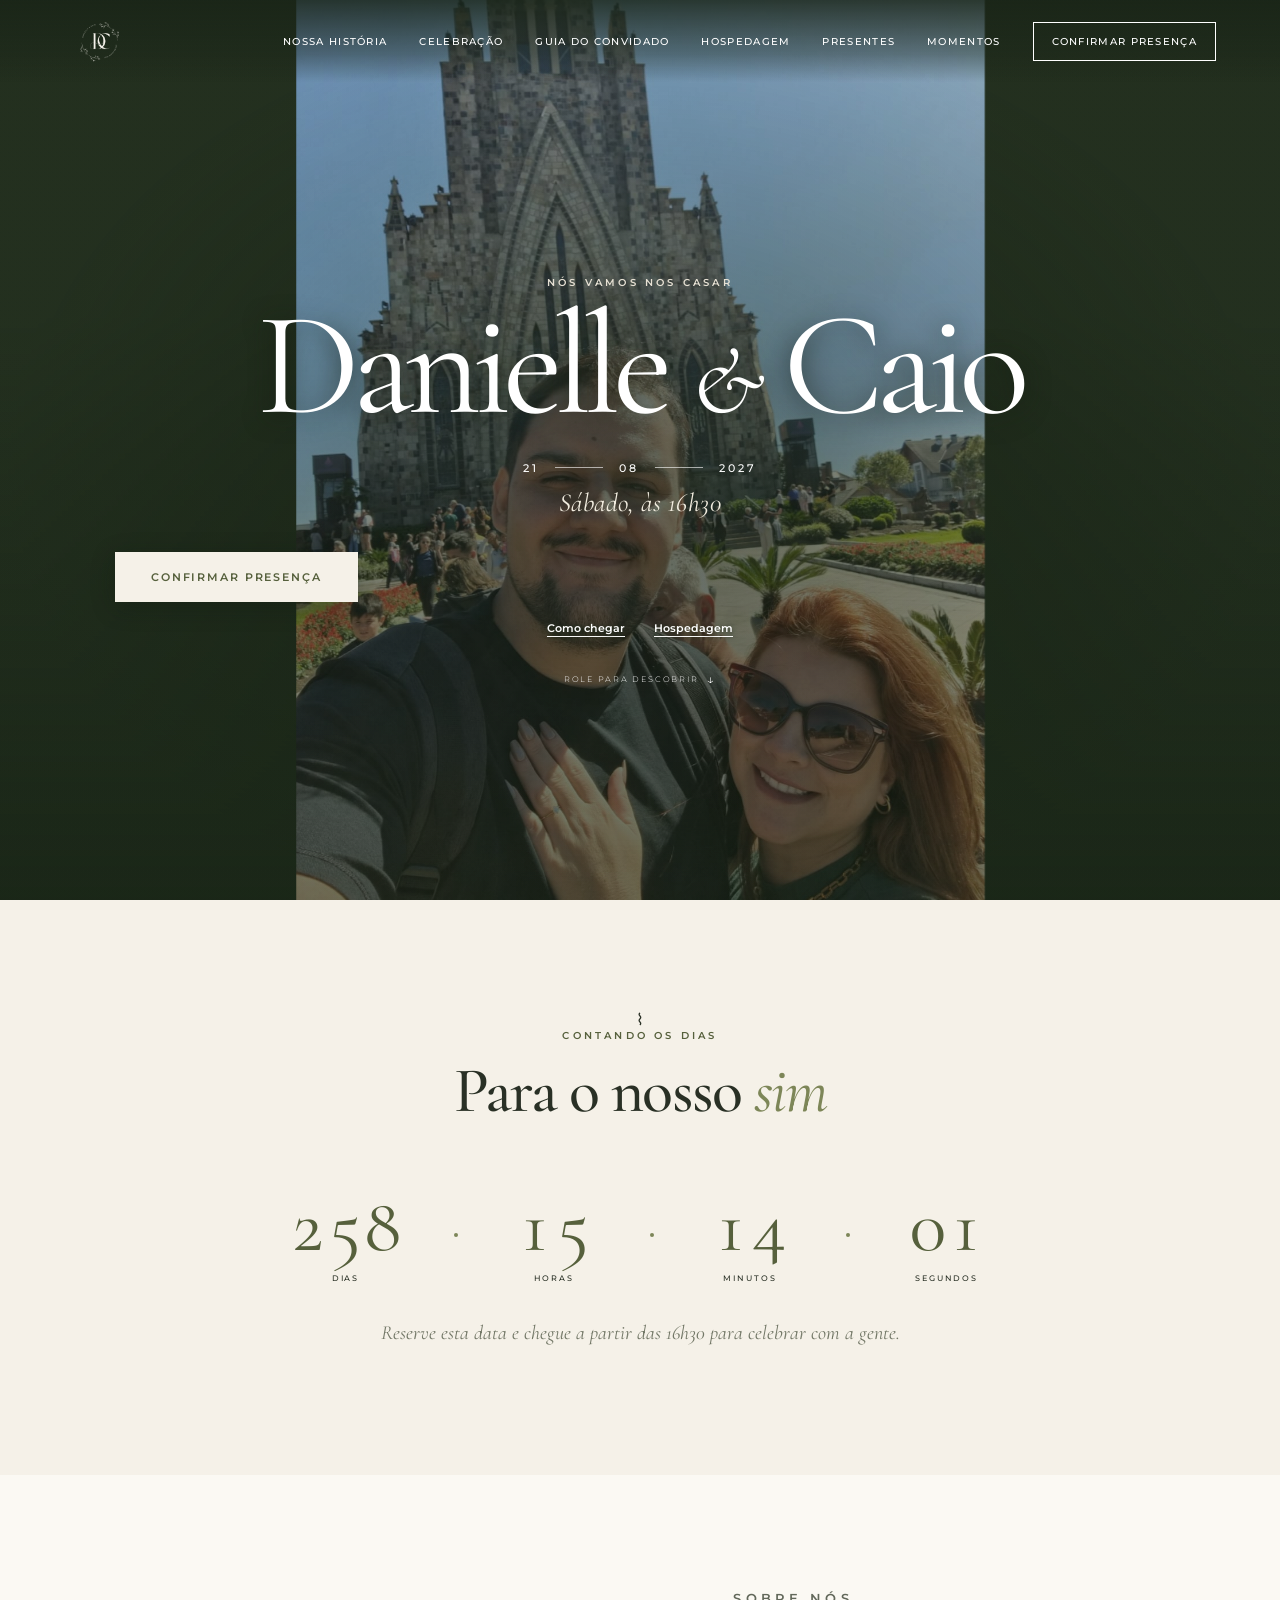
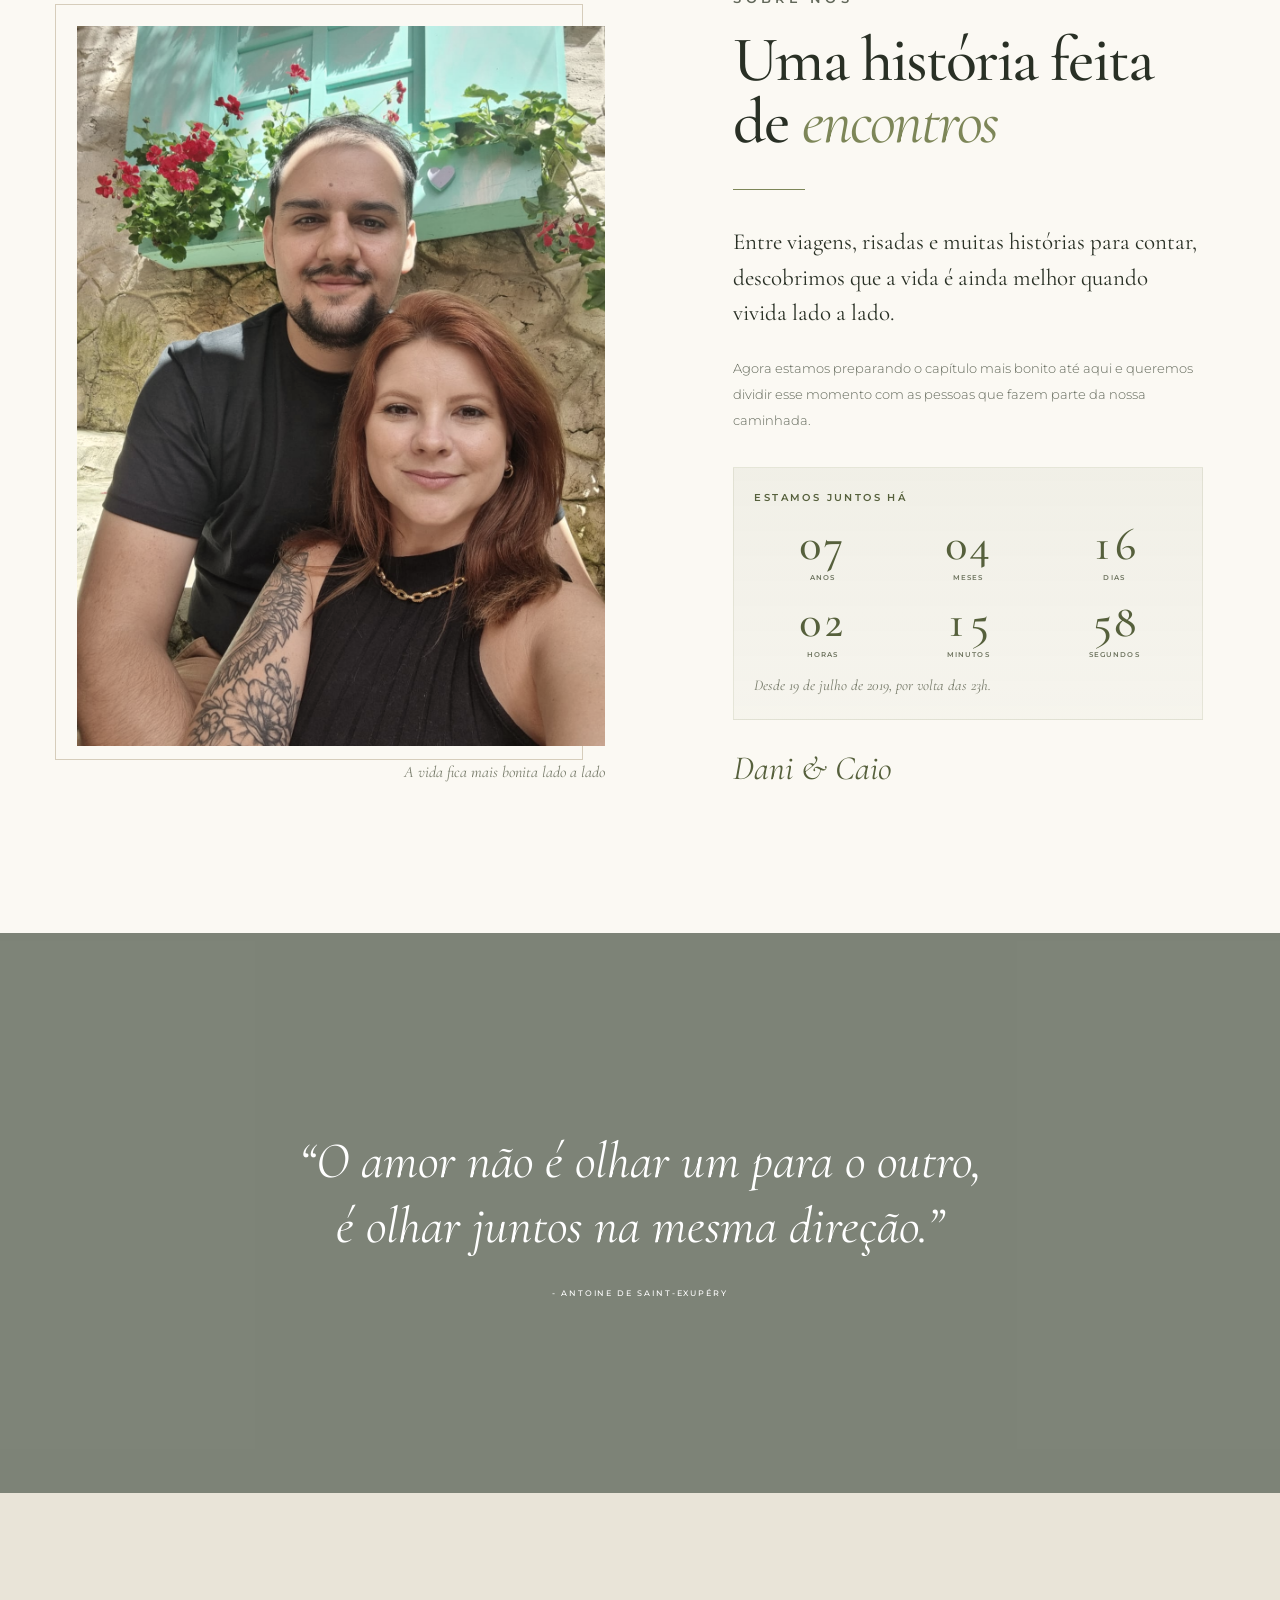
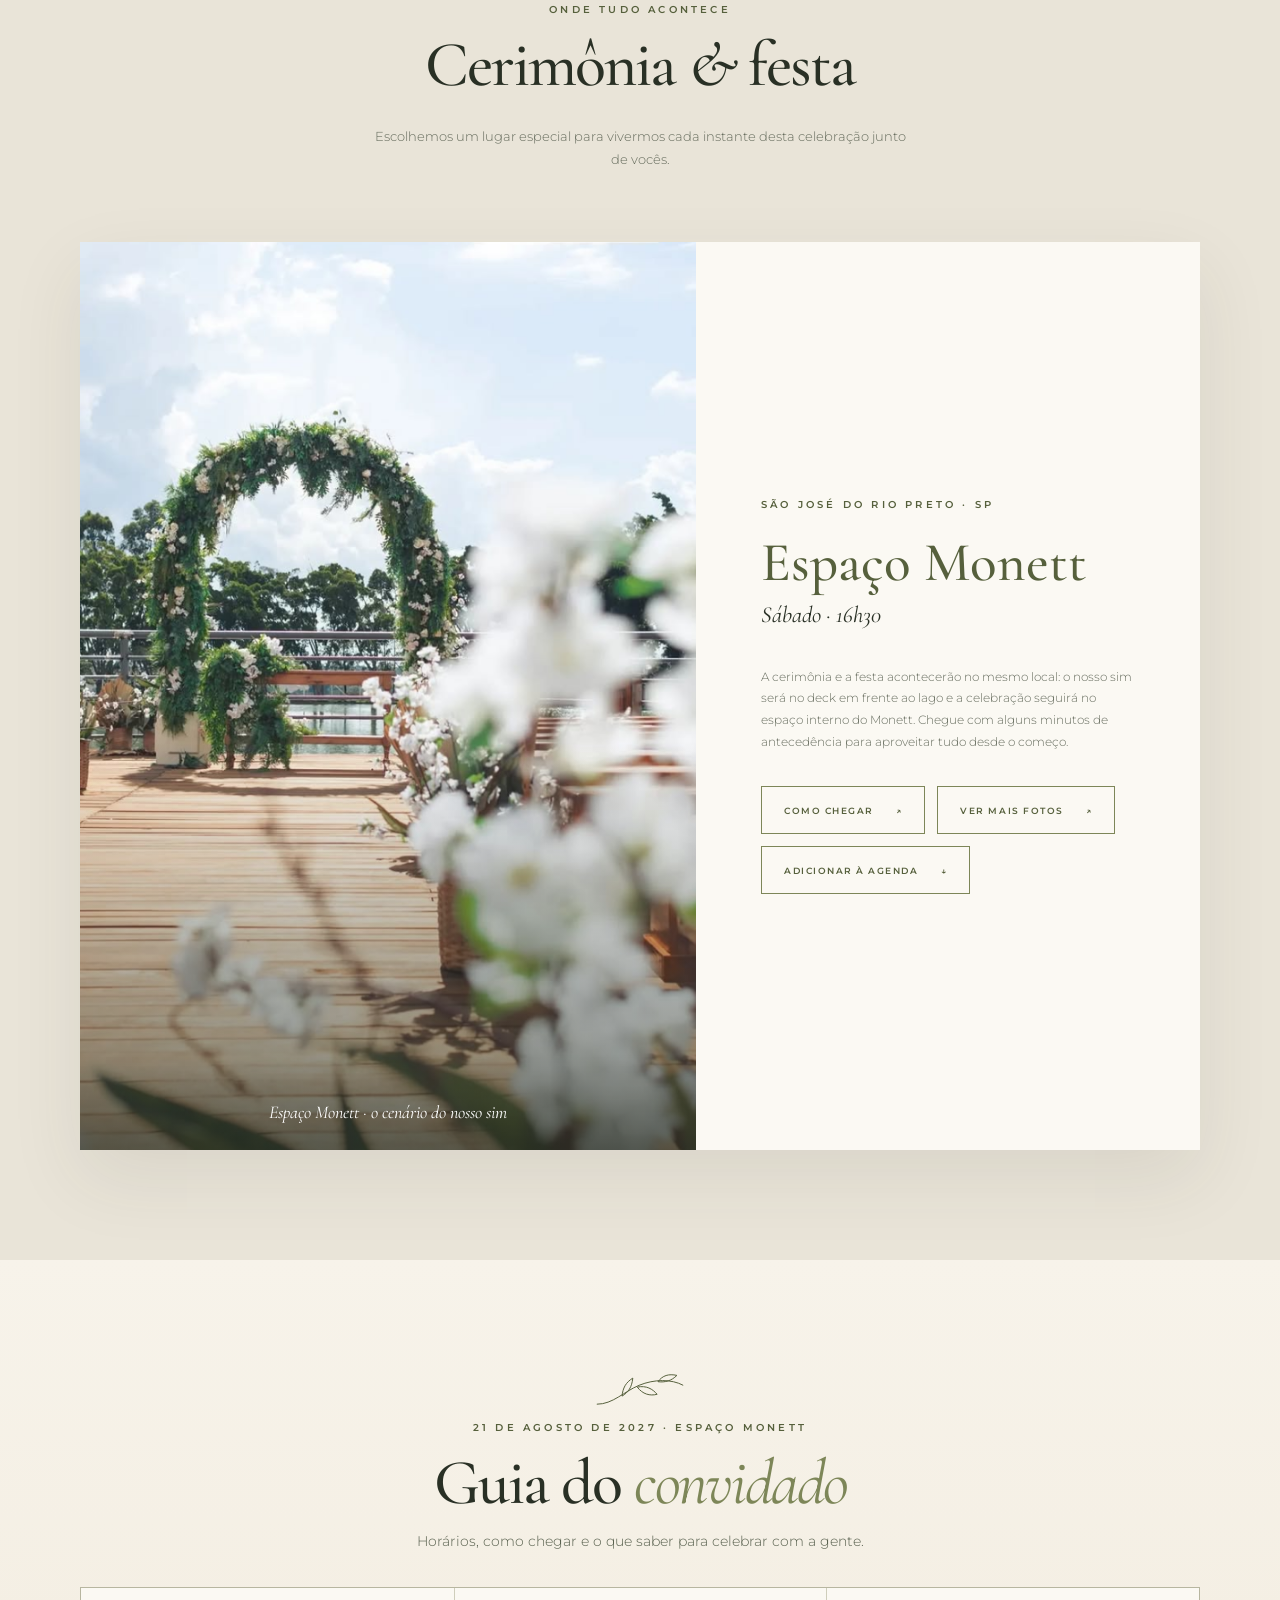
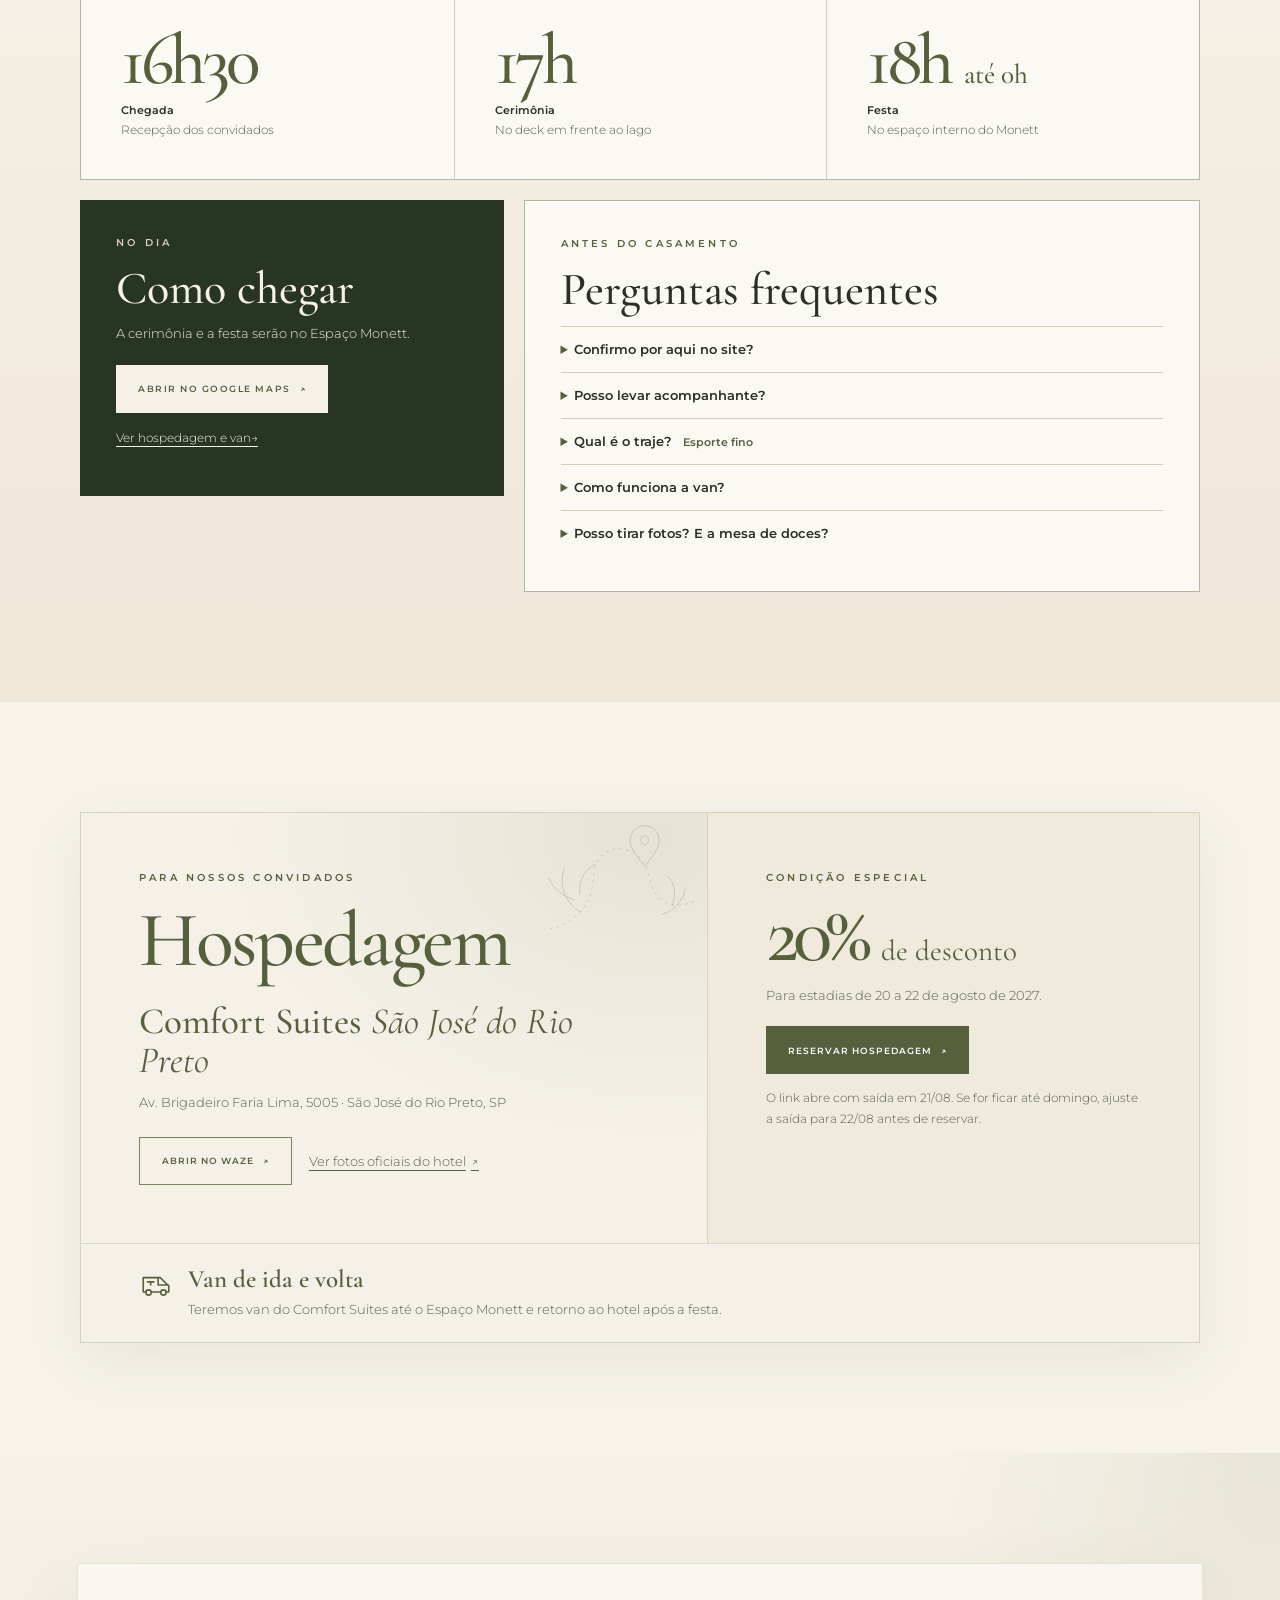
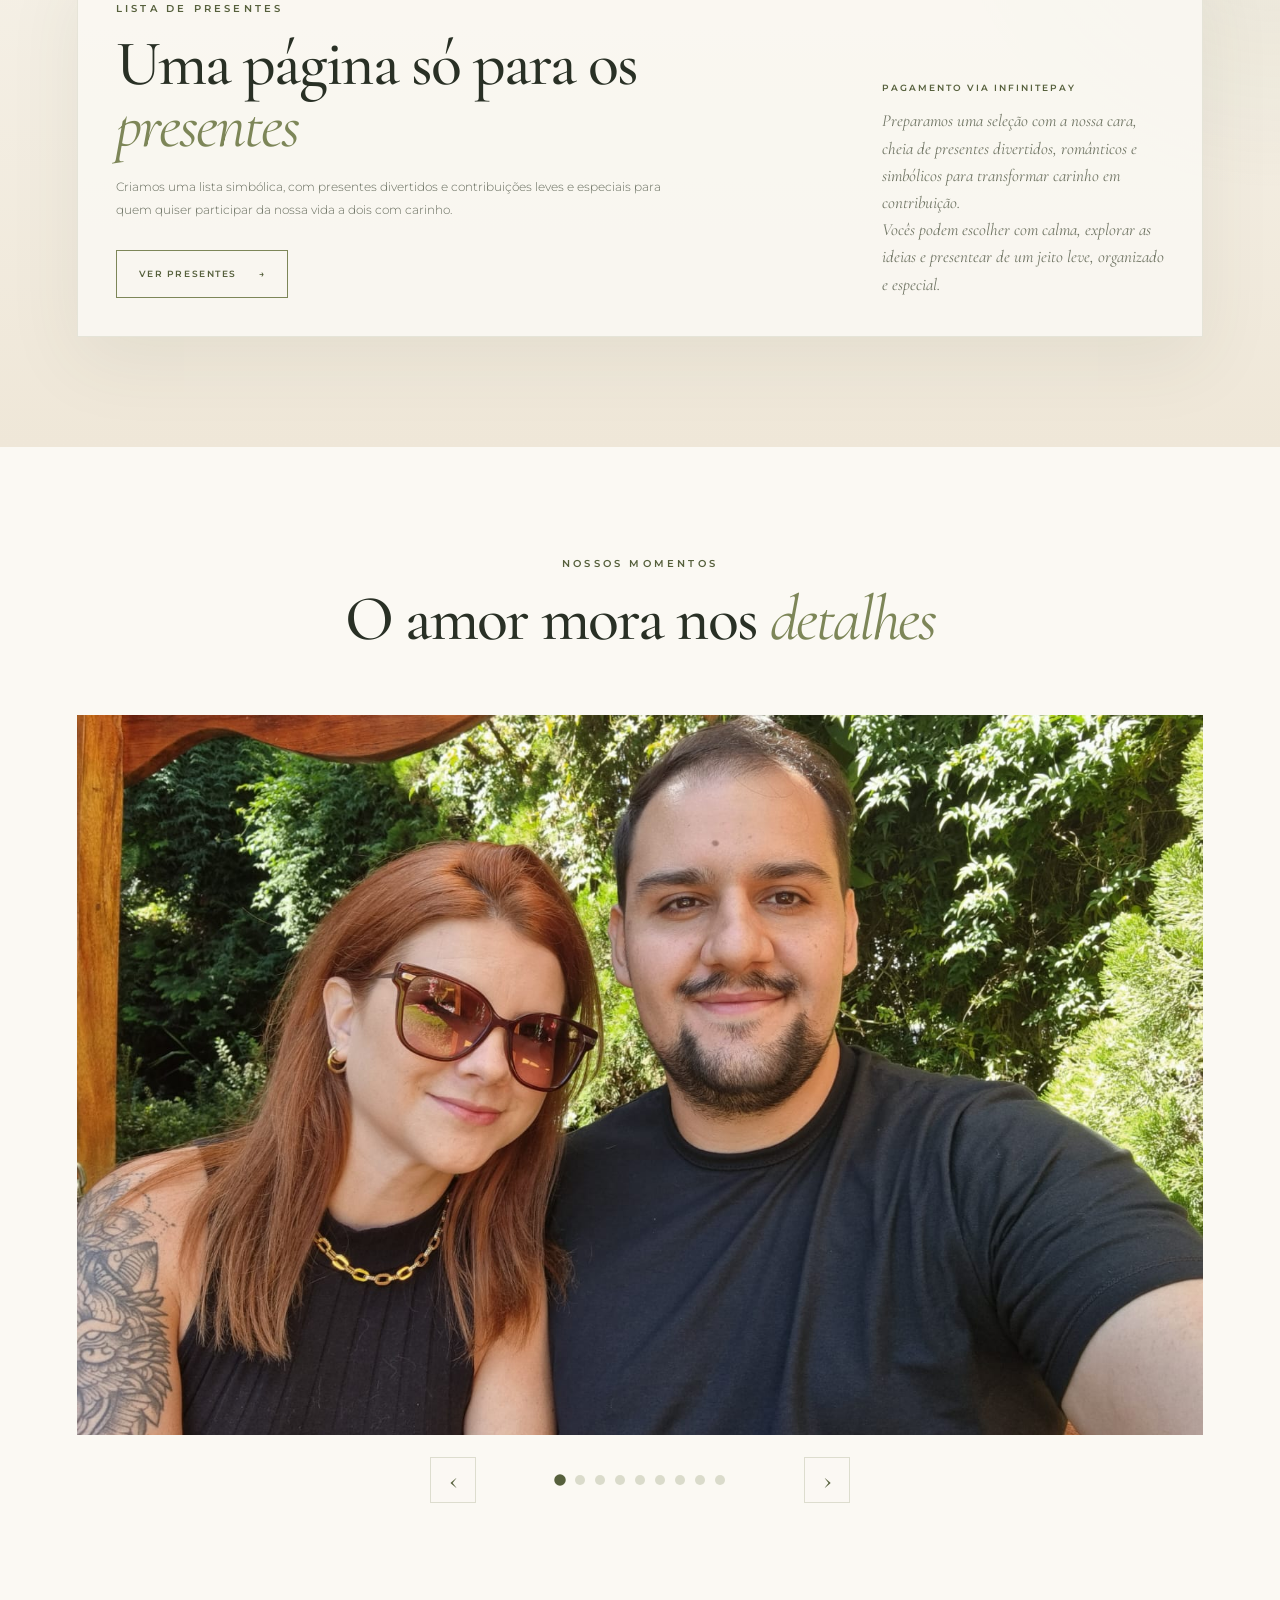
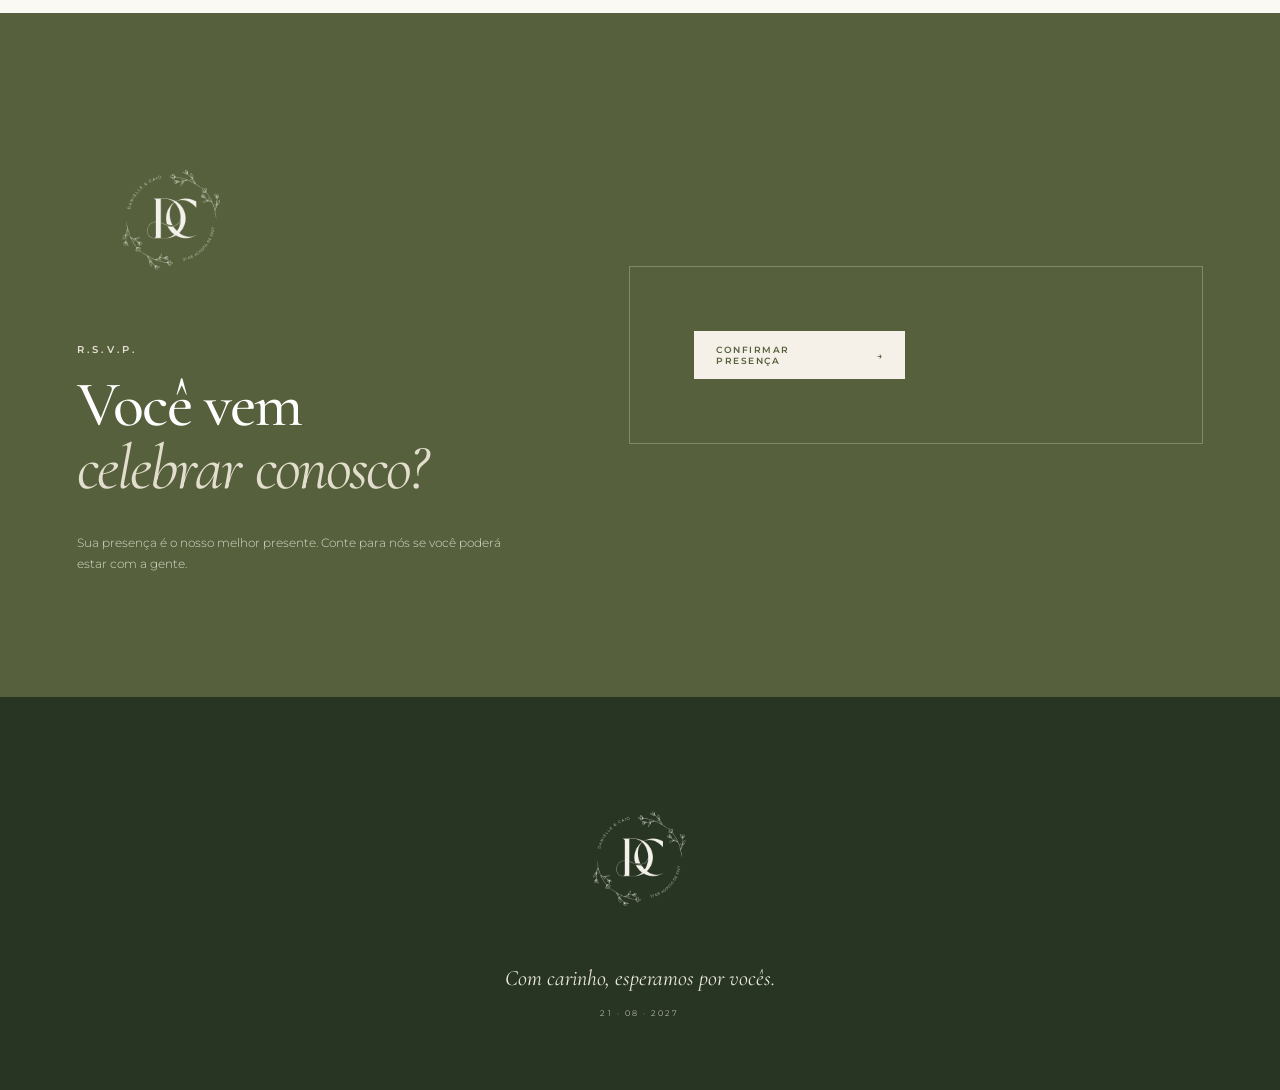
==== commit 7274b50e: "Permite alterar confirmação pelo link privado da resposta" ====
--- a/index.html
+++ b/index.html
@@ -19,7 +19,7 @@
     gtag('js', new Date());
     gtag('config', 'AW-686108061');
   </script>
-  <script src="script.js?v=20261120-rsvp-companion" defer></script>
+  <script src="script.js?v=20261121-rsvp-page" defer></script>
 </head>
 <body class="wedding-home">
   <header class="topbar" id="topbar">
@@ -37,7 +37,7 @@
       <a href="#hospedagem">Hospedagem</a>
       <a href="gifts.html">Presentes</a>
       <a href="#momentos">Momentos</a>
-      <a class="nav-rsvp" href="#rsvp">Confirmar presença</a>
+      <a class="nav-rsvp" href="/confirmar-presenca.html">Confirmar presença</a>
     </nav>
   </header>
 
@@ -53,7 +53,7 @@
         </div>
         <p class="hero-time">Sábado, às 16h30</p>
         <div class="hero-guest-actions" role="group" aria-label="Informações para convidados">
-          <a class="button cream hero-confirm" href="#rsvp">Confirmar presença</a>
+          <a class="button cream hero-confirm" href="/confirmar-presenca.html">Confirmar presença</a>
           <div class="hero-guest-secondary">
             <a href="#celebracao">Como chegar</a>
             <a href="#hospedagem">Hospedagem</a>
@@ -170,7 +170,7 @@
             <h3 id="guestGuideFaq">Perguntas frequentes</h3>
             <details>
               <summary>Confirmo por aqui no site?</summary>
-              <p>Sim. Use o <a href="#rsvp">formulário de presença</a> para informar se vai comparecer.</p>
+              <p>Sim. Use o <a href="/confirmar-presenca.html">formulário de presença</a> para informar se vai comparecer.</p>
             </details>
             <details>
               <summary>Posso levar acompanhante?</summary>
@@ -319,39 +319,11 @@
         <img src="assets/logo-light-transparent.png" alt="Monograma de Danielle e Caio" class="rsvp-logo">
         <p class="eyebrow light">R.S.V.P.</p>
         <h2>Você vem<br><em>celebrar conosco?</em></h2>
-        <p>Sua presença é o nosso melhor presente. Em breve informaremos a data-limite para confirmação.</p>
-      </div>
-      <form class="rsvp-form reveal" id="rsvpForm" method="post" action="/api/rsvp">
-        <div class="field full">
-          <label for="guestName">Nome completo</label>
-          <input id="guestName" name="guestName" type="text" placeholder="Digite como está no convite" required autocomplete="name" maxlength="120">
-        </div>
-        <fieldset class="field full">
-          <legend>Você poderá comparecer?</legend>
-          <label class="radio"><input type="radio" name="attendance" value="sim" required><span>Sim, estarei lá!</span></label>
-          <label class="radio"><input type="radio" name="attendance" value="nao"><span>Infelizmente não poderei ir</span></label>
-        </fieldset>
-        <div class="field full rsvp-companion" id="rsvpCompanion" hidden>
-          <div class="rsvp-companion-action">
-            <button class="button cream" type="button" id="rsvpCompanionToggle" aria-controls="rsvpCompanionFields" aria-expanded="false" aria-describedby="rsvpCompanionHint">+ Adicionar acompanhante</button>
-            <small id="rsvpCompanionHint">Se o seu convite inclui acompanhante.</small>
-          </div>
-          <div class="field rsvp-companion-fields" id="rsvpCompanionFields" hidden>
-            <label for="companionName">Nome completo do acompanhante</label>
-            <input id="companionName" name="companionName" type="text" placeholder="Digite o nome do acompanhante" autocomplete="section-acompanhante name" minlength="2" maxlength="120" disabled>
-          </div>
-        </div>
-        <div class="field">
-          <label for="diet">Restrição alimentar</label>
-          <input id="diet" name="diet" type="text" maxlength="200" placeholder="Se houver">
-        </div>
-        <div class="field full">
-          <label for="message">Deixe um recado para nós</label>
-          <textarea id="message" name="message" rows="3" maxlength="1000" placeholder="Vamos adorar ler"></textarea>
-        </div>
-        <button class="button cream" type="submit">Enviar resposta <span aria-hidden="true">→</span></button>
-        <p class="form-note" id="formNote" aria-live="polite"></p>
-      </form>
+        <p>Sua presença é o nosso melhor presente. Conte para nós se você poderá estar com a gente.</p>
+      </div>
+      <div class="rsvp-form reveal">
+        <a class="button cream" href="/confirmar-presenca.html">Confirmar presença <span aria-hidden="true">→</span></a>
+      </div>
     </section>
   </main>
 
